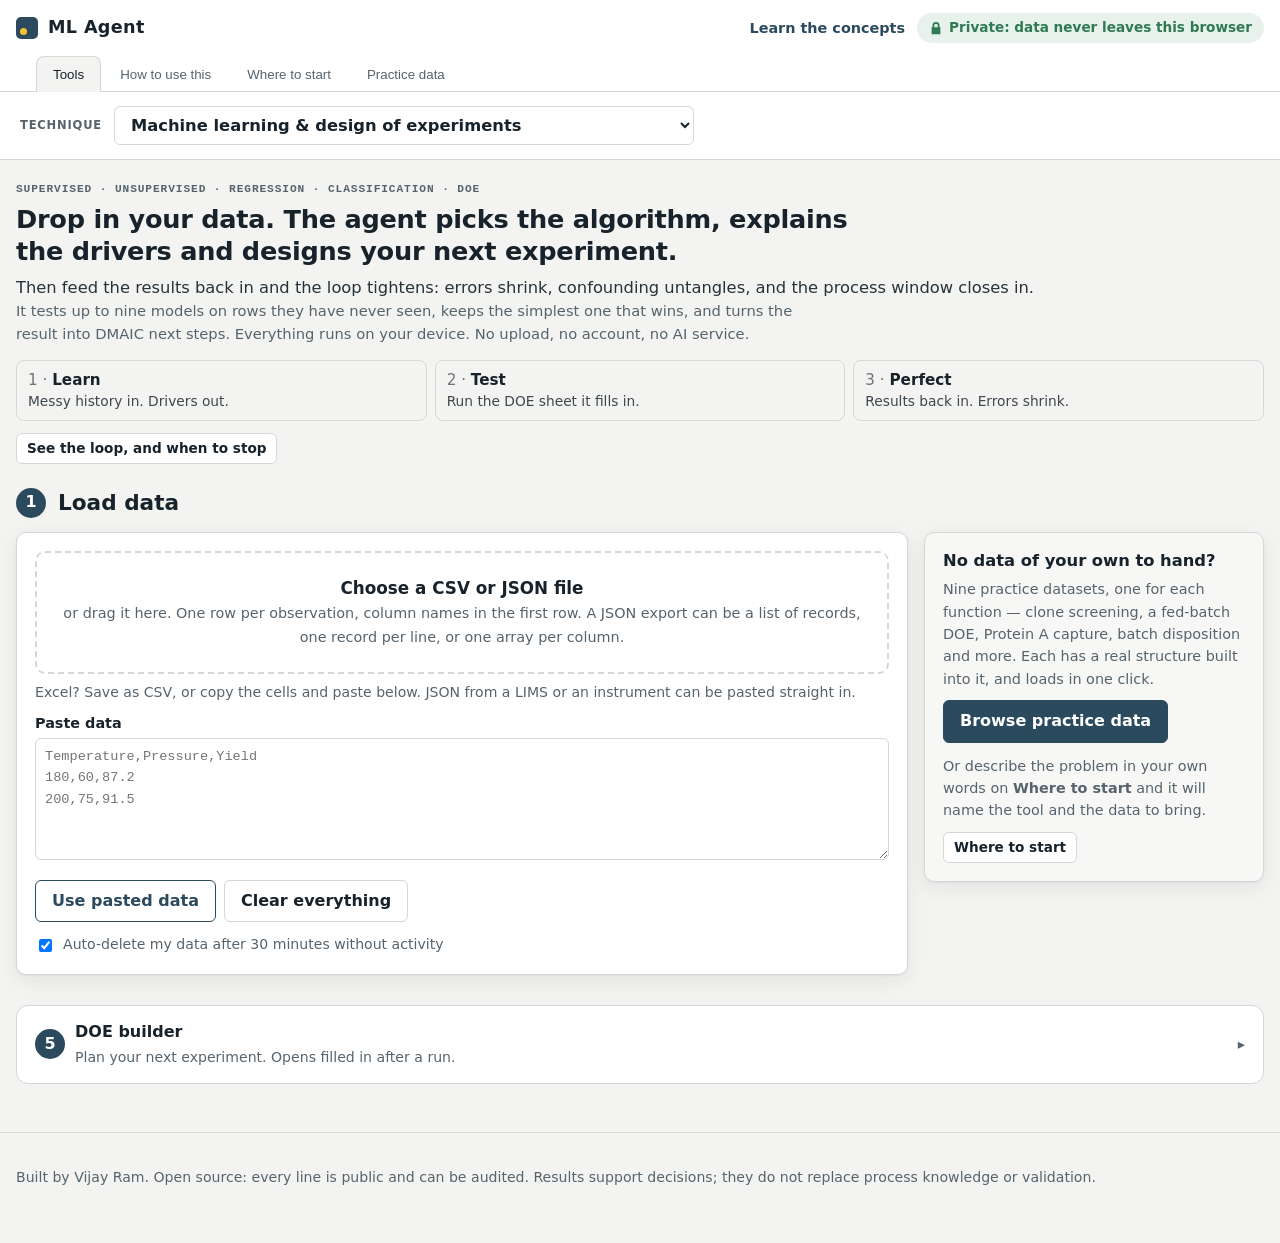
==== index.html @ 2dff5997 "A Six Sigma door in the technique list, and four failures that were silent Six Sigma mode was reacha" ====
<!doctype html>
<html lang="en">
<head>
<meta charset="utf-8">
<meta name="viewport" content="width=device-width,initial-scale=1,viewport-fit=cover">
<!-- Privacy lock. The browser enforces this policy: the page may load its own files, and
     nothing else. connect-src 'none' blocks fetch, XHR, WebSocket and beacons; img-src
     blocks image "pixels" to any server; form-action blocks form posts. worker-src 'self'
     lets the sequence optimizer run in a background thread from this site's own file, and
     a worker inherits this same policy. Your data has no way out of this tab. -->
<meta http-equiv="Content-Security-Policy" content="default-src 'none'; script-src 'self'; style-src 'self'; img-src data: blob:; font-src 'none'; connect-src 'none'; media-src 'none'; object-src 'none'; frame-src 'none'; worker-src 'self'; manifest-src 'none'; form-action 'none'; base-uri 'none'">
<meta name="referrer" content="no-referrer">
<meta name="description" content="A private, in-browser machine learning agent: drop in data and it picks the best algorithm, explains the drivers and designs your next experiment (DOE).">
<title>ML Agent</title>
<link rel="icon" href="data:image/svg+xml,%3Csvg xmlns='http://www.w3.org/2000/svg' viewBox='0 0 32 32'%3E%3Crect width='32' height='32' rx='6' fill='%232c4a5e'/%3E%3Ccircle cx='9' cy='22' r='3' fill='%23f2c230'/%3E%3Ccircle cx='16' cy='14' r='3' fill='%23fff'/%3E%3Ccircle cx='23' cy='9' r='3' fill='%23fff'/%3E%3C/svg%3E">
<link rel="stylesheet" href="style.css">
</head>
<body>
<a class="skip" href="#main">Skip to content</a>
<header class="top">
  <div class="wrap top-row">
    <a class="brand" href="./"><span class="logo" aria-hidden="true"></span>ML Agent</a>
    <nav class="top-nav">
      <a href="learn.html" target="_blank" rel="noopener noreferrer">Learn the concepts</a>
      <button class="btn danger small" id="delete-top" type="button" hidden>Delete my data</button>
    </nav>
    <a class="lock" href="#privacy" data-tab-link="privacy"><svg viewBox="0 0 16 16" aria-hidden="true"><path d="M4 7V5a4 4 0 1 1 8 0v2h1v8H3V7h1zm2 0h4V5a2 2 0 1 0-4 0v2z"/></svg>Private: data never leaves this browser</a>
  </div>
  <div class="wrap">
    <nav class="pages" role="tablist" aria-label="Sections">
      <button class="page-tab" id="page-btn-tools" type="button" role="tab" aria-selected="true" aria-controls="page-tools">Tools</button>
      <button class="page-tab" id="page-btn-how" type="button" role="tab" aria-selected="false" aria-controls="page-how">How to use this</button>
      <button class="page-tab" id="page-btn-apps" type="button" role="tab" aria-selected="false" aria-controls="page-apps">Where to start</button>
      <button class="page-tab" id="page-btn-data" type="button" role="tab" aria-selected="false" aria-controls="page-data">Practice data</button>
    </nav>
  </div>
</header>

<main id="main">

  <div class="page" id="page-tools">
  <div class="toolbar">
    <div class="wrap toolbar-row">
      <label for="tool">Technique</label>
      <select id="tool">
        <option value="analyze">Machine learning &amp; design of experiments</option>
        <option value="sigma" data-opens="analyze">&#9881; Process capability, control charts &amp; Taguchi (Six Sigma)</option>
        <option value="stability">Trends over time: shelf life (ICH Q1E) &amp; forecasting</option>
        <option value="golden">PCA &amp; multivariate SPC (golden batch)</option>
        <option value="equivalence">Equivalence &amp; non-inferiority testing (TOST)</option>
        <option value="variance">Variance components, Gage R&amp;R &amp; grouped-data charts</option>
        <option value="limits">Tolerance intervals, power &amp; sample size</option>
        <option value="plasmid">Plasmid &amp; vector selection sandbox</option>
        <option value="sequence">Genetic algorithms &amp; multi-objective optimization</option>
        <option value="privacy">Privacy &amp; data handling</option>
      </select>
      <p class="tool-desc" id="tool-desc" aria-live="polite"></p>
    </div>
  </div>


  <div class="tabpanel" id="tab-analyze" role="tabpanel" aria-labelledby="tab-btn-analyze">
  <section class="hero">
    <div class="wrap">
      <p class="eyebrow">Supervised · unsupervised · regression · classification · DOE</p>
      <h1>Drop in your data. The agent picks the algorithm, explains the drivers and designs your next experiment.</h1>
      <p class="sub-head-hero">Then feed the results back in and the loop tightens: errors shrink, confounding untangles, and the process window closes in.</p>
      <p class="lede">It tests up to nine models on rows they have never seen, keeps the simplest one that wins, and turns the result into DMAIC next steps. Everything runs on your device. No upload, no account, no AI service.</p>
      <ol class="pillars">
        <li><b>Learn</b><span>Messy history in. Drivers out.</span></li>
        <li><b>Test</b><span>Run the DOE sheet it fills in.</span></li>
        <li><b>Perfect</b><span>Results back in. Errors shrink.</span></li>
      </ol>
      <p class="hint hero-how"><button class="btn ghost small" id="hero-how" type="button">See the loop, and when to stop</button></p>
    </div>
  </section>

  <section class="wrap step" id="load">
    <div class="step-head"><span class="num">1</span><h2>Load data</h2></div>
    <div class="load-grid">
      <div class="card">
        <label class="drop" id="drop">
          <input type="file" id="file" accept=".csv,.tsv,.txt,.json,.ndjson,text/csv,text/plain,application/json">
          <b>Choose a CSV or JSON file</b>
          <span>or drag it here. One row per observation, column names in the first row. A JSON export can be a list of records, one record per line, or one array per column.</span>
        </label>
        <p class="hint">Excel? Save as CSV, or copy the cells and paste below. JSON from a LIMS or an instrument can be pasted straight in.</p>
        <label class="field-label" for="paste">Paste data</label>
        <textarea id="paste" rows="5" spellcheck="false" autocomplete="off" placeholder="Temperature,Pressure,Yield&#10;180,60,87.2&#10;200,75,91.5"></textarea>
        <div class="row-actions">
          <button class="btn" id="use-paste" type="button">Use pasted data</button>
          <button class="btn ghost" id="clear" type="button">Clear everything</button>
        </div>
        <label class="check auto-del"><input type="checkbox" id="auto-delete" checked> Auto-delete my data after 30 minutes without activity</label>
      </div>
      <aside class="card start-card" id="start-card">
        <h3>No data of your own to hand?</h3>
        <p>Nine practice datasets, one for each function &mdash; clone screening, a fed-batch DOE, Protein A capture, batch disposition and more. Each has a real structure built into it, and loads in one click.</p>
        <div class="row-actions"><button class="btn primary" id="go-practice" type="button">Browse practice data</button></div>
        <p class="hint">Or describe the problem in your own words on <b>Where to start</b> and it will name the tool and the data to bring.</p>
        <div class="row-actions"><button class="btn ghost small" id="go-start" type="button">Where to start</button></div>
      </aside>
    </div>
    <p class="error" id="load-error" role="alert" hidden></p>
    <p class="deleted" id="deleted-note" role="status" hidden></p>
  </section>

  <section class="wrap step" id="setup" hidden>
    <div class="step-head"><span class="num">2</span><h2>Check the data and choose the goal</h2></div>
    <div class="card">
      <p id="data-summary" class="summary"></p>
      <div id="data-preview"></div>
      <details class="merge" id="merge">
        <summary>Join a second file on a shared ID (for example a process log and a QC report)</summary>
        <div class="merge-body">
          <label class="drop small" id="drop2"><input type="file" id="file2" accept=".csv,.tsv,.txt,.json,.ndjson,text/csv,text/plain,application/json"><b>Choose the second file</b><span>Its rows are matched to this file on a key column such as BatchID or LotNumber. Repeated rows per key (replicate lanes) are averaged.</span></label>
          <div id="merge-config" hidden>
            <div class="controls">
              <label>Key in <span id="m-left-name">file 1</span> <select id="m-left"></select></label>
              <label>Key in <span id="m-right-name">file 2</span> <select id="m-right"></select></label>
              <label>Keep <select id="m-how"><option value="inner">Only IDs found in both files</option><option value="left">Every row of the first file</option></select></label>
            </div>
            <p class="hint" id="m-preview"></p>
            <div class="row-actions"><button class="btn primary" type="button" id="m-join">Join the files</button></div>
          </div>
          <p class="merge-done" id="m-result" hidden></p>
        </div>
      </details>
      <div class="controls">
        <label>What do you want to predict?
          <select id="target"></select>
        </label>
        <label>Problem type
          <select id="task">
            <option value="auto">Let the agent decide</option>
            <option value="regression">Regression (predict a number)</option>
            <option value="classification">Classification (predict a category)</option>
          </select>
        </label>
        <label>Which result is better?
          <select id="goal"></select>
        </label>
      </div>
      <p class="hint" id="target-hint"></p>
      <fieldset class="mode">
        <legend>Analysis mode</legend>
        <label class="mode-opt"><input type="radio" name="mode" value="ml" checked><span><b>Standard ML</b><small>Models, drivers, action plan and DOE</small></span></label>
        <label class="mode-opt"><input type="radio" name="mode" value="sigma"><span><b>⚙ Six Sigma &amp; process control</b><small>Adds capability, control chart, box plots and Taguchi</small></span></label>
      </fieldset>
      <div class="spc-panel" id="spc-panel" hidden>
        <p class="spc-intro" id="spc-intro">Does this result have specification limits? All optional: leave them blank and you still get the control chart, box plots and robustness analysis.</p>
        <div class="controls" id="spc-fields">
          <label>Lower spec limit (LSL) <input type="number" id="lsl" step="any" inputmode="decimal"></label>
          <label>Upper spec limit (USL) <input type="number" id="usl" step="any" inputmode="decimal"></label>
          <label>Target value <input type="number" id="spec-target" step="any" inputmode="decimal"></label>
          <label class="check"><input type="checkbox" id="time-ordered" checked> Rows are in time order</label>
          <label>Units inspected per row <select id="count-units"><option value="">&mdash; not counted data &mdash;</option></select></label>
        </div>
        <p class="hint" id="count-hint">If the result is a count &mdash; particles, rejects, deviations &mdash; it goes on a count chart rather than the measurement chart, because a count&rsquo;s spread is fixed by its own mean. Naming the column that says how many units were looked at turns it into a chart whose limits move with that number.</p>
        <p class="error" id="spc-error" role="alert" hidden></p>
      </div>
      <details class="multi" id="multi">
        <summary>Optimize several results together (desirability)</summary>
        <div class="multi-body">
          <p class="hint" id="multi-intro">Balance competing results, such as higher purity and titer with lower HMW. For each one, say what is acceptable. <b>Maximize:</b> at or below Low is unacceptable, at or above High is fully met. <b>Minimize:</b> at or below Low is fully met, at or above High is unacceptable. <b>Hit a target:</b> outside Low to High is unacceptable, exactly on target is best. Importance weights the trade-off.</p>
          <div class="table-scroll"><table class="multi-table" id="multi-table"></table></div>
          <label class="multi-add">Add another numeric result <select id="multi-add"></select></label>
        </div>
      </details>
      <div class="table-scroll">
        <table class="profile" id="profile"></table>
      </div>
      <details class="preview">
        <summary>Preview the first rows</summary>
        <div class="table-scroll"><table id="preview"></table></div>
      </details>
      <div class="row-actions">
        <button class="btn primary" id="run" type="button">Run the agent</button>
      </div>
    </div>
    <div class="card progress-card" id="progress" hidden aria-live="polite">
      <div class="progress-row"><progress id="progress-bar" max="100" value="0"></progress><span id="progress-text"></span></div>
      <ol class="agent-log" id="agent-log"></ol>
      <div class="nn-live" id="nn-live" hidden><h4>Neural network learning, live</h4><div id="nn-live-chart"></div></div>
    </div>
    <p class="error" id="run-error" role="alert" hidden></p>
  </section>

  <section class="wrap step" id="results" hidden>
    <div class="step-head"><span class="num">3</span><h2>Results</h2></div>
    <div class="tiles" id="tiles"></div>
    <div class="card plan" id="plan"></div>
    <div class="card sim" id="sim" hidden></div>
    <div class="card">
      <h3>What the agent found</h3>
      <ul class="insights" id="insights"></ul>
    </div>
    <div id="result-blocks"></div>
  </section>

  <section class="wrap step" id="campaign" hidden>
    <div class="step-head"><span class="num">6</span><h2>Iterate: run the design, feed the results back</h2></div>
    <div class="card">
      <p class="summary">The loop this tool is built for: passive data gives a baseline, the baseline suggests a design, the design is run, and the results come back here. Each round is stacked onto the last and the model refitted, so you can see whether it is actually getting better &mdash; and stop when it is good enough rather than when the budget runs out.</p>
      <div class="controls">
        <label>Target interval (&plusmn;, in the units of the result) <input type="number" step="any" id="cm-t-half" placeholder="e.g. 0.5"></label>
        <label>Target RMSE <input type="number" step="any" id="cm-t-rmse" placeholder="optional"></label>
        <label>Target R&sup2; <input type="number" step="any" id="cm-t-r2" placeholder="optional"></label>
      </div>
      <label class="drop small" id="cm-drop"><input type="file" id="cm-file" accept=".csv,.tsv,.txt,.json,.ndjson,.xlsx"><b>Add this round&rsquo;s results</b><span>The run sheet with the measured column filled in. Columns are matched by name, so their order does not matter and an extra column is kept rather than dropped.</span></label>
      <p class="error" id="cm-error" role="alert" hidden></p>
      <div id="cm-out"></div>
    </div>
  </section>

  <section class="wrap step" id="next" hidden>
    <div class="step-head"><span class="num">4</span><h2>Next steps</h2></div>
    <ol class="dmaic" id="next-steps"></ol>
    <div class="row-actions">
      <button class="btn primary" id="save-pdf" type="button">Save as PDF</button>
      <button class="btn" id="print" type="button">Print</button>
      <button class="btn" id="save-excel" type="button">Download Excel (.xlsx)</button>
      <button class="btn" id="save-audit" type="button">Download audit package (.zip)</button>
      <button class="btn ghost" id="download-report" type="button">Download as web page (.html)</button>
      <button class="btn danger" id="delete-bottom" type="button">Finish and delete my data</button>
    </div>
    <p class="hint">Deleting removes your data and every result from this page. Nothing was ever saved or sent anywhere. A report you download is your own file; delete it when you no longer need it.</p>
  </section>

  <section class="wrap step" id="doe">
    <details class="doe-wrap" id="doe-wrap">
      <summary><span class="num">5</span><span><b>DOE builder</b><span class="hint">Plan your next experiment. Opens filled in after a run.</span></span></summary>
    <div class="card">
      <p id="doe-intro" class="summary">Plan a designed experiment from scratch, or let the agent pre-fill it after a run. Set each factor's low and high level; words (like Supplier A / Supplier B) make a categorical factor.</p>
      <div class="table-scroll">
        <table class="factors" id="factors"></table>
      </div>
      <div class="row-actions"><button class="btn ghost" id="add-factor" type="button">Add factor</button></div>
      <div class="controls">
        <label>Design
          <select id="design-type"></select>
        </label>
        <label>Center points
          <input id="centers" type="number" min="0" max="10" value="3">
        </label>
        <label>Replicates
          <input id="reps" type="number" min="1" max="5" value="1">
        </label>
        <label>Response name
          <input id="response-name" type="text" value="Response">
        </label>
        <label id="total-wrap" hidden>Batch total (what the components add up to)
          <input id="mix-total" type="text" inputmode="decimal" value="100">
        </label>
        <label id="degree-wrap" hidden>Lattice fineness
          <select id="mix-degree">
            <option value="2">Coarse (2 steps per component)</option>
            <option value="3" selected>Medium (3 steps)</option>
            <option value="4">Fine (4 steps)</option>
          </select>
        </label>
        <label class="check"><input id="randomize" type="checkbox" checked> Randomize run order</label>
      </div>
      <p class="hint" id="design-purpose"></p>
      <div class="row-actions"><button class="btn primary" id="generate" type="button">Generate run sheet</button></div>
      <p class="error" id="doe-error" role="alert" hidden></p>
      <div id="design-out"></div>
      <div id="mix-analyse" hidden>
        <h4>Analyse a finished mixture experiment</h4>
        <p class="hint">A mixture cannot be analysed with the usual factorial arithmetic: because the components always add to the same total, there is no intercept to estimate and the ordinary model is singular. Paste the completed run sheet here and it will be fitted with a Scheff&eacute; blending model instead. <a class="learn-link" href="learn.html#mixture-designs" target="_blank" rel="noopener noreferrer">Learn how this works &#8599;</a></p>
        <label class="full" for="mix-data">Completed run sheet (components and the measured response)</label>
        <textarea id="mix-data" rows="5" spellcheck="false" placeholder="Buffer,Sugar,Surfactant,Water,Stability&#10;60,30,0,10,88.2"></textarea>
        <div class="row-actions">
          <button class="btn primary" id="mix-fit" type="button">Fit the blending model</button>
          <button class="btn ghost small" id="mix-example" type="button">Load a worked example</button>
        </div>
        <p class="error" id="mix-error" role="alert" hidden></p>
        <div id="mix-out"></div>
      </div>
    </div>
    </details>
  </section>
  </div>

  <div class="tabpanel" id="tab-stability" role="tabpanel" aria-labelledby="tab-btn-stability" hidden>
  <section class="hero">
    <div class="wrap">
      <p class="eyebrow">ICH Q1E &middot; stability &middot; shelf life</p>
      <h1>How long does it stay in specification?</h1>
      <p class="lede">Paste your stability study and it fits the trend, tests whether the batches may be pooled, and reads the shelf life off the point where the 95% confidence limit meets your specification &mdash; the way ICH Q1E asks for it. Everything runs on your device.</p>
    </div>
  </section>

  <section class="wrap step" id="stab">
    <div class="step-head"><h2>Stability data</h2></div>
    <div class="card">
      <p class="summary">One row per measurement: a batch, a time point in months, and the result. Paste it, drop a CSV on it, or try the example. <a class="learn-link" href="learn.html#shelf-life" target="_blank" rel="noopener noreferrer">Learn how this works &#8599;</a></p>
      <div class="row-actions">
        <label class="field">What are you working out
          <select id="stab-mode">
            <option value="shelf" selected>Shelf life from a stability study (ICH Q1E)</option>
            <option value="forecast">Forecast a trend forward, and backtest it</option>
            <option value="reliability">Equipment life: does preventive replacement help?</option>
            <option value="changepoint">Did the process change regime, and when?</option>
          </select>
        </label>
        <button class="btn ghost small" id="stab-sample" type="button">Load an example study</button>
        <button class="btn ghost small" id="stab-sample2" type="button">Example: batches that differ</button>
        <button class="btn ghost small" id="stab-sample3" type="button" hidden>Example: seals that wear out</button>
        <button class="btn ghost small" id="stab-sample4" type="button" hidden>Example: failures that look like wear-out but are not</button>
        <button class="btn ghost small" id="stab-sample5" type="button" hidden>Example: a line change part way through</button>
        <button class="btn ghost small" id="stab-sample6" type="button" hidden>Example: a series that only wanders</button>
        <button class="btn ghost small" id="stab-clear" type="button">Clear</button>
      </div>
      <label class="full" for="stab-data">Stability data (CSV or tab separated with a header row, or JSON)</label>
      <textarea id="stab-data" rows="6" spellcheck="false" placeholder="BatchID,Month,Purity_Pct&#10;B-001,0,99.4&#10;B-001,3,99.1&#10;B-001,6,98.7"></textarea>
      <input type="file" id="stab-file" accept=".csv,.tsv,.txt,.json,.ndjson" class="file-input">
      <p class="hint" id="stab-read" aria-live="polite"></p>
      <div class="controls" id="stab-fc" hidden>
        <label>Series column <select id="fc-series"></select></label>
        <label>Cycle length, if the series repeats (optional) <input id="fc-period" type="number" min="2" step="1" placeholder="e.g. 12 for monthly"></label>
        <label>How many periods ahead <input id="fc-horizon" type="number" min="1" step="1" value="3"></label>
        <button class="btn primary" id="fc-run" type="button">Backtest and forecast</button>
      </div>
      <div class="controls" id="stab-cp" hidden>
        <label>Series column, in time order <select id="cp-series"></select></label>
        <label>Shortest regime worth finding <input id="cp-min" type="number" min="3" step="1" placeholder="auto: a tenth of the record"></label>
        <button class="btn primary" id="cp-run" type="button">Find the changepoints</button>
      </div>
      <div class="controls" id="stab-rel" hidden>
        <label>Time in service, or time to failure <select id="rel-time"></select></label>
        <label>Still running at the end of the record? <select id="rel-cens"></select></label>
        <label>Which value means still running <select id="rel-cens-value"></select></label>
        <button class="btn primary" id="rel-run" type="button">Fit the life distribution</button>
      </div>
      <div class="controls" id="stab-map" hidden>
        <label>Time column (months)
          <select id="stab-time"></select>
        </label>
        <label>Batch column
          <select id="stab-batch"></select>
        </label>
        <label>Result column
          <select id="stab-y"></select>
        </label>
        <label>Storage condition (optional)
          <select id="stab-cond"></select>
        </label>
        <label>Only this condition
          <select id="stab-cond-value"></select>
        </label>
      </div>
      <div id="stab-settings" hidden>
      <div class="controls">
        <label>What the attribute does
          <select id="stab-dir">
            <option value="auto">Decide from the data</option>
            <option value="decreasing">Falls over time (watch the lower limit)</option>
            <option value="increasing">Rises over time (watch the upper limit)</option>
            <option value="both">Could go either way (watch both)</option>
          </select>
        </label>
        <label id="stab-lsl-wrap">Lower specification limit
          <input id="stab-lsl" type="number" step="any" placeholder="e.g. 95">
        </label>
        <label id="stab-usl-wrap">Upper specification limit
          <input id="stab-usl" type="number" step="any" placeholder="e.g. 5">
        </label>
        <label>Pooling test level
          <select id="stab-alpha">
            <option value="0.25" selected>0.25 (ICH Q1E)</option>
            <option value="0.10">0.10</option>
            <option value="0.05">0.05</option>
          </select>
        </label>
      </div>
      <div class="row-actions">
        <button class="btn primary" id="stab-run" type="button">Estimate the shelf life</button>
      </div>
      </div>
      <p class="error" id="stab-error" role="alert" hidden></p>
      <div id="stab-out"></div>
    </div>
  </section>
  </div>

  <div class="tabpanel" id="tab-golden" role="tabpanel" aria-labelledby="tab-btn-golden" hidden>
  <section class="hero">
    <div class="wrap">
      <p class="eyebrow">PCA &middot; Hotelling's T&sup2; &middot; Q residuals</p>
      <h1>Is this batch following the path the good ones took?</h1>
      <p class="lede">Thirty sensors means thirty charts, and a batch can sit inside every one of them and still be going wrong. This learns the path your good batches follow, watches a new one against it, and names the sensor to blame &mdash; in hours, rather than in the deviation report.</p>
    </div>
  </section>

  <section class="wrap step" id="golden">
    <div class="step-head"><h2>Batch time-series data</h2></div>
    <div class="card">
      <p class="summary">One row per reading: which batch, how far into the batch it was, and the sensor values at that moment. <a class="learn-link" href="learn.html#golden-batch" target="_blank" rel="noopener noreferrer">Learn how this works &#8599;</a></p>
      <div class="row-actions">
        <button class="btn ghost small" id="gb-sample" type="button">Load an example campaign</button>
        <button class="btn ghost small" id="gb-clear" type="button">Clear</button>
      </div>
      <details class="shape" id="gb-shape">
        <summary>What the data should look like</summary>
        <div class="shape-body">
          <p class="hint">A long table, not a wide one: each row is one timestamp from one batch. Most historians export this shape directly.</p>
          <div class="table-scroll"><table class="shape-table"><thead><tr><th>BatchID</th><th>Hours</th><th>Temp_C</th><th>DO_Pct</th><th>pH</th><th>Feed_mL_h</th></tr></thead>
            <tbody>
              <tr><td>B-2401</td><td>0</td><td>37.0</td><td>55.2</td><td>7.05</td><td>2.0</td></tr>
              <tr><td>B-2401</td><td>6</td><td>37.0</td><td>54.1</td><td>7.04</td><td>2.2</td></tr>
              <tr><td>B-2401</td><td>12</td><td>36.9</td><td>53.4</td><td>7.04</td><td>2.4</td></tr>
              <tr class="dim"><td colspan="6">&hellip; to the end of that batch, then the next BatchID</td></tr>
            </tbody></table></div>
          <p class="hint">Readings need not line up between batches: different intervals and different batch lengths are handled. Three batches is the bare minimum; ten or more makes the envelope mean something.</p>
        </div>
      </details>
      <label class="full" for="gb-data">Readings (CSV or tab separated with a header row, or JSON)</label>
      <textarea id="gb-data" rows="6" spellcheck="false" placeholder="BatchID,Hours,Temp_C,DO_Pct,pH&#10;B-2401,0,37.0,55.2,7.05&#10;B-2401,6,37.0,54.1,7.04"></textarea>
      <input type="file" id="gb-file" accept=".csv,.tsv,.txt,.json,.ndjson" class="file-input">
      <p class="hint" id="gb-read" aria-live="polite"></p>
      <div id="gb-settings" hidden>
        <div class="controls">
          <label>Batch column <select id="gb-batch"></select></label>
          <label>Time column <select id="gb-time"></select></label>
          <label>Align batches on
            <select id="gb-align">
              <option value="time" selected>Actual elapsed time</option>
              <option value="percent">Percent of batch length</option>
            </select>
          </label>
        </div>
        <fieldset class="avoid">
          <legend>Sensors to watch together</legend>
          <div id="gb-vars" class="chips"></div>
        </fieldset>
        <fieldset class="avoid">
          <legend>Reference batches &mdash; the runs you were happy with</legend>
          <div id="gb-refs" class="chips"></div>
          <p class="hint" id="gb-ref-note"></p>
        </fieldset>
        <details class="advanced">
          <summary>Advanced settings</summary>
          <div class="controls">
            <label>Alarm limit
              <select id="gb-limit">
                <option value="0.99" selected>99% of good readings inside</option>
                <option value="0.95">95% of good readings inside</option>
                <option value="0.999">99.9% of good readings inside</option>
              </select>
            </label>
            <label>Points in a row before alarming
              <input id="gb-minrun" type="number" min="1" max="10" value="3">
            </label>
            <label>Points on the time grid
              <input id="gb-grid" type="number" min="10" max="400" step="10" value="60">
            </label>
          </div>
          <p class="hint">Limits are calibrated on reference batches held out of the model that scored them, so "99%" means a batch the model had never seen before. Requiring three points in a row stops one twitchy reading raising an alarm.</p>
        </details>
        <div class="row-actions">
          <button class="btn primary" id="gb-run" type="button">Check the batches</button>
        </div>
      </div>
      <p class="error" id="gb-error" role="alert" hidden></p>
      <div id="gb-out"></div>
    </div>
  </section>
  </div>

  <div class="tabpanel" id="tab-equivalence" role="tabpanel" aria-labelledby="tab-btn-equivalence" hidden>
  <section class="hero">
    <div class="wrap">
      <p class="eyebrow">Method transfer &middot; equivalence &middot; TOST</p>
      <h1>Is the new lab the same as the old one?</h1>
      <p class="lede">An ordinary t-test cannot answer that: failing to find a difference is not proof of sameness, it is often just too little data. TOST asks the right question &mdash; is the difference small enough to ignore? &mdash; and gives a yes, a no, or an honest "not yet".</p>
    </div>
  </section>

  <section class="wrap step" id="equiv">
    <div class="step-head"><h2>Results from both methods</h2></div>
    <div class="card">
      <p class="summary">Two ways in: one file where a column says which method produced each result, or a separate file from each lab. Either way, add a sample identifier and the same samples can be matched up as pairs, which is far more sensitive. <a class="learn-link" href="learn.html#equivalence" target="_blank" rel="noopener noreferrer">Learn how this works &#8599;</a></p>
      <div class="row-actions">
        <button class="btn ghost small" id="eq-sample" type="button">Example: a transfer that passes</button>
        <button class="btn ghost small" id="eq-sample2" type="button">Example: a real bias</button>
        <button class="btn ghost small" id="eq-sample3" type="button">Example: too few results</button>
        <button class="btn ghost small" id="eq-sample4" type="button" hidden>Example: twelve attributes, all pass</button>
        <button class="btn ghost small" id="eq-sample5" type="button" hidden>Example: eleven pass, one fails</button>
        <button class="btn ghost small" id="eq-sample6" type="button" hidden>Example: sized per attribute, underpowered as a whole</button>
        <button class="btn ghost small" id="eq-clear" type="button">Clear</button>
      </div>
      <div class="controls">
        <label>What are you comparing?
          <select id="eq-what">
            <option value="one" selected>One attribute between two methods or sites (TOST)</option>
            <option value="multi">A whole transfer: every attribute at once, one verdict</option>
          </select>
        </label>
      </div>
      <div class="controls" id="eq-layout-wrap">
        <label>How is the data laid out?
          <select id="eq-layout">
            <option value="one" selected>One file &mdash; a column says which method</option>
            <option value="two">Two files &mdash; one per method</option>
          </select>
        </label>
      </div>
      <div id="eq-one">
        <label class="full" for="eq-data">Results (CSV or tab separated with a header row, or JSON)</label>
        <textarea id="eq-data" rows="6" spellcheck="false" placeholder="SampleID,Method_Lab,Result_Value&#10;S-01,Lab A,98.7&#10;S-01,Lab B,98.9"></textarea>
        <input type="file" id="eq-file" accept=".csv,.tsv,.txt,.json,.ndjson" class="file-input">
      </div>
      <div id="eq-two" class="two-up" hidden>
        <div class="side">
          <h4>Reference method <span class="chip">the one you trust</span></h4>
          <label class="full" for="eq-a-name">What to call it</label>
          <input id="eq-a-name" type="text" value="Reference method">
          <input type="file" id="eq-a-file" accept=".csv,.tsv,.txt,.json,.ndjson" class="file-input">
          <label class="full" for="eq-a-data">or paste its results</label>
          <textarea id="eq-a-data" rows="5" spellcheck="false" placeholder="SampleID,Result&#10;S-01,98.7"></textarea>
          <p class="hint" id="eq-a-read" aria-live="polite"></p>
          <div class="controls" id="eq-a-map" hidden>
            <label>Result column <select id="eq-a-value"></select></label>
            <label>Sample identifier <select id="eq-a-sample"></select></label>
          </div>
        </div>
        <div class="side">
          <h4>New method <span class="chip">the one being tested</span></h4>
          <label class="full" for="eq-b-name">What to call it</label>
          <input id="eq-b-name" type="text" value="New method">
          <input type="file" id="eq-b-file" accept=".csv,.tsv,.txt,.json,.ndjson" class="file-input">
          <label class="full" for="eq-b-data">or paste its results</label>
          <textarea id="eq-b-data" rows="5" spellcheck="false" placeholder="SampleID,Result&#10;S-01,98.9"></textarea>
          <p class="hint" id="eq-b-read" aria-live="polite"></p>
          <div class="controls" id="eq-b-map" hidden>
            <label>Result column <select id="eq-b-value"></select></label>
            <label>Sample identifier <select id="eq-b-sample"></select></label>
          </div>
        </div>
      </div>
      <p class="hint" id="eq-read" aria-live="polite"></p>
      <div id="eq-settings" hidden>
        <div class="controls" id="eq-map-one">
          <label>Method column
            <select id="eq-group"></select>
          </label>
          <label>Result column
            <select id="eq-value"></select>
          </label>
          <label>Sample identifier (optional)
            <select id="eq-sampleid"></select>
          </label>
        </div>
        <div class="controls" id="eq-map-multi" hidden>
          <label>Attribute column <select id="eq-attr"></select></label>
          <label>Margin column, per attribute <select id="eq-margincol"></select></label>
          <label>Target power for the whole claim
            <select id="eq-power">
              <option value="0.8" selected>80%</option>
              <option value="0.9">90%</option>
              <option value="0.95">95%</option>
            </select>
          </label>
        </div>
        <div class="controls" id="eq-methods">
          <label>Reference method
            <select id="eq-ref"></select>
          </label>
          <label>New method being tested
            <select id="eq-test"></select>
          </label>
        </div>
        <div class="controls">
          <label>Equivalence margin
            <input id="eq-margin" type="number" step="any" min="0" value="2">
          </label>
          <label>Margin is
            <select id="eq-margin-type">
              <option value="percent" selected>% of the reference mean</option>
              <option value="absolute">in measurement units</option>
            </select>
          </label>
        </div>
        <label class="check" id="eq-paired-wrap" hidden><input type="checkbox" id="eq-paired"> Match the same samples as pairs</label>
        <details class="advanced">
          <summary>Advanced settings</summary>
          <div class="controls">
            <label>Significance level (one sided)
              <select id="eq-alpha">
                <option value="0.05" selected>0.05 (a 90% interval)</option>
                <option value="0.025">0.025 (a 95% interval)</option>
                <option value="0.1">0.10 (an 80% interval)</option>
              </select>
            </label>
            <label>Spread of the two methods
              <select id="eq-var">
                <option value="welch" selected>May differ (Welch)</option>
                <option value="pooled">Assume the same (pooled)</option>
              </select>
            </label>
          </div>
          <p class="hint">TOST at 0.05 is the same statement as a 90% confidence interval sitting inside the margins. Welch is the safer default: it does not assume the two methods are equally precise.</p>
        </details>
        <div class="row-actions">
          <button class="btn primary" id="eq-run" type="button">Test for equivalence</button>
        </div>
      </div>
      <p class="error" id="eq-error" role="alert" hidden></p>
      <div id="eq-out"></div>
    </div>
  </section>
  </div>

  <div class="tabpanel" id="tab-variance" role="tabpanel" aria-labelledby="tab-btn-variance" hidden>
  <section class="hero">
    <div class="wrap">
      <p class="eyebrow">Variance components &middot; one-way ANOVA &middot; Gage R&amp;R</p>
      <h1>Is that spread the process, the supplier, or the assay measuring it?</h1>
      <p class="lede">A result moves and everyone has a theory. This splits the total spread into named sources and says what share each one owns &mdash; so you know whether to go after the vendor, the method, or nothing at all. The same arithmetic, pointed at your own instrument, tells you whether the assay can even see the differences you are chasing.</p>
    </div>
  </section>

  <section class="wrap step" id="variance">
    <div class="step-head"><h2>The measurements</h2></div>
    <div class="card">
      <p class="summary">One row per measurement. Which question you are asking decides the columns: where variation comes from needs a grouping column and a result, while a measurement-system study needs the sample, who or what measured it, and the result. <a class="learn-link" href="learn.html#variance-components" target="_blank" rel="noopener noreferrer">Learn how this works &#8599;</a></p>
      <div class="controls">
        <label>What are you asking?
          <select id="vc-mode">
            <option value="components" selected>Where is the variation coming from? (variance components)</option>
            <option value="grr">Can my measurement system see it? (Gage R&amp;R)</option>
            <option value="agree">Do people agree on a pass or fail call? (attribute agreement)</option>
            <option value="sites">Is it the same process at every site? (capability across sites)</option>
            <option value="subgroup">Is the process stable, sampling several per batch? (X-bar with R or S)</option>
            <option value="psd">Has the particle size distribution changed shape? (counts per size bin)</option>
          </select>
        </label>
      </div>
      <p class="tool-desc" id="vc-mode-desc" aria-live="polite"></p>
      <div class="row-actions" id="vc-examples"></div>
      <details class="shape" id="vc-shape">
        <summary>What the data should look like</summary>
        <div class="shape-body">
          <div id="vc-shape-body"></div>
        </div>
      </details>
      <label class="full" for="vc-data">Measurements (CSV or tab separated with a header row, or JSON)</label>
      <textarea id="vc-data" rows="6" spellcheck="false" placeholder="Lot,Result&#10;L-2401,96.2&#10;L-2401,96.6&#10;L-2402,94.1"></textarea>
      <input type="file" id="vc-file" accept=".csv,.tsv,.txt,.json,.ndjson" class="file-input">
      <p class="hint" id="vc-read" aria-live="polite"></p>
      <div id="vc-settings" hidden>
        <div class="controls" id="vc-map-components">
          <label>Grouping column <select id="vc-group"></select></label>
          <label>Result column <select id="vc-value"></select></label>
        </div>
        <div class="controls" id="vc-map-psd" hidden>
          <label>Size threshold column (micrometres) <select id="vc-psd-size"></select></label>
          <label>Count column <select id="vc-psd-count"></select></label>
          <label>Group column (optional) <select id="vc-psd-group"></select></label>
          <label>What the counts mean
            <select id="vc-psd-kind">
              <option value="cumulative" selected>At or above each size (cumulative, as USP &lt;788&gt; reports)</option>
              <option value="interval">Within each bin only (per-bin, summed for you)</option>
            </select>
          </label>
          <label>Tail fraction: from <select id="vc-psd-lo"></select></label>
          <label>&hellip; up to <select id="vc-psd-hi"></select></label>
        </div>
        <div class="controls" id="vc-map-grr" hidden>
          <label>Sample or part <select id="vc-part"></select></label>
          <label>Operator or instrument <select id="vc-operator"></select></label>
          <label>Result column <select id="vc-grr-value"></select></label>
        </div>
        <div class="controls" id="vc-map-agree" hidden>
          <label>Sample or vial <select id="vc-a-part"></select></label>
          <label>Appraiser or inspector <select id="vc-a-operator"></select></label>
          <label>The call they made <select id="vc-a-rating"></select></label>
          <label>Known value, if you have one <select id="vc-a-standard"></select></label>
        </div>
        <p class="hint" id="vc-agree-note" hidden>Without a known value this says whether people agree with each other; it cannot say whether they are right. With one it also gives each appraiser&rsquo;s miss rate and false alarm rate, which is what an inspection qualification actually turns on.</p>
        <div class="controls" id="vc-spec" hidden>
          <label>Lower spec limit (optional) <input id="vc-lsl" type="text" inputmode="decimal" placeholder="e.g. 95"></label>
          <label>Upper spec limit (optional) <input id="vc-usl" type="text" inputmode="decimal" placeholder="e.g. 105"></label>
          <label id="vc-margin-wrap" hidden>Equivalence margin between sites (optional) <input id="vc-margin" type="text" inputmode="decimal" placeholder="e.g. 0.5"></label>
        </div>
        <p class="hint" id="vc-spec-note" hidden>With both spec limits given, the verdict is judged against the tolerance &mdash; the question a QC lab actually has. Without them it is judged against the spread of the parts in this study, which flatters a study made of very different parts and punishes one made of similar ones.</p>
        <details class="advanced" id="vc-advanced">
          <summary>Advanced settings</summary>
          <div class="controls">
            <label>Pairwise comparison level
              <select id="vc-alpha">
                <option value="0.05" selected>95% confidence (&alpha; 0.05)</option>
                <option value="0.01">99% confidence (&alpha; 0.01)</option>
                <option value="0.1">90% confidence (&alpha; 0.10)</option>
              </select>
            </label>
          </div>
          <p class="hint">Tukey's method holds that confidence across every pair at once. Running separate t-tests on ten pairs gives you roughly a one-in-two chance of a false alarm somewhere, which is how arguments about a blameless lot start.</p>
        </details>
        <div class="row-actions">
          <button class="btn primary" id="vc-run" type="button">Split the variation</button>
        </div>
      </div>
      <p class="error" id="vc-error" role="alert" hidden></p>
      <div id="vc-out"></div>
    </div>
  </section>
  </div>

  <div class="tabpanel" id="tab-limits" role="tabpanel" aria-labelledby="tab-btn-limits" hidden>
  <section class="hero">
    <div class="wrap">
      <p class="eyebrow">Tolerance intervals &middot; power &middot; sample size</p>
      <h1>What limits can this data actually defend &mdash; and how much data would it take?</h1>
      <p class="lede">The mean plus three standard deviations is not a specification: on ten batches it covers far less than people think, because the standard deviation is itself a guess. A tolerance interval does the honest version, and the same arithmetic run backwards tells you how many batches or results a study needs before it is worth running.</p>
    </div>
  </section>

  <section class="wrap step" id="limits">
    <div class="step-head"><h2>The question</h2></div>
    <div class="card">
      <div class="controls">
        <label>What do you need?
          <select id="tl-mode">
            <option value="spec" selected>Set or defend a specification limit (tolerance interval)</option>
            <option value="size">Work out how many results a study needs (power)</option>
            <option value="ichq2">Validate a method (ICH Q2: linearity, LOD, LOQ, robustness)</option>
          </select>
        </label>
      </div>
      <p class="tool-desc" id="tl-mode-desc" aria-live="polite"></p>

      <!-- ---------- specification setting ---------- -->
      <div id="tl-spec">
        <p class="summary">One column of results, one row each: the batches, lots or runs you want the limits to cover. <a class="learn-link" href="learn.html#tolerance-intervals" target="_blank" rel="noopener noreferrer">Learn how this works &#8599;</a></p>
        <div class="row-actions">
          <button class="btn ghost small" id="tl-ex1" type="button">Example: limits the data supports</button>
          <button class="btn ghost small" id="tl-ex2" type="button">Example: limits too tight for the process</button>
          <button class="btn ghost small" id="tl-ex3" type="button">Example: too few batches to say</button>
          <button class="btn ghost small" id="tl-clear" type="button">Clear</button>
        </div>
        <details class="shape" id="tl-shape">
          <summary>What the data should look like</summary>
          <div class="shape-body">
            <p class="hint">A header row and one numeric column. Extra columns are fine &mdash; you pick which one to use.</p>
            <div class="table-scroll"><table class="shape-table"><thead><tr><th>BatchID</th><th>Purity_Pct</th></tr></thead>
              <tbody><tr><td>B-2401</td><td>98.1</td></tr><tr><td>B-2402</td><td>97.4</td></tr><tr><td>B-2403</td><td>98.9</td></tr>
              <tr class="dim"><td colspan="2">&hellip; one row per batch</td></tr></tbody></table></div>
            <p class="hint">These must be independent results on the scale the specification is written on: one number per batch, not every replicate of every assay. Replicates make the spread look smaller than batch-to-batch reality and would give you limits that no future batch can hold.</p>
          </div>
        </details>
        <label class="full" for="tl-data">Results (CSV or tab separated with a header row, or JSON)</label>
        <textarea id="tl-data" rows="6" spellcheck="false" placeholder="BatchID,Purity_Pct&#10;B-2401,98.1&#10;B-2402,97.4"></textarea>
        <input type="file" id="tl-file" accept=".csv,.tsv,.txt,.json,.ndjson" class="file-input">
        <p class="hint" id="tl-read" aria-live="polite"></p>
        <div id="tl-settings" hidden>
          <div class="controls">
            <label>Result column <select id="tl-value"></select></label>
            <label>Cover this much of future production
              <select id="tl-p">
                <option value="0.99" selected>99% of the population</option>
                <option value="0.95">95% of the population</option>
                <option value="0.9973">99.73% (the &plusmn;3 sigma idea, done properly)</option>
                <option value="0.90">90% of the population</option>
              </select>
            </label>
            <label>Confidence
              <select id="tl-conf">
                <option value="0.95" selected>95%</option>
                <option value="0.99">99%</option>
                <option value="0.90">90%</option>
              </select>
            </label>
            <label>Which limits
              <select id="tl-sided">
                <option value="2" selected>Both, an upper and a lower</option>
                <option value="lower">A lower limit only (a minimum, such as potency)</option>
                <option value="upper">An upper limit only (a maximum, such as an impurity)</option>
              </select>
            </label>
          </div>
          <div class="controls">
            <label>Current lower spec limit (optional) <input id="tl-lsl" type="text" inputmode="decimal" placeholder="e.g. 95"></label>
            <label>Current upper spec limit (optional) <input id="tl-usl" type="text" inputmode="decimal" placeholder="e.g. 101"></label>
          </div>
          <p class="hint">Give the limits you already have and it will say whether this data supports them, and if not, how many more results it would take &mdash; or that no amount would be enough, which is the answer that saves the most time.</p>
          <div class="row-actions">
            <button class="btn primary" id="tl-run" type="button">Work out the limits</button>
          </div>
        </div>
      </div>

      <!-- ---------- study sizing ---------- -->
      <div id="tl-size" hidden>
        <p class="summary">No data needed: this is the calculation you do before the study, from what you already know about the scatter. <a class="learn-link" href="learn.html#power-sample-size" target="_blank" rel="noopener noreferrer">Learn how this works &#8599;</a></p>
        <div class="controls">
          <label>What is the study for?
            <select id="tl-design">
              <option value="tost" selected>Showing two things are equivalent (method transfer, a change)</option>
              <option value="two">Detecting a difference between two groups</option>
              <option value="one">Comparing one group against a fixed target</option>
            </select>
          </label>
        </div>
        <p class="tool-desc" id="tl-design-desc" aria-live="polite"></p>
        <div class="controls">
          <label id="tl-sd-wrap">Standard deviation you expect <input id="tl-sd" type="text" inputmode="decimal" value="1.2"></label>
          <label id="tl-margin-wrap">Equivalence margin (&plusmn;) <input id="tl-margin" type="text" inputmode="decimal" value="2"></label>
          <label id="tl-diff-wrap">Difference you expect is really there <input id="tl-diff" type="text" inputmode="decimal" value="0.5"></label>
          <label>Target power
            <select id="tl-power">
              <option value="0.8" selected>80%</option>
              <option value="0.9">90%</option>
              <option value="0.95">95%</option>
            </select>
          </label>
          <label>Significance level
            <select id="tl-alpha">
              <option value="0.05" selected>0.05</option>
              <option value="0.01">0.01</option>
              <option value="0.1">0.10</option>
            </select>
          </label>
          <label id="tl-paired-wrap">Design
            <select id="tl-paired">
              <option value="0" selected>Separate samples in each group</option>
              <option value="1">The same samples measured both ways (paired)</option>
            </select>
          </label>
        </div>
        <p class="hint" id="tl-size-hint"></p>
        <div class="row-actions">
          <button class="btn primary" id="tl-size-run" type="button">Work out the sample size</button>
          <button class="btn ghost small" id="tl-size-clear" type="button">Reset</button>
        </div>
      </div>

      <p class="error" id="tl-error" role="alert" hidden></p>
      <div id="tl-ichq2" hidden>
        <p class="summary">Method validation to ICH Q2. Load the calibration standards as two numeric columns, or a robustness run sheet with one column per method parameter. <a class="learn-link" href="learn.html#correlation" target="_blank" rel="noopener noreferrer">Why r&sup2; is not linearity &#8599;</a></p>
        <div class="field-row">
          <label>What to work out
            <select id="q2-what">
              <option value="lin" selected>Linearity, LOD and LOQ, from calibration standards</option>
              <option value="rob">Robustness, from a run sheet of deliberate variations</option>
            </select>
          </label>
        </div>
        <div id="q2-lin-fields">
          <div class="field-row">
            <label>Concentration column <select id="q2-conc"></select></label>
            <label>Response column <select id="q2-resp"></select></label>
            <label>Sigma for the limits
              <select id="q2-sigma">
                <option value="residual" selected>Residual standard deviation of the regression</option>
                <option value="intercept">Standard error of the y-intercept</option>
              </select>
            </label>
          </div>
        </div>
        <div id="q2-rob-fields" hidden>
          <div class="field-row">
            <label>Response column <select id="q2-rob-resp"></select></label>
            <label>Effect you would call acceptable <input type="number" id="q2-acceptable" step="any" placeholder="e.g. 1.0"></label>
          </div>
          <p class="hint">Every other column is treated as a method parameter, and each must have exactly two deliberate settings. The acceptable effect is what turns "nothing found" into a result rather than a shrug.</p>
        </div>
        <div class="row-actions">
          <button class="btn ghost small" id="q2-ex1" type="button">Example: a curve that passes on r&sup2;</button>
          <button class="btn ghost small" id="q2-ex2" type="button">Example: a robustness study too small to tell</button>
        </div>
        <label class="paste">Paste the standards, or load a file
          <textarea id="q2-data" rows="6" spellcheck="false" placeholder="Concentration,PeakArea&#10;50,135.2&#10;75,197.6&#10;100,258.1"></textarea>
        </label>
        <input type="file" id="q2-file" accept=".csv,.tsv,.txt,.json,.ndjson" class="file-input">
        <div class="row-actions"><button class="btn primary" id="q2-run" type="button">Validate</button></div>
      </div>

      <div id="tl-out"></div>
    </div>
  </section>
  </div>

  <div class="tabpanel" id="tab-plasmid" role="tabpanel" aria-labelledby="tab-btn-plasmid" hidden>
  <section class="hero">
    <div class="wrap">
      <p class="eyebrow">Vector selection &middot; four files in, a run sheet out</p>
      <h1>Which plasmid should we build for the programme coming in?</h1>
      <p class="lede">Load what you have screened before, the parts you can actually order, and the protein attributes of the incoming molecule. Out comes a balanced run sheet: which vector to build, what it is predicted to give, and an interval that widens as the build moves away from your evidence. No sliders &mdash; these are the numbers for the sheet you are about to book. If the history cannot speak to a protein like this one, it says so instead of printing a confident figure.</p>
    </div>
  </section>


  <section class="wrap step" id="pg-step1">
    <div class="step-head"><h2>1 &middot; Historical runs</h2></div>
    <div class="card">
      <p class="summary">Every construct this site has already screened: the protein it was for, the parts it was built from, and the titer it gave. Excel, CSV or JSON. <b>Nothing is uploaded</b> &mdash; the workbook is unzipped and read inside this tab.</p>
      <div class="row-actions">
        <button class="btn ghost small" id="pg-demo" type="button">Load a worked example (all three files)</button>
        <button class="btn ghost small" id="pg-clear" type="button">Clear</button>
      </div>
      <details class="shape">
        <summary>What the file should look like</summary>
        <div class="shape-body">
          <div class="table-scroll"><table class="shape-table"><thead><tr><th>Construct_ID</th><th>Protein_Class</th><th>Protein_kDa</th><th>Promoter_Type</th><th>Selection_Marker</th><th>Plasmid_Size_kb</th><th>Titer_gL</th></tr></thead>
            <tbody><tr><td>C-001</td><td>mAb</td><td>148</td><td>CMV</td><td>GS</td><td>7.2</td><td>6.91</td></tr>
            <tr class="dim"><td colspan="7">&hellip; one row per construct already screened</td></tr></tbody></table></div>
          <p class="hint">The protein columns matter as much as the vector columns. A history of one molecule cannot say how a different molecule will behave, and this tool will say so rather than predict anyway. Twelve complete runs is the minimum.</p>
        </div>
      </details>
      <input type="file" id="pg-hist-file" accept=".csv,.tsv,.txt,.json,.ndjson,.xlsx" class="file-input">
      <details class="shape">
        <summary>&hellip;or paste the runs in</summary>
        <div class="shape-body">
          <label class="full" for="pg-hist-paste">Historical runs (CSV or tab separated with a header row, or JSON)</label>
          <textarea id="pg-hist-paste" rows="6" spellcheck="false" placeholder="Construct_ID,Protein_Class,Protein_kDa,Promoter_Type,Selection_Marker,Plasmid_Size_kb,Titer_gL"></textarea>
          <div class="row-actions"><button class="btn" id="pg-hist-use" type="button">Use these runs</button></div>
          <p class="hint">Copy straight out of a spreadsheet and it pastes as tab separated, which is read as readily as commas. There is no hand-entry form for this step &mdash; nobody types two hundred runs, and pretending otherwise would just be a form nobody uses.</p>
        </div>
      </details>
      <p class="hint" id="pg-hist-read" aria-live="polite"></p>
      <div id="pg-hist-sheet"></div>
      <div id="pg-hist-map" hidden>
        <div class="controls">
          <label>Outcome to predict <select id="pg-target"></select></label>
          <label>Second outcome (optional) <select id="pg-target2"></select></label>
          <label>Confidence
            <select id="pg-conf"><option value="0.9" selected>90%</option><option value="0.8">80%</option><option value="0.95">95%</option></select>
          </label>
        </div>
      </div>
      <p class="error" id="pg-hist-error" role="alert" hidden></p>
    </div>
  </section>

  <section class="wrap step" id="pg-step2">
    <div class="step-head"><h2>2 &middot; Factors and levels available</h2></div>
    <div class="card">
      <p class="summary">What you can actually build with. One row per factor, with the levels available in a single cell, or a Min and Max for something continuous. This is the catalogue the tool chooses from &mdash; it will not propose a promoter you cannot order.</p>
      <details class="shape">
        <summary>What the file should look like</summary>
        <div class="shape-body">
          <div class="table-scroll"><table class="shape-table"><thead><tr><th>Factor</th><th>Levels</th><th>Min</th><th>Max</th><th>Step</th></tr></thead>
            <tbody><tr><td>Promoter_Type</td><td>CMV; EF1a; SV40; CAG</td><td></td><td></td><td></td></tr>
            <tr><td>Selection_Marker</td><td>GS; DHFR; Puromycin</td><td></td><td></td><td></td></tr>
            <tr><td>Plasmid_Size_kb</td><td></td><td>6</td><td>11</td><td>2.5</td></tr></tbody></table></div>
          <p class="hint">Levels may be separated by semicolons, commas or pipes, or given one per row. A factor with only one level is held fixed and said so. Factor names must match the column names in step 1, and any that do not are listed rather than ignored.</p>
        </div>
      </details>
      <input type="file" id="pg-fac-file" accept=".csv,.tsv,.txt,.json,.ndjson,.xlsx" class="file-input">
      <details class="shape" id="pg-fac-entry">
        <summary>&hellip;or type the catalogue in</summary>
        <div class="shape-body">
          <label class="full" for="pg-fac-paste">Factors and levels (CSV or tab separated with a header row, or JSON)</label>
          <textarea id="pg-fac-paste" rows="4" spellcheck="false" placeholder="Factor,Levels,Min,Max,Step"></textarea>
          <div class="row-actions"><button class="btn" id="pg-fac-use" type="button">Use this catalogue</button></div>
          <h4>Or build it a factor at a time</h4>
          <p class="hint">A catalogue is usually three or four lines, which is faster to type than to find in a file. Give levels for something you choose between, or a range for something continuous.</p>
          <div id="pg-fac-build"></div>
          <div class="row-actions">
            <button class="btn ghost small" id="pg-fac-add" type="button">Add a factor</button>
            <button class="btn ghost small" id="pg-fac-fromhist" type="button">Suggest from the history</button>
          </div>
        </div>
      </details>
      <p class="hint" id="pg-fac-read" aria-live="polite"></p>
      <div id="pg-fac-sheet"></div>
      <div id="pg-fac-out"></div>
      <p class="error" id="pg-fac-error" role="alert" hidden></p>
    </div>
  </section>

  <section class="wrap step" id="pg-step3">
    <div class="step-head"><h2>3 &middot; The future programme</h2></div>
    <div class="card">
      <p class="summary">The incoming molecule, described by its protein attributes. One row per programme, so a whole quarter's intake can be planned at once. Do not put vector choices in here &mdash; those are what the tool is for.</p>
      <details class="shape">
        <summary>What the file should look like</summary>
        <div class="shape-body">
          <div class="table-scroll"><table class="shape-table"><thead><tr><th>Program_ID</th><th>Protein_Class</th><th>Protein_kDa</th></tr></thead>
            <tbody><tr><td>PRG-24-001</td><td>bispecific</td><td>101</td></tr>
            <tr><td>PRG-24-002</td><td>enzyme</td><td>60</td></tr>
            <tr class="dim"><td colspan="3">&hellip; one row per incoming programme</td></tr></tbody></table></div>
          <p class="hint">The attribute columns should be ones that appear in step 1, or the history has nothing to say about them. Any column matching a step 2 factor is dropped with a note, because choosing those is the tool's job.</p>
        </div>
      </details>
      <input type="file" id="pg-prog-file" accept=".csv,.tsv,.txt,.json,.ndjson,.xlsx" class="file-input">
      <details class="shape" id="pg-prog-entry">
        <summary>&hellip;or type the programmes in</summary>
        <div class="shape-body">
          <label class="full" for="pg-prog-paste">Future programmes (CSV or tab separated with a header row, or JSON)</label>
          <textarea id="pg-prog-paste" rows="4" spellcheck="false" placeholder="Program_ID,Protein_Class,Protein_kDa"></textarea>
          <div class="row-actions"><button class="btn" id="pg-prog-use" type="button">Use these programmes</button></div>
          <h4>Or add one programme at a time</h4>
          <p class="hint" id="pg-prog-build-note">Load the historical runs in step 1 first &mdash; the form then asks for exactly the protein attributes your history records, with the values it has actually seen.</p>
          <div id="pg-prog-build"></div>
          <div id="pg-prog-list"></div>
        </div>
      </details>
      <p class="hint" id="pg-prog-read" aria-live="polite"></p>
      <div id="pg-prog-sheet"></div>
      <div id="pg-prog-out"></div>
      <div class="controls">
        <label>Strains per programme on the sheet
          <select id="pg-runs"><option>8</option><option>12</option><option>16</option><option>24</option><option selected>48</option><option>96</option></select>
        </label>
        <label>What the sheet is for
          <select id="pg-purpose">
            <option value="select" selected>Pick the best vector &mdash; repeat the leaders</option>
            <option value="screen">Map what drives titer &mdash; spread across the catalogue</option>
          </select>
        </label>
      </div>
      <div class="row-actions"><button class="btn primary" id="pg-run" type="button" disabled>Build the run sheet</button></div>
      <p class="error" id="pg-prog-error" role="alert" hidden></p>
    </div>
  </section>

  <section class="wrap step" id="pg-step4" hidden>
    <div class="step-head"><h2>4 &middot; Plasmid selection and predicted outcome</h2></div>
    <div class="card">
      <p class="summary">A run sheet per programme: which plasmid to build, what it is predicted to give, and how much of that is evidence rather than the shape of the fit. No sliders &mdash; these are the numbers for the sheet you are about to book.</p>
      <div id="pg-out"></div>
    </div>
  </section>

  <details class="legacy-tool">
    <summary><b>Explore one setting at a time</b><span class="hint">the original sliders &mdash; kept because the interval machinery under them is the same, but not needed for the flow above</span></summary>
  <section class="wrap step" id="plasmid">
    <div class="step-head"><h2>Historical runs</h2></div>
    <div class="card">
      <p class="summary">One row per construct already screened. Needs the genetic features and at least one measured outcome. <a class="learn-link" href="learn.html#extrapolation" target="_blank" rel="noopener noreferrer">Learn how the interval works &#8599;</a></p>
      <div class="row-actions">
        <button class="btn ghost small" id="pl-sample" type="button">Load an example corpus</button>
        <button class="btn ghost small" id="pl-clear" type="button">Clear</button>
      </div>
      <details class="shape">
        <summary>What the data should look like</summary>
        <div class="shape-body">
          <div class="table-scroll"><table class="shape-table"><thead><tr><th>Construct_ID</th><th>Promoter_Type</th><th>Enhancer_Present</th><th>CAI_Score</th><th>Plasmid_Size_kb</th><th>Selection_Marker</th><th>Expression_Mode</th><th>Seed_Density_10e5</th><th>Titer_gL</th><th>Productivity_qp</th></tr></thead>
            <tbody><tr><td>C-001</td><td>CMV</td><td>Yes</td><td>0.84</td><td>7.2</td><td>GS</td><td>Stable</td><td>4.0</td><td>6.9</td><td>24.1</td></tr>
            <tr class="dim"><td colspan="10">&hellip; one row per construct screened</td></tr></tbody></table></div>
          <p class="hint">Column names need not match exactly &mdash; you map them below. Twelve complete runs is the minimum: most of them train the model and a slice is held back to calibrate the interval, and that held-back slice is what makes the interval mean anything.</p>
        </div>
      </details>
      <label class="full" for="pl-data">Historical runs (CSV or tab separated with a header row, or JSON)</label>
      <textarea id="pl-data" rows="6" spellcheck="false" placeholder="Construct_ID,Promoter_Type,Enhancer_Present,CAI_Score,Plasmid_Size_kb,Selection_Marker,Expression_Mode,Seed_Density_10e5,Titer_gL,Productivity_qp"></textarea>
      <input type="file" id="pl-file" accept=".csv,.tsv,.txt,.json,.ndjson" class="file-input">
      <p class="hint" id="pl-read" aria-live="polite"></p>
      <div id="pl-map" hidden>
        <div class="controls">
          <label>Titer column <select id="pl-titer"></select></label>
          <label>Productivity column <select id="pl-qp"></select></label>
          <label>Confidence
            <select id="pl-conf">
              <option value="0.9" selected>90%</option>
              <option value="0.8">80%</option>
              <option value="0.95">95%</option>
            </select>
          </label>
        </div>
        <fieldset class="avoid">
          <legend>Features to predict from</legend>
          <div id="pl-feats" class="chips"></div>
        </fieldset>
        <div class="row-actions"><button class="btn primary" id="pl-train" type="button">Fit and calibrate</button></div>
      </div>
      <p class="error" id="pl-error" role="alert" hidden></p>
      <div id="pl-fit"></div>
    </div>
  </section>

  <section class="wrap step" id="pl-desk-wrap" hidden>
    <div class="step-head"><h2>Simulation desk</h2></div>
    <div class="card">
      <p class="summary">Move a slider and the prediction follows. The amber badge means you have left the range of the historical runs, and the band widens to match.</p>
      <div class="desk">
        <div class="desk-inputs" id="pl-inputs"></div>
        <div class="desk-out" id="pl-out"></div>
      </div>
      <div class="row-actions">
        <button class="btn primary" id="pl-doe" type="button">Design 4 runs to settle this</button>
        <button class="btn" id="pl-csv" type="button">Download the prediction (.csv)</button>
      </div>
      <div id="pl-doe-out"></div>
    </div>
  </section>

  <section class="wrap step" id="pl-sheet-wrap" hidden>
    <div class="step-head"><h2>Forecast a proposed run sheet</h2></div>
    <div class="card">
      <p class="summary">The desk above answers one setting. A screening programme is a sheet of them. Paste the runs you are about to book &mdash; or take the ones designed above &mdash; and every row is predicted with its own interval and its own standing against the historical runs.</p>
      <div class="row-actions">
        <button class="btn ghost small" id="pl-sheet-fill" type="button">Use the runs designed above</button>
        <button class="btn ghost small" id="pl-sheet-example" type="button">Load an example sheet</button>
        <button class="btn ghost small" id="pl-sheet-clear" type="button">Clear</button>
      </div>
      <details class="shape">
        <summary>What the run sheet should look like</summary>
        <div class="shape-body">
          <div class="table-scroll"><table class="shape-table"><thead><tr><th>RunOrder</th><th>Promoter_Type</th><th>CAI_Score</th><th>Plasmid_Size_kb</th></tr></thead>
            <tbody><tr><td>1</td><td>CMV</td><td>0.88</td><td>6.4</td></tr>
            <tr><td>2</td><td>EF1a</td><td>0.72</td><td>11.0</td></tr>
            <tr class="dim"><td colspan="4">&hellip; one row per run you intend to execute</td></tr></tbody></table></div>
          <p class="hint">Only the columns you are varying are needed. <code>RunOrder</code> and <code>StdOrder</code> are recognised and carried through. Any feature the sheet does not carry is held at the desk setting, and the tool lists which ones those were &mdash; a sheet that silently omits the factor you care about otherwise looks identical to one that has it.</p>
        </div>
      </details>
      <label class="full" for="pl-sheet">Proposed runs (CSV or tab separated with a header row, or JSON)</label>
      <textarea id="pl-sheet" rows="6" spellcheck="false" placeholder="RunOrder,Promoter_Type,CAI_Score,Plasmid_Size_kb"></textarea>
      <input type="file" id="pl-sheet-file" accept=".csv,.tsv,.txt,.json,.ndjson" class="file-input">
      <div class="controls">
        <label>What the intervals should claim
          <select id="pl-sheet-mode">
            <option value="marginal" selected>Each run on its own</option>
            <option value="simultaneous">Every run at once (across the whole sheet)</option>
          </select>
        </label>
      </div>
      <p class="hint">A 90% interval covers 90% of runs <i>on average</i>. That is not the same as every row of a twelve-run sheet landing inside its band &mdash; even if the runs were independent that would be 0.9<sup>12</sup>, about 28%. Measured on this tool: per-run coverage 0.908 against the 0.900 claimed, but only <b>0.344</b> of twelve-run sheets had every row inside. Switching to <i>every run at once</i> spends the error budget across the sheet and brought that to <b>0.978</b>. Pick the second if you are going to read the whole sheet as one forecast.</p>
      <div class="row-actions"><button class="btn primary" id="pl-sheet-go" type="button">Forecast every run</button></div>
      <p class="error" id="pl-sheet-error" role="alert" hidden></p>
      <div id="pl-sheet-out"></div>
    </div>
  </section>
  </details>
  </div>

  <div class="tabpanel" id="tab-sequence" role="tabpanel" aria-labelledby="tab-btn-sequence" hidden>
  <section class="wrap step" id="seq">
    <div class="step-head"><h2>Sequence optimizer</h2></div>
    <div class="card">
      <p class="summary">Codon optimization by genetic algorithm. Paste a coding DNA sequence and it evolves synonymous codons &mdash; same protein, different spelling &mdash; to raise the <b>Codon Adaptation Index</b> for your host, hold <b>GC content</b> inside its window, keep the <b>5' end unfolded</b>, and remove <b>restriction sites</b>. It runs in a background thread, so the page stays responsive. <a class="learn-link" href="learn.html#codon-optimization" target="_blank" rel="noopener noreferrer">Learn how this works &#8599;</a></p>
      <div class="row-actions">
        <button class="btn ghost small" id="seq-sample" type="button">Load an example gene</button>
        <button class="btn ghost small" id="seq-clear" type="button">Clear</button>
      </div>
      <label class="full" for="seq-dna">Coding DNA sequence (FASTA or plain letters; must start at the first codon)</label>
      <textarea id="seq-dna" rows="5" spellcheck="false" placeholder="ATGGGCAGCAGCCATCATCATCATCATCACAGC..."></textarea>
      <p class="hint" id="seq-read" aria-live="polite"></p>
      <div id="seq-settings" hidden>
      <div class="controls">
        <label>Expression host
          <select id="seq-host"></select>
        </label>
        <label>GC window low
          <input id="seq-gc-low" type="number" min="20" max="70" step="1" value="45"><span class="unit">%</span>
        </label>
        <label>GC window high
          <input id="seq-gc-high" type="number" min="30" max="80" step="1" value="55"><span class="unit">%</span>
        </label>
        <label>Longest single-base run
          <input id="seq-maxrun" type="number" min="0" max="12" step="1" value="6">
        </label>
      </div>
      <fieldset class="avoid">
        <legend>Keep the start unstructured</legend>
        <label class="check"><input id="seq-nohairpin" type="checkbox"> No hairpins near the start</label>
        <div class="controls">
          <label>Within the first
            <input id="seq-hp-within" type="number" min="6" max="90" step="1" value="20"><span class="unit">bases</span>
          </label>
          <label>Stem of at least
            <input id="seq-hp-stem" type="number" min="3" max="8" step="1" value="4"><span class="unit">bp</span>
          </label>
        </div>
        <p class="hint">A hairpin is a short run of bases pairing with a run just downstream, closing over a loop. Across the first few codons these hold up ribosome loading, so one there can cost more expression than a poor codon choice further in. Ticking this makes it a <b>hard requirement</b> rather than something traded off: a sequence that still has one never wins, whatever its CAI. Stems are counted in Watson&ndash;Crick pairs over a loop of 3 to 8 bases &mdash; a short run pairing across a 30-base gap is not a hairpin. There is little room to work with here (the start codon is fixed and only a few codons follow), so if it cannot be cleared the report says so rather than quietly dropping the requirement.</p>
      </fieldset>
      <fieldset class="avoid">
        <legend>Remove these sites (both strands)</legend>
        <div id="seq-enzymes" class="chips"></div>
        <label class="full" for="seq-extra">Other sequences to avoid (comma separated, for example GGTCTC, AAGCTT)</label>
        <input id="seq-extra" type="text" spellcheck="false" placeholder="GGTCTC, AAGCTT">
      </fieldset>
      <details class="advanced">
        <summary>Advanced settings</summary>
        <div class="controls">
          <label>Importance: CAI
            <select id="seq-w-cai" class="wsel"></select>
          </label>
          <label>Importance: GC window
            <select id="seq-w-gc" class="wsel"></select>
          </label>
          <label>Importance: 5' folding
            <select id="seq-w-fold" class="wsel"></select>
          </label>
          <label>Population
            <input id="seq-pop" type="number" min="20" max="300" step="10" value="80">
          </label>
          <label>Generations
            <input id="seq-gens" type="number" min="20" max="2000" step="10" value="300">
          </label>
        </div>
        <p class="hint">A bigger population searches more spellings per generation; more generations keep going for longer. The defaults finish in a few seconds on a typical gene.</p>
      </details>
      <div class="row-actions">
        <button class="btn primary" id="seq-run" type="button">Optimize the sequence</button>
        <button class="btn" id="seq-stop" type="button" hidden>Stop and keep the best so far</button>
      </div>
      </div>
      <p class="error" id="seq-error" role="alert" hidden></p>
      <div id="seq-progress" hidden>
        <div class="prog-row"><progress id="seq-bar" max="100" value="0"></progress><span id="seq-status"></span></div>
        <div class="cols2">
          <div><h4>Best and average score</h4><div id="seq-chart-fit"></div></div>
          <div><h4>Population diversity</h4><div id="seq-chart-div"></div></div>
        </div>
      </div>
      <div id="seq-out"></div>
    </div>
  </section>
  </div>

  <div class="tabpanel" id="tab-privacy" role="tabpanel" aria-labelledby="tab-btn-privacy" hidden>
  <section class="wrap step privacy" id="privacy">
    <div class="step-head"><span class="num lock-num" aria-hidden="true"><svg viewBox="0 0 16 16"><path d="M4 7V5a4 4 0 1 1 8 0v2h1v8H3V7h1zm2 0h4V5a2 2 0 1 0-4 0v2z"/></svg></span><h2>How your data stays private</h2></div>
    <div class="privacy-grid">
      <div class="card">
        <ul class="guarantees">
          <li><b>Nothing is uploaded.</b> Your file is read by your own browser. All math (models, DOE, charts) runs in JavaScript on your device.</li>
          <li><b>The browser is told to block every outgoing connection.</b> This page carries a security policy with <code>connect-src 'none'</code>, so even a bug or a bad add-on in this code could not send your data anywhere.</li>
          <li><b>Nothing is stored, and you can delete on demand.</b> No cookies, no local storage, no database. Press <i>Finish and delete my data</i> when you are done. Data is also wiped automatically after 30 idle minutes, when you leave the page, or when you close or refresh the tab.</li>
          <li><b>No AI service sees it.</b> The agent is built from classic statistics and machine learning plus written rules. No LLM, no API key, no prompts sent anywhere.</li>
          <li><b>No trackers.</b> No analytics, ads, web fonts or third-party scripts.</li>
          <li><b>Works offline.</b> Once the page has loaded you can switch off Wi-Fi and it still works.</li>
        </ul>
        <p class="hint">Fine print: like any website, the host (GitHub Pages) sees that the page was opened. It never sees your data. Browser extensions you install can read any page, so use a clean browser profile for sensitive data.</p>
      </div>
      <div class="card">
        <h3>Check it yourself</h3>
        <ol class="verify">
          <li>Open developer tools (F12) → Network tab, then run the agent. Only this page's own files appear.</li>
          <li>Or press the button: the page tries to contact an outside server and the browser blocks it.</li>
        </ol>
        <button class="btn" id="self-test" type="button">Run privacy self-test</button>
        <div id="self-test-out" class="self-test" aria-live="polite"></div>
      </div>
    </div>
  </section>
  </div>
  </div><!-- /page-tools -->

  <div class="page" id="page-how" hidden>
    <section class="wrap page-intro">
      <h2>How to use this</h2>
      <p class="lede">One pass answers a question. Four passes change a process. The loop below is the whole method; the panel under it reads your current run and says which turn you are on and whether you can stop.</p>
    </section>

    <section class="wrap">
      <div class="cycle-wrap">
        <svg class="cycle" viewBox="0 0 360 360" role="img" aria-label="A four-phase closed loop: discover, disentangle, refine, converge, returning to discover.">
          <defs>
            <marker id="cyc-arrow" viewBox="0 0 10 10" refX="8" refY="5" markerWidth="5" markerHeight="5" orient="auto-start-reverse">
              <path class="cyc-arrow" d="M 0 1 L 9 5 L 0 9 z"/>
            </marker>
          </defs>
          <path class="cyc-arc" d="M 212.5 85.9 A 110 110 0 0 1 274.1 147.5" marker-end="url(#cyc-arrow)"/>
          <path class="cyc-arc" d="M 274.1 212.5 A 110 110 0 0 1 212.5 274.1" marker-end="url(#cyc-arrow)"/>
          <path class="cyc-arc" d="M 147.5 274.1 A 110 110 0 0 1 85.9 212.5" marker-end="url(#cyc-arrow)"/>
          <path class="cyc-arc" d="M 85.9 147.5 A 110 110 0 0 1 147.5 85.9" marker-end="url(#cyc-arrow)"/>
          <g class="cyc-node" data-phase="1"><circle cx="180" cy="70" r="36"/><text x="180" y="78">1</text></g>
          <g class="cyc-node" data-phase="2"><circle cx="290" cy="180" r="36"/><text x="290" y="188">2</text></g>
          <g class="cyc-node" data-phase="3"><circle cx="180" cy="290" r="36"/><text x="180" y="298">3</text></g>
          <g class="cyc-node" data-phase="4"><circle cx="70" cy="180" r="36"/><text x="70" y="188">4</text></g>
          <text class="cyc-label" x="180" y="22">Discover</text>
          <text class="cyc-label" x="290" y="238">Disentangle</text>
          <text class="cyc-label" x="180" y="346">Refine</text>
          <text class="cyc-label" x="70" y="238">Converge</text>
          <text class="cyc-mid" x="180" y="176">closed</text>
          <text class="cyc-mid" x="180" y="194">loop</text>
        </svg>
        <ol class="loop-steps" id="loop-steps"></ol>
      </div>
    </section>

    <section class="wrap">
      <h3 class="sub-head">When to stop &mdash; read from your current run</h3>
      <div id="exit-gates"></div>
    </section>

    <section class="wrap">
      <h3 class="sub-head">What each tool actually does</h3>
      <p class="hint">Every tool in one table first &mdash; what it is, where it is used, what data it needs and what it hands back &mdash; then the methods inside each one: whether it is statistics or machine learning, what its chart is for, and how it is judged. The two carry different burdens of proof: a named test has assumptions you can check and an exact answer, while a fitted model has neither and is judged on rows it has never seen.</p>
      <div id="methods-table"></div>
    </section>

    <section class="wrap">
      <h3 class="sub-head">When the data is not bell-shaped</h3>
      <div id="nonnormal"></div>
    </section>
  </div><!-- /page-how -->

  <div class="page" id="page-apps" hidden>
    <section class="wrap page-intro">
      <h2>Where to start</h2>
      <p class="lede">Describe the problem in your own words, or pick your group and see every method that applies to it &mdash; with the jobs it covers, what each method does for you, and one click through to it. The tool itself is on the <b>Tools</b> tab and something to try it on is under <b>Practice data</b>, so this page can stay about choosing.</p>
    </section>

  <section class="wrap ask" id="ask">
    <div class="card ask-card">
      <label class="ask-label" for="ask-text">Describe what you are trying to find out, in your own words</label>
      <div class="ask-row">
        <input type="text" id="ask-text" autocomplete="off" spellcheck="false"
          placeholder="e.g. my purity results jump around between lots and I cant tell if its the assay">
        <button class="btn primary" id="ask-go" type="button">Point me at the right tool</button>
      </div>
      <p class="hint ask-note">What you type stays on this page: it is matched against a word list in the source, never sent anywhere, and never stored. Clearing your data clears it too.</p>
      <div class="ask-examples" id="ask-examples"></div>
      <div id="ask-out" aria-live="polite"></div>
      <details class="advanced" id="ask-how">
        <summary>How this works, and what it cannot do</summary>
        <div id="ask-how-body"></div>
      </details>
    </div>
  </section>


  <section class="wrap" id="tool-apps"></section>

  </div><!-- /page-apps -->

  <div class="page" id="page-data" hidden>
    <section class="wrap page-intro">
      <h2>Practice data</h2>
      <p class="lede">Nine synthetic biologics datasets grouped by the function that would use them &mdash; generated in your browser from fixed seeds, so no company or batch data is involved. Each has a real structure built into it, so there is something to find. Clicking one loads it and takes you to the tool.</p>
    </section>
    <section class="wrap step" id="apps-data">
      <div class="card">
        <div class="samples" id="samples"></div>
      </div>
    </section>
  </div><!-- /page-data -->

</main>

<footer class="foot">
  <div class="wrap">
    <p>Built by Vijay Ram. Open source: every line is public and can be audited. Results support decisions; they do not replace process knowledge or validation.</p>
  </div>
</footer>

<div class="tip" id="tip" role="tooltip" hidden></div>
<script src="engine.js"></script>
<script src="doe.js"></script>
<script src="spc.js"></script>
<script src="merge.js"></script>
<script src="audit.js"></script>
<script src="xlsx.js"></script>
<script src="program.js"></script>
<script src="campaign.js"></script>
<script src="departments.js"></script>
<script src="uncertainty.js"></script>
<script src="agent.js"></script>
<script src="samples.js"></script>
<script src="applications.js"></script>
<script src="stability.js"></script>
<script src="forecast.js"></script>
<script src="reliability.js"></script>
<script src="changepoint.js"></script>
<script src="codon.js"></script>
<script src="fold.js"></script>
<script src="ga.js"></script>
<script src="charts.js"></script>
<script src="explain.js"></script>
<script src="methods.js"></script>
<script src="pdf.js"></script>
<script src="app.js"></script>
<script src="golden.js"></script>
<script src="tost.js"></script>
<script src="stab.js"></script>
<script src="golden-ui.js"></script>
<script src="tost-ui.js"></script>
<script src="particles.js"></script>
<script src="variance.js"></script>
<script src="variance-ui.js"></script>
<script src="tolerance.js"></script>
<script src="comparability.js"></script>
<script src="ichq2.js"></script>
<script src="tolerance-ui.js"></script>
<script src="advisor.js"></script>
<script src="advisor-eval.js"></script>
<script src="advisor-ui.js"></script>
<script src="plasmid.js"></script>
<script src="plasmid-ui.js"></script>
<script src="program-ui.js"></script>
<script src="campaign-ui.js"></script>
<script src="seq.js"></script>
</body>
</html>
---- style.css ----
/* ML Agent. System fonts only (no web-font requests), so nothing loads from other servers. */
:root {
  color-scheme: light;
  --bg: #f3f4f1; --surface: #ffffff; --surface-2: #f7f8f6; --ink: #17222b; --muted: #56636c; --line: #d3d8d6; --grid: #e6e9e7;
  --steel: #2c4a5e; --steel-soft: #9fb4c3; --accent: #f2c230; --accent-ink: #2b2100;
  --good: #2f7a52; --warn: #9a5a00; --bad: #b3261e; --good-bg: #e6f2eb; --warn-bg: #fbf1de; --bad-bg: #fbe9e7; --info-bg: #e9eff4;
  --s1: #2a78d6; --s2: #eb6834; --s3: #1baf7a; --s4: #eda100; --s5: #e87ba4; --s6: #6250d6;
  --shadow: 0 1px 2px rgba(23,34,43,.06), 0 6px 20px rgba(23,34,43,.07);
  --body: system-ui, -apple-system, "Segoe UI", Roboto, "Helvetica Neue", Arial, sans-serif;
  --mono: ui-monospace, "SFMono-Regular", Menlo, Consolas, monospace;
}
@media (prefers-color-scheme: dark) {
  :root:not([data-theme="light"]) {
    color-scheme: dark;
    --bg: #11181d; --surface: #182228; --surface-2: #1d2930; --ink: #e6ebe9; --muted: #9aa8b0; --line: #2c3a42; --grid: #24313a;
    --steel: #8db7d1; --steel-soft: #4a6273; --accent: #f2c230; --accent-ink: #2b2100;
    --good: #6cc597; --warn: #e3b061; --bad: #f08a80; --good-bg: #17302a; --warn-bg: #33291a; --bad-bg: #3a1f1d; --info-bg: #1b2a35;
    --s1: #3987e5; --s2: #d95926; --s3: #199e70; --s4: #c98500; --s5: #d55181; --s6: #9085e9;
    --shadow: 0 1px 2px rgba(0,0,0,.3), 0 8px 24px rgba(0,0,0,.3);
  }
}
:root[data-theme="dark"] {
  color-scheme: dark;
  --bg: #11181d; --surface: #182228; --surface-2: #1d2930; --ink: #e6ebe9; --muted: #9aa8b0; --line: #2c3a42; --grid: #24313a;
  --steel: #8db7d1; --steel-soft: #4a6273; --accent: #f2c230; --accent-ink: #2b2100;
  --good: #6cc597; --warn: #e3b061; --bad: #f08a80; --good-bg: #17302a; --warn-bg: #33291a; --bad-bg: #3a1f1d; --info-bg: #1b2a35;
  --s1: #3987e5; --s2: #d95926; --s3: #199e70; --s4: #c98500; --s5: #d55181; --s6: #9085e9;
}

* { box-sizing: border-box; }
html { scroll-behavior: smooth; }
body { margin: 0; background: var(--bg); color: var(--ink); font: 16px/1.55 var(--body); -webkit-text-size-adjust: 100%; }
a { color: var(--steel); }
code { font-family: var(--mono); font-size: .9em; background: var(--surface-2); padding: 0 .3em; border-radius: 4px; }
h1, h2, h3 { line-height: 1.2; margin: 0; }
h3 { font-size: 1.05rem; margin-bottom: .5rem; }
[hidden] { display: none !important; }
/* Wider on a large screen. Capped reading width is right for prose - the lede and the
   explanatory paragraphs carry their own max-width - but tables, run sheets and card grids
   were being squeezed into a 1120px ribbon with 400px of margin either side of them. */
.wrap { max-width: 1280px; margin: 0 auto; padding: 0 16px; }
.skip { position: absolute; left: -999px; top: 0; background: var(--accent); color: var(--accent-ink); padding: 8px 12px; z-index: 10; }
.skip:focus { left: 8px; }

.top { background: var(--surface); border-bottom: 1px solid var(--line); position: sticky; top: 0; z-index: 5; }
.top-row { display: flex; align-items: center; justify-content: space-between; gap: 12px; min-height: 56px; flex-wrap: wrap; }
/* Two pages: the tool, and everything that helps you choose one. The tool page used to
   carry the front door, the department benches, the applications panel and nine datasets
   above the thing people came for, which pushed it below three screens of material they
   had already read once. These tabs are the fix. */
.pages { display: flex; gap: 2px; margin: 0 0 -1px; padding: 0 20px; }
.page-tab { font: 600 .9rem/1 inherit; color: var(--muted); background: none; border: 1px solid transparent; border-bottom: none;
  border-radius: 8px 8px 0 0; padding: 10px 16px; cursor: pointer; }
.page-tab:hover { color: var(--ink); }
.page-tab[aria-selected="true"] { color: var(--ink); background: var(--bg); border-color: var(--line); }
.page-intro { padding-top: 22px; }
.page-intro h2 { margin: 0 0 6px; font-size: 1.35rem; }
.page-intro .lede { margin: 0; max-width: 72ch; }
.brand { display: flex; align-items: center; gap: 10px; font-weight: 800; font-size: 1.1rem; color: var(--ink); text-decoration: none; letter-spacing: .02em; }
.logo { width: 22px; height: 22px; border-radius: 5px; background: var(--steel); position: relative; }
.logo::after { content: ""; position: absolute; left: 4px; bottom: 4px; width: 7px; height: 7px; border-radius: 50%; background: var(--accent); }
.lock { display: inline-flex; align-items: center; gap: 6px; font-size: .85rem; font-weight: 600; color: var(--good); background: var(--good-bg); border-radius: 999px; padding: 4px 12px; text-decoration: none; }
.top-nav { display: flex; align-items: center; gap: 14px; margin-left: auto; font-size: .9rem; font-weight: 600; }
.top-nav a { text-decoration: none; }
.btn.small { padding: 4px 10px; font-size: .85rem; }
.btn.danger { border-color: var(--bad); color: var(--bad); }
.btn.danger:hover { background: var(--bad-bg); }
.auto-del { display: flex; gap: 8px; align-items: center; font-size: .88rem; margin-top: 12px; color: var(--muted); }
.deleted { background: var(--good-bg); color: var(--good); border-radius: 8px; padding: 10px 14px; font-weight: 600; }
.plan { border-top: 4px solid var(--accent); }
.sim { border-top: 4px solid var(--steel); }
.sim h3 { font-size: 1.2rem; }
.sim-layout { display: grid; grid-template-columns: minmax(220px, 300px) 1fr; gap: 18px; align-items: start; }
.sim-readout { position: sticky; top: 70px; background: var(--surface-2); border: 1px solid var(--line); border-radius: 10px; padding: 16px; text-align: center; }
.sim-readout .lbl { font-size: .82rem; font-weight: 700; color: var(--muted); text-transform: uppercase; letter-spacing: .04em; }
.sim-big { font-size: clamp(2.2rem, 5vw, 3rem); font-weight: 800; line-height: 1.1; margin: 6px 0; font-variant-numeric: tabular-nums; }
.sim-delta { font-weight: 700; font-size: .92rem; color: var(--muted); }
.sim-delta.up { color: var(--good); } .sim-delta.down { color: var(--bad); }
.sim-readout .proba { margin-top: 10px; }
.sim-knobs { display: grid; grid-template-columns: repeat(auto-fit, minmax(240px, 1fr)); gap: 12px 18px; }
.knob { border: 1px solid var(--line); border-radius: 8px; padding: 10px 12px 6px; background: var(--surface); }
.knob-head { display: flex; justify-content: space-between; align-items: baseline; gap: 8px; font-weight: 700; font-size: .92rem; }
.knob-head output { font-family: var(--mono); color: var(--steel); font-weight: 600; }
.knob input[type=range] { width: 100%; height: 28px; accent-color: var(--steel); margin: 4px 0 0; }
.knob select { margin-top: 6px; }
.knob-scale { display: flex; justify-content: space-between; font-size: .72rem; color: var(--muted); }
.knob-svg { margin-top: 4px; }
.chart .usual { fill: var(--info-bg); }
.seg { display: flex; flex-wrap: wrap; gap: 4px; margin-top: 6px; }
.seg button { font: inherit; font-size: .85rem; padding: 6px 10px; min-height: 34px; border-radius: 6px; border: 1px solid var(--line); background: var(--surface-2); color: var(--ink); cursor: pointer; }
.seg button[aria-pressed="true"] { background: var(--steel); border-color: var(--steel); color: var(--surface); }
.sim-warn { background: var(--warn-bg); color: var(--warn); border-radius: 8px; padding: 8px 12px; font-weight: 600; font-size: .9rem; }
.pins td, .pins th { white-space: nowrap; }
/* Phones and narrow tablets: the live readout docks to the bottom of the screen while you move knobs. */
@media (max-width: 760px) {
  .sim-layout { grid-template-columns: 1fr; }
  .sim-readout { order: 2; position: sticky; top: auto; bottom: 8px; z-index: 3; padding: 8px 12px; display: grid; grid-template-columns: auto 1fr; gap: 0 12px; align-items: center; text-align: left; box-shadow: var(--shadow); }
  .sim-readout .lbl { grid-column: 1 / -1; font-size: .72rem; }
  .sim-big { font-size: 1.9rem; margin: 0; }
  .sim-delta { font-size: .8rem; }
  #sim-extra { grid-column: 1 / -1; }
  #sim-extra .proba { display: none; }
  #sim-extra .hint { margin: 2px 0 0; font-size: .75rem; }
}
.plan-controls { display: flex; flex-wrap: wrap; gap: 10px 18px; align-items: end; padding: 10px 12px; margin: -4px 0 14px; background: var(--info-bg); border-radius: 8px; }
.plan-controls label { display: grid; gap: 3px; font-weight: 700; font-size: .85rem; }
.plan-controls select { width: auto; min-width: 11em; font-weight: 500; }
.plan-controls .hint { margin: 0; flex: 1 1 220px; }
.proba .tgt span:first-child { font-weight: 700; }
.proba .tgt span:first-child::after { content: " ◀"; color: var(--accent); }
.plan h3 { font-size: 1.2rem; }
.plan-list { list-style: none; margin: 10px 0; padding: 0; display: grid; gap: 10px; }
.plan-list li { display: grid; grid-template-columns: 6.5em 1fr; gap: 12px; align-items: start; padding: 10px 12px; background: var(--surface-2); border-radius: 8px; }
.verb { font: 700 .75rem/1.9 var(--mono); text-transform: uppercase; letter-spacing: .06em; text-align: center; border-radius: 6px; background: var(--steel); color: var(--surface); }
.verb.Decrease { background: var(--s2); }
.verb.Target, .verb.Combine { background: var(--accent); color: var(--accent-ink); }
.verb.Choose, .verb.Segment, .verb.Hold { background: var(--good); color: var(--surface); }
.verb.Check { background: var(--warn); color: var(--surface); }
.plan-list .impact { display: block; color: var(--muted); font-size: .88rem; margin-top: 2px; }
.conf { display: inline-block; font: 600 .75rem/1.6 var(--mono); padding: 0 8px; border-radius: 999px; margin-left: 6px; vertical-align: middle; }
.conf.high { background: var(--good-bg); color: var(--good); }
.conf.medium { background: var(--warn-bg); color: var(--warn); }
.conf.low { background: var(--bad-bg); color: var(--bad); }
.howto { margin-top: 10px; background: var(--info-bg); border-radius: 8px; padding: 8px 12px; font-size: .9rem; }
.howto summary { cursor: pointer; font-weight: 600; color: var(--steel); }
.howto p { margin: 6px 0; }
.howto .analogy { font-style: italic; }
.learn-link { font-weight: 600; font-size: .88rem; }
.trees-row { display: grid; grid-template-columns: repeat(auto-fit, minmax(260px, 1fr)); gap: 12px; }
.trees-row h4 { margin: 4px 0; font-size: .9rem; }
@media (max-width: 560px) { .plan-list li { grid-template-columns: 1fr; } .verb { justify-self: start; padding: 0 8px; } }
.lock svg, .lock-num svg { width: 14px; height: 14px; fill: currentColor; }

/* The hero is the tool's title, not a landing page. It used to put a 2.3rem headline and a
   full lede above step 1, so on a 900px screen the thing people came for started below the
   fold - with a one-line description of the same tool already sitting in the strip above it.
   Compacted rather than deleted: the words are good, they were just set at poster size. */
.hero { padding: 22px 0 2px; }
.eyebrow { font: 600 .7rem/1.4 var(--mono); text-transform: uppercase; letter-spacing: .08em; color: var(--muted); margin: 0 0 6px; }
.hero h1 { font-size: clamp(1.25rem, 2.1vw, 1.6rem); max-width: 34em; letter-spacing: -.01em; margin: 0 0 8px; line-height: 1.25; }
.hero .lede { font-size: .92rem; margin: 0; }
.lede { max-width: 54em; color: var(--muted); font-size: 1.05rem; }

.step { padding: 22px 16px 8px; }
.step-head { display: flex; align-items: center; gap: 12px; margin-bottom: 14px; }
.step-head h2 { font-size: 1.35rem; }
.num { width: 30px; height: 30px; flex: none; border-radius: 50%; background: var(--steel); color: var(--surface); display: grid; place-items: center; font-weight: 700; }
.card { background: var(--surface); border: 1px solid var(--line); border-radius: 10px; padding: 18px; box-shadow: var(--shadow); margin-bottom: 16px; min-width: 0; }
.privacy-grid { display: grid; grid-template-columns: 1.2fr 1fr; gap: 16px; align-items: start; }
/* One column: the practice datasets used to sit in the right-hand cell and now live on the
   "where to start" page, which left a two-column grid holding one card and half the row
   empty. Capped rather than stretched, because a drop zone spanning 1180px reads as a
   mistake. */
/* The practice datasets used to sit in the right-hand cell. Moving them to their own tab
   left 360px of nothing beside the drop zone - and left somebody with no data and no
   visible way to reach the datasets, which is the worse half of that. The cell now carries
   the route back. */
.load-grid { display: grid; grid-template-columns: minmax(0, 1fr); gap: 16px; align-items: start; }
@media (min-width: 900px) { .load-grid { grid-template-columns: minmax(0, 1fr) minmax(280px, 340px); } }
.start-card { background: var(--surface-2); }
.start-card h3 { margin: 0 0 8px; font-size: 1.02rem; }
.start-card p { margin: 0 0 10px; font-size: .9rem; color: var(--muted); }
.start-card .hint { margin-top: 12px; }
.start-card .row-actions { margin: 0; }
.load-grid .card, .privacy-grid .card { margin-bottom: 0; }

/* The data as it actually arrived. A column profile answers "what did it make of my
   columns"; this answers "did my file load correctly", which is the question somebody
   actually has at the moment they press the button. A row shifted by a stray comma or a
   header read as data is obvious here and invisible in a summary. */
.preview { margin: 4px 0 14px; border: 1px solid var(--line); border-radius: 10px; overflow: hidden; background: var(--surface); }
.preview-head { margin: 0; padding: 9px 14px; font-size: .86rem; color: var(--muted); background: var(--surface-2); border-bottom: 1px solid var(--line); }
.preview-head b { color: var(--ink); }
.preview .table-scroll { max-height: 340px; overflow: auto; }
.preview-table { width: 100%; border-collapse: collapse; font-size: .85rem; }
/* text-transform is reset deliberately: the table's own header style upper-cases, and a
   column called Day3_VCD_e6 shown as DAY3_VCD_E6 is not the column the file contains. This
   panel exists to show the data as it arrived, so it may not restyle the names. */
.preview-table thead th { position: sticky; top: 0; z-index: 1; background: var(--surface-2); text-align: left;
  padding: 8px 12px; border-bottom: 1px solid var(--line); white-space: nowrap; font-weight: 600;
  text-transform: none; letter-spacing: normal; font-size: .85rem; }
.preview-table td { padding: 7px 12px; border-bottom: 1px solid var(--grid); white-space: nowrap; }
.preview-table tbody tr:last-child td { border-bottom: none; }
.preview-table .cell-empty { color: var(--muted); }
.preview-foot { margin: 0; display: flex; flex-wrap: wrap; gap: 6px 18px; padding: 9px 14px; font-size: .8rem;
  color: var(--muted); background: var(--surface-2); border-top: 1px solid var(--line); }
.preview-foot span { white-space: nowrap; }
@media (max-width: 760px) { .load-grid, .privacy-grid { grid-template-columns: 1fr; } }

.drop { display: block; border: 2px dashed var(--line); border-radius: 10px; padding: 22px 16px; text-align: center; cursor: pointer; transition: border-color .15s, background .15s; }
.drop:hover, .drop.over { border-color: var(--steel); background: var(--surface-2); }
.drop input { position: absolute; width: 1px; height: 1px; opacity: 0; }
.drop:focus-within { outline: 2px solid var(--steel); outline-offset: 2px; }
.drop b { display: block; font-size: 1.05rem; }
.drop span { color: var(--muted); font-size: .9rem; }
.hint { color: var(--muted); font-size: .88rem; margin: .5rem 0; }
.field-label { display: block; font-weight: 600; font-size: .9rem; margin-top: 8px; }
textarea, input[type=text], input[type=number], select {
  font: inherit; color: var(--ink); background: var(--surface); border: 1px solid var(--line); border-radius: 6px; padding: 7px 9px; width: 100%;
}
textarea { font-family: var(--mono); font-size: .85rem; resize: vertical; margin-top: 4px; }
textarea:focus, input:focus, select:focus, .btn:focus-visible { outline: 2px solid var(--steel); outline-offset: 1px; }
.row-actions { display: flex; flex-wrap: wrap; gap: 8px; margin-top: 12px; }
.btn { font: inherit; font-weight: 600; border-radius: 6px; border: 1px solid var(--steel); background: var(--surface); color: var(--steel); padding: 8px 16px; cursor: pointer; }
.btn:hover { background: var(--surface-2); }
.btn.primary { background: var(--steel); color: var(--surface); }
.btn.primary:hover { filter: brightness(1.1); }
.btn.ghost { border-color: var(--line); color: var(--ink); }
.btn:disabled { opacity: .55; cursor: progress; }
.samples { display: grid; gap: 14px; }

/* Practice datasets grouped by function, so somebody sees the ones their own group would
   recognise rather than a tour of unrelated industries. */
/* Two or three across on a wide screen. One per row stretched a short dataset title over
   a thousand pixels of empty card, which reads as unfinished rather than spacious. */
/* One grid, not one per function. Seven of the nine functions have a single dataset, so
   headings gave each of them a row with two thirds of it empty; nine cards across three
   columns fill exactly three rows instead. The function moves onto the card. */
.samples { grid-template-columns: repeat(auto-fit, minmax(300px, 1fr)); align-items: stretch; gap: 12px; }
.sample { display: flex; flex-direction: column; gap: 4px; }
.sample .s-fn { font-size: .7rem; font-weight: 600; letter-spacing: .06em; text-transform: uppercase; color: var(--muted); }
.sample.mine .s-fn { color: var(--steel); }
.sample.mine { border-color: var(--steel-soft); }
.sample b { font-size: .98rem; line-height: 1.3; }
.sample .s-blurb { flex: 1; font-size: .86rem; color: var(--muted); }
/* The analysis type reads as a footnote on the card rather than as its headline. */
.sample .k { margin-top: 4px; font-size: .68rem; }
.sample { text-align: left; font: inherit; color: var(--ink); background: var(--surface-2); border: 1px solid var(--line); border-radius: 8px; padding: 10px 12px; cursor: pointer; }
.sample:hover { border-color: var(--steel); }
.sample b { display: block; }
.sample .k { font: 600 .72rem/1.4 var(--mono); text-transform: uppercase; letter-spacing: .06em; color: var(--steel); }
.sample span:last-child { font-size: .88rem; color: var(--muted); }
.error { background: var(--bad-bg); color: var(--bad); border-radius: 8px; padding: 10px 14px; font-weight: 600; }

.summary { margin-top: 0; }
.merge { margin: 4px 0 12px; border: 1px solid var(--line); border-radius: 8px; padding: 8px 12px; background: var(--surface-2); }
.merge summary { cursor: pointer; font-weight: 600; }
.merge-body { margin-top: 10px; }
.drop.small { padding: 12px; }
.merge-done { background: var(--good-bg); color: var(--ink); border-radius: 8px; padding: 8px 12px; margin: 8px 0 0; }
.role { display: inline-block; font-size: .78rem; padding: 0 8px; border-radius: 999px; background: var(--surface-2); color: var(--muted); white-space: nowrap; }
.role-result { background: var(--warn-bg); color: var(--warn); font-weight: 600; }
.role-measurement { background: var(--info-bg); color: var(--steel); }
.role-id, .role-meta, .role-time { background: var(--surface-2); color: var(--muted); }
.role-why { display: block; color: var(--muted); font-size: .74rem; }
.mode { border: 0; padding: 0; margin: 14px 0 4px; display: grid; grid-template-columns: repeat(auto-fit, minmax(240px, 1fr)); gap: 10px; }
.mode legend { font-weight: 600; font-size: .9rem; margin-bottom: 6px; padding: 0; }
.mode-opt { display: flex; gap: 10px; align-items: flex-start; border: 1px solid var(--line); border-radius: 8px; padding: 10px 12px; cursor: pointer; background: var(--surface-2); }
.mode-opt:has(input:checked) { border-color: var(--steel); box-shadow: inset 0 0 0 1px var(--steel); background: var(--surface); }
.mode-opt input { margin-top: 4px; accent-color: var(--steel); }
.mode-opt b { display: block; }
.mode-opt small { color: var(--muted); font-size: .85rem; }
.spc-panel { border-left: 4px solid var(--steel); background: var(--info-bg); border-radius: 8px; padding: 10px 14px; margin: 10px 0; }
.spc-intro { margin: 0 0 4px; font-size: .92rem; }
.multi { margin: 10px 0; border: 1px solid var(--line); border-radius: 8px; padding: 8px 12px; background: var(--surface-2); }
.multi summary { cursor: pointer; font-weight: 600; }
.multi-table input[type=number] { width: 7em; }
.multi-table select { width: auto; }
.multi-add { display: flex; gap: 8px; align-items: center; font-size: .88rem; margin-top: 8px; }
.multi-add select { width: auto; }
.spc-table td:first-child { color: var(--muted); }
.verdict { display: inline-block; font: 700 .78rem/1.7 var(--mono); padding: 0 10px; border-radius: 999px; text-transform: uppercase; letter-spacing: .04em; }
.verdict.excellent, .verdict.capable { background: var(--good-bg); color: var(--good); }
.verdict.marginal { background: var(--warn-bg); color: var(--warn); }
.verdict.not { background: var(--bad-bg); color: var(--bad); }
.controls { display: grid; grid-template-columns: repeat(auto-fit, minmax(190px, 1fr)); gap: 12px; margin: 12px 0; align-items: end; }
.controls label { font-weight: 600; font-size: .9rem; display: grid; gap: 4px; }
.controls label.check { display: flex; align-items: center; gap: 8px; font-weight: 500; padding-bottom: 8px; }
.check input { width: auto; }
.table-scroll { overflow-x: auto; -webkit-overflow-scrolling: touch; }
table { border-collapse: collapse; width: 100%; font-size: .9rem; }
th, td { text-align: left; padding: 6px 10px; border-bottom: 1px solid var(--grid); vertical-align: top; }
th { font-weight: 600; color: var(--muted); font-size: .8rem; text-transform: uppercase; letter-spacing: .04em; white-space: nowrap; }
td.num-cell, th.num-cell { text-align: right; font-variant-numeric: tabular-nums; white-space: nowrap; }
tr.dim td { color: var(--muted); }
tr.best td { background: var(--warn-bg); }
.chip { display: inline-block; font: 600 .72rem/1.6 var(--mono); padding: 0 8px; border-radius: 999px; background: var(--info-bg); color: var(--steel); white-space: nowrap; }
.chip.off { background: var(--surface-2); color: var(--muted); }
.chip.target { background: var(--accent); color: var(--accent-ink); }
.preview summary { cursor: pointer; font-weight: 600; margin-top: 12px; }
.preview td { white-space: nowrap; }

.progress-row { display: flex; align-items: center; gap: 12px; }
progress { flex: 1; height: 10px; accent-color: var(--steel); }
#progress-text { font-size: .9rem; color: var(--muted); min-width: 12em; }
.agent-log { margin: 12px 0 0; padding-left: 1.3em; font-size: .92rem; }
.agent-log li { margin: 4px 0; }
.agent-log li.log-result { font-weight: 600; }
.nn-live { margin-top: 12px; border-top: 1px solid var(--line); padding-top: 8px; }
.nn-live h4 { margin: 0 0 4px; font-size: .9rem; }
.chart .nn-edge { stroke: var(--line); stroke-width: .7; }
.chart .nn-node { fill: var(--steel-soft); stroke: var(--surface); stroke-width: 1.5; }
.chart .nn-node.in { fill: var(--steel); } .chart .nn-node.out { fill: var(--accent); }
.chart .nn-edge.pos { stroke: var(--s1); } .chart .nn-edge.neg { stroke: var(--s2); }
.block-grid.nn-grid .card, .nn-grid > div { min-width: 0; }
.agent-log li.log-done { color: var(--good); font-weight: 600; }

.tiles { display: grid; grid-template-columns: repeat(auto-fit, minmax(200px, 1fr)); gap: 12px; margin-bottom: 16px; }
.tile { background: var(--surface); border: 1px solid var(--line); border-radius: 10px; padding: 14px 16px; box-shadow: var(--shadow); }
.tile .lbl { font-size: .78rem; text-transform: uppercase; letter-spacing: .05em; color: var(--muted); font-weight: 600; }
.tile .val { font-size: 1.5rem; font-weight: 750; line-height: 1.2; margin: 4px 0 2px; overflow-wrap: anywhere; }
.tile .sub { font-size: .85rem; color: var(--muted); }
.tile.hero-tile { border-top: 4px solid var(--accent); }
.risk-badge { display: inline-block; margin-top: 8px; font-size: .74rem; font-weight: 700; line-height: 1.3; color: var(--warn); background: var(--warn-bg); border: 1px solid var(--warn); border-radius: 999px; padding: 2px 9px; cursor: help; }
.risk-badge:focus-visible { outline: 2px solid var(--steel); outline-offset: 2px; }
.insights { list-style: none; margin: 0; padding: 0; display: grid; gap: 8px; }
.insights li { padding: 8px 12px 8px 36px; border-radius: 8px; position: relative; background: var(--info-bg); }
.insights li::before { position: absolute; left: 12px; top: 8px; font-weight: 800; width: 16px; text-align: center; }
.insights li.good { background: var(--good-bg); }
.insights li.good::before { content: "✓"; color: var(--good); }
.insights li.warn { background: var(--warn-bg); }
.insights li.warn::before { content: "!"; color: var(--warn); }
.insights li.info::before { content: "i"; color: var(--steel); font-family: Georgia, serif; font-style: italic; }
.block-grid { display: grid; grid-template-columns: 1fr 1fr; gap: 16px; }
.block-grid .card { margin-bottom: 0; }
.block-grid + .card, .block-grid + .block-grid { margin-top: 16px; }
.me-grid { display: grid; grid-template-columns: repeat(auto-fit, minmax(200px, 1fr)); gap: 12px; }
@media (max-width: 860px) { .block-grid { grid-template-columns: 1fr; } }
.card .sub-head { color: var(--muted); font-size: .9rem; margin: -2px 0 10px; }
.models details { margin-top: 8px; }
.models summary { cursor: pointer; font-weight: 600; font-size: .92rem; }
.models dl { margin: 8px 0 0; font-size: .9rem; }
.models dt { font-weight: 600; margin-top: 8px; }
.models dd { margin: 2px 0 0; color: var(--muted); }

.chart { width: 100%; height: auto; display: block; overflow: visible; }
.chart text { fill: var(--muted); font: 12px var(--body); }
.chart .lbl-strong { fill: var(--ink); font-weight: 600; }
.chart .axis { stroke: var(--line); }
.chart .gridline { stroke: var(--grid); }
.chart .bar { fill: var(--steel-soft); }
.chart .bar.hi { fill: var(--steel); }
.chart .bar.accent { fill: var(--accent); }
.chart .ref { stroke: var(--bad); stroke-dasharray: 4 3; stroke-width: 1.5; }
/* Whiskers on a bar chart: the spread behind a bar, so an order nobody can support does
   not read as one. Stroke only, so it stays legible over the bar beneath it. */
.chart .errbar { stroke: var(--ink); stroke-width: 1.4; fill: none; opacity: .7; }
.chart .errbar.miss { stroke: var(--bad); opacity: 1; }
.chart .diag { stroke: var(--muted); stroke-dasharray: 4 4; }
.chart .dot { fill: var(--steel); fill-opacity: .75; stroke: var(--surface); stroke-width: 1.5; }
.chart .line { fill: none; stroke: var(--steel); stroke-width: 2; }
.chart .line.s2 { stroke: var(--s2); }
/* A third series line and point. seq.js has asked for s3 since it was written and never
   got it - the diversity curve has been drawing in the default steel, the same colour as
   the series it was meant to be distinguished from. */
.chart .line.s3 { stroke: var(--s3); }
.chart .pt.s3 { fill: var(--s3); }
/* A bar for a figure that is bad news rather than merely large: the false-alarm rate of a
   method being argued against. Matches .tleaf.bad and .cm-box.bad. */
.chart .bar.bad { fill: var(--bad); fill-opacity: .6; }
.chart .pt { fill: var(--steel); stroke: var(--surface); stroke-width: 2; }
.chart .pt.s2 { fill: var(--s2); }
.chart .c1 { fill: var(--s1); } .chart .c2 { fill: var(--s2); } .chart .c3 { fill: var(--s3); }
.chart .c4 { fill: var(--s4); } .chart .c5 { fill: var(--s5); } .chart .c6 { fill: var(--s6); }
.chart .cm { fill: var(--steel); }
.chart .cm-text { fill: var(--ink); font-weight: 600; }
.chart .cm-text.inv { fill: var(--surface); }
.chart .hit { fill: transparent; }
.chart .bar.out { fill: var(--bad); fill-opacity: .55; }
.chart .target-line { stroke: var(--good); stroke-width: 2; stroke-dasharray: 2 3; }
.chart .cl-line { stroke: var(--muted); stroke-width: 1.2; }
.chart .line.thin { stroke-width: 1.2; stroke: var(--steel-soft); }
/* The alternative candidate shape on a size-distribution plot: same colour as its own
   series so the pairing is obvious, dashed because it is the shape that was NOT chosen. */
.chart .line.alt-shape { stroke-dasharray: 4 3; stroke-width: 1.4; }
/* A changepoint: the band is where the position could be, the line is the best estimate.
   The band is drawn first and kept faint, because its job is to stop the line reading as
   a precise date. */
.chart .cp-band { fill: var(--s2); opacity: 0.13; }
.chart .cp-line { stroke: var(--s2); stroke-width: 1.8; stroke-dasharray: 5 3; }
.chart .cp-label { fill: var(--s2); font-size: 11px; font-weight: 600; }
.chart .pt.small { stroke-width: 1; }
.chart .pt.flag { fill: var(--bad); stroke: var(--surface); stroke-width: 1.5; }
.chart .whisker { stroke: var(--muted); stroke-width: 1.5; }
.chart .box { fill: var(--info-bg); stroke: var(--steel); stroke-width: 1.5; }
.chart .median { stroke: var(--ink); stroke-width: 2.5; }
.chart .hollow-pt { fill: none; stroke: var(--bad); stroke-width: 1.3; }
.chart.tree { width: 100%; margin: 0 auto; }
.tree-tabs { display: flex; flex-wrap: wrap; gap: 6px; margin: 6px 0 10px; }
.tree-tabs .btn { padding: 5px 12px; font-size: .88rem; }
.tree-tabs .btn .pass, .tree-tabs .btn .fail { font-weight: 700; }
.tree-tabs .btn.primary .pass, .tree-tabs .btn.primary .fail { color: var(--accent); }
.chart .tedge { fill: none; stroke: var(--line); stroke-width: 2; }
.chart .tedge.on { stroke: var(--accent); stroke-width: 4; }
.chart .tedge-lbl { font-size: 11px; fill: var(--muted); }
.chart .tnode { fill: var(--surface-2); stroke: var(--steel-soft); stroke-width: 1.5; }
.chart .tleaf { fill: var(--info-bg); stroke: var(--steel-soft); stroke-width: 1.5; }
.chart .tleaf.good { fill: var(--good-bg); stroke: var(--good); }
.chart .tleaf.bad { fill: var(--bad-bg); stroke: var(--bad); }
.chart .tleaf.cut { fill: var(--surface); stroke-dasharray: 4 3; }
.chart .tnode.on, .chart .tleaf.on { stroke: var(--accent); stroke-width: 3.5; }
.chart .tq { fill: var(--ink); font-size: 12px; font-weight: 600; }
.chart .tsub { fill: var(--muted); font-size: 11px; }
.chart [data-tip] { cursor: default; }
.legend { display: flex; flex-wrap: wrap; gap: 6px 14px; font-size: .85rem; margin: 6px 0 0; padding: 0; list-style: none; color: var(--ink); }
.legend li { display: flex; align-items: center; gap: 6px; }
.legend svg { width: 12px; height: 12px; }
.tip { position: fixed; z-index: 20; pointer-events: none; background: var(--ink); color: var(--bg); font-size: .82rem; line-height: 1.35; padding: 6px 9px; border-radius: 6px; max-width: 280px; box-shadow: var(--shadow); white-space: pre-line; }

.whatif { display: grid; grid-template-columns: 1.3fr 1fr; gap: 16px; align-items: start; }
@media (max-width: 760px) { .whatif { grid-template-columns: 1fr; } }
.whatif-inputs { display: grid; gap: 10px; }
.whatif-inputs label { display: grid; gap: 2px; font-size: .9rem; font-weight: 600; }
.whatif-inputs .val { font-family: var(--mono); font-weight: 500; color: var(--steel); }
.whatif-inputs input[type=range] { width: 100%; accent-color: var(--steel); }
.whatif-out { background: var(--surface-2); border-radius: 10px; padding: 16px; text-align: center; }
.whatif-out .big { font-size: 2rem; font-weight: 750; }
.proba { display: grid; gap: 6px; text-align: left; margin-top: 8px; }
.proba div { display: grid; grid-template-columns: 7em 1fr 3.5em; gap: 8px; align-items: center; font-size: .9rem; }
.proba progress { height: 8px; }

.dmaic { list-style: none; padding: 0; margin: 0; display: grid; gap: 10px; }
.dmaic li { background: var(--surface); border: 1px solid var(--line); border-left: 4px solid var(--steel); border-radius: 8px; padding: 12px 16px; box-shadow: var(--shadow); }
.dmaic li.p-Improve { border-left-color: var(--accent); }
.dmaic li.p-Control { border-left-color: var(--good); }
.dmaic .phase { font: 600 .72rem/1.4 var(--mono); text-transform: uppercase; letter-spacing: .08em; color: var(--muted); }
.dmaic b { display: block; margin: 2px 0; }
.dmaic p { margin: 0; color: var(--muted); }

.factors input { min-width: 7em; }
.factors td:last-child { width: 1%; }
.icon-btn { font: inherit; background: none; border: 1px solid var(--line); color: var(--muted); border-radius: 6px; padding: 4px 9px; cursor: pointer; }
.icon-btn:hover { color: var(--bad); border-color: var(--bad); }
.design-summary { margin: 16px 0 8px; padding: 12px 14px; background: var(--surface-2); border-radius: 8px; }
.design-summary p { margin: 4px 0; }
.runsheet td.blank { min-width: 7em; border-bottom: 1px solid var(--muted); }

.privacy .card { border-top: 4px solid var(--good); }
.lock-num { background: var(--good); }
.guarantees { margin: 0; padding-left: 1.2em; display: grid; gap: 8px; }
.verify { padding-left: 1.2em; }
.self-test { margin-top: 12px; font-size: .92rem; }
.self-test .pass { color: var(--good); font-weight: 600; }
.self-test .fail { color: var(--bad); font-weight: 600; }
.self-test ul { margin: 6px 0; padding-left: 1.2em; }

.foot { border-top: 1px solid var(--line); margin-top: 40px; padding: 20px 0 40px; color: var(--muted); font-size: .88rem; }

/* Results extras */
.pd-cap { text-align: center; font-weight: 600; font-size: .85rem; margin: 0; }
.peek-sub { margin-top: 18px; }

/* Learn page */
.learn-layout { display: grid; grid-template-columns: 250px 1fr; gap: 28px; padding-top: 24px; align-items: start; }
.learn-nav { position: sticky; top: 72px; max-height: calc(100vh - 90px); overflow: auto; padding-bottom: 12px; }
.learn-nav h4 { margin: 14px 0 4px; font-size: .78rem; text-transform: uppercase; letter-spacing: .06em; color: var(--muted); }
.learn-nav ol { list-style: none; margin: 0; padding: 0; }
.learn-nav a { display: flex; gap: 8px; align-items: baseline; padding: 5px 8px; border-radius: 6px; color: var(--ink); text-decoration: none; font-size: .93rem; }
.learn-nav a:hover { background: var(--surface); }
.learn-nav a.on { background: var(--steel); color: var(--surface); }
.learn-nav a .done { color: var(--good); font-weight: 700; margin-left: auto; }
.learn-nav a.on .done { color: var(--accent); }
.learn-select { display: none; }
.score { font-size: .88rem; color: var(--muted); margin-top: 14px; }
@media (max-width: 860px) {
  .learn-layout { grid-template-columns: 1fr; }
  .learn-nav { position: static; max-height: none; }
  #lesson-list { display: none; }
  .learn-select { display: grid; gap: 4px; font-weight: 600; font-size: .9rem; }
}
.lesson { min-width: 0; outline: none; }
.lesson h1 { font-size: clamp(1.5rem, 3vw, 2rem); margin-bottom: 12px; }
.lesson h3 { margin-top: 14px; }
.analogy-box { display: flex; gap: 14px; background: var(--warn-bg); border-left: 4px solid var(--accent); border-radius: 8px; padding: 12px 16px; margin: 12px 0 16px; font-size: 1.02rem; }
.analogy-box b { white-space: nowrap; }
.demo { margin: 16px 0; }
.demo-controls { display: flex; flex-wrap: wrap; gap: 10px 18px; align-items: center; margin-bottom: 10px; }
.demo-controls label { display: flex; align-items: center; gap: 8px; font-weight: 600; font-size: .9rem; }
.demo-controls input[type=range] { width: 160px; accent-color: var(--steel); }
.demo-controls output { font-family: var(--mono); color: var(--steel); min-width: 3em; }
.demo-read { background: var(--surface-2); border-radius: 8px; padding: 10px 14px; margin-top: 10px; font-size: .95rem; }
.demo-read b { color: var(--ink); }
.demo-grid { display: grid; grid-template-columns: 1fr 1fr; gap: 14px; }
.demo-grid > div { min-width: 0; }
.demo-grid h4, .demo h4 { margin: 4px 0 6px; font-size: .92rem; }
@media (max-width: 700px) { .demo-grid { grid-template-columns: 1fr; } }
.cols2 { display: grid; grid-template-columns: 1fr 1fr; gap: 16px; }
@media (max-width: 700px) { .cols2 { grid-template-columns: 1fr; } }
.cols2 .card { margin: 0; }
.lesson ol.steps { padding-left: 1.3em; }
.lesson ol.steps li { margin: 4px 0; }
.quiz { border-top: 4px solid var(--steel); }
.quiz .opts { display: grid; gap: 8px; margin-top: 8px; }
.quiz .opt { text-align: left; font: inherit; padding: 10px 12px; border-radius: 8px; border: 1px solid var(--line); background: var(--surface-2); color: var(--ink); cursor: pointer; }
.quiz .opt:hover { border-color: var(--steel); }
.quiz .opt.right { border-color: var(--good); background: var(--good-bg); }
.quiz .opt.wrong { border-color: var(--bad); background: var(--bad-bg); }
.quiz .why { margin-top: 10px; font-weight: 500; }
.lesson-nav { display: flex; justify-content: space-between; gap: 10px; margin: 20px 0; }
.chart .region-c1 { fill: var(--s1); }
.chart .region-c2 { fill: var(--s2); }
.chart .region-c3 { fill: var(--s3); }
.chart .curve { fill: none; stroke: var(--steel); stroke-width: 2.5; }
.chart .curve.alt { stroke: var(--s2); stroke-dasharray: 6 4; }
.chart .curve.good { stroke: var(--good); }
.chart .curve.d1 { stroke: var(--s1); } .chart .curve.d3 { stroke: var(--s3); stroke-width: 3.5; }
.chart .resid { stroke: var(--bad); stroke-dasharray: 3 3; stroke-width: 1.2; }
.chart .hollow { fill: var(--surface); stroke: var(--steel); stroke-width: 1.5; }
.chart .nbr { stroke: var(--accent); stroke-width: 2; }
.chart .query { fill: var(--accent); stroke: var(--ink); stroke-width: 2; }
.chart .center-mark { stroke: var(--ink); stroke-width: 1.5; }
.chart .cell-train { fill: var(--steel-soft); }
.chart .cell-test { fill: var(--accent); }
.chart .face-hi { fill: var(--s2); fill-opacity: .18; stroke: var(--s2); stroke-width: 2; }
.chart .face-lo { fill: var(--s1); fill-opacity: .14; stroke: var(--s1); stroke-width: 2; }
.chart .edge { stroke: var(--muted); stroke-width: 1.5; fill: none; }
.chart .corner { fill: var(--surface); stroke: var(--ink); stroke-width: 1.5; }
.chart .corner.hi { fill: var(--s2); }
.chart .corner.lo { fill: var(--s1); }
.chart .corner.mid { fill: var(--accent); }
.chart .corner.star { fill: var(--s3); }
.chart .arrow { stroke: var(--bad); stroke-width: 3; }
.chart .arrow-key { fill: var(--bad); }
.lesson .pass { color: var(--good); } .lesson .fail { color: var(--bad); }
.chart .arrow.second { stroke: var(--s6); stroke-width: 2; }
.chart .proj { stroke: var(--line); stroke-width: 1; }
.chart .heat1 { fill: var(--s1); fill-opacity: .25; } .chart .heat2 { fill: var(--s1); fill-opacity: .55; } .chart .heat3 { fill: var(--s1); fill-opacity: .95; }
.chart .big-num { font-size: 22px; font-weight: 750; fill: var(--ink); }
.chart .cm-box { fill: var(--surface-2); stroke: var(--line); }
.chart .cm-box.ok { fill: var(--good-bg); stroke: var(--good); }
.chart .cm-box.bad { fill: var(--bad-bg); stroke: var(--bad); }
.pm { font-family: var(--mono); font-size: .8rem; }
.pm td { padding: 2px 6px; text-align: center; }
.pm .p { color: var(--s2); font-weight: 700; } .pm .m { color: var(--s1); }

@media print {
  /* Paper is always light, whatever the screen theme. */
  :root, :root:not([data-theme="light"]), :root[data-theme="dark"] {
    color-scheme: light;
  --bg: #f3f4f1; --surface: #ffffff; --surface-2: #f7f8f6; --ink: #17222b; --muted: #56636c; --line: #d3d8d6; --grid: #e6e9e7;
  --steel: #2c4a5e; --steel-soft: #9fb4c3; --accent: #f2c230; --accent-ink: #2b2100;
  --good: #2f7a52; --warn: #9a5a00; --bad: #b3261e; --good-bg: #e6f2eb; --warn-bg: #fbf1de; --bad-bg: #fbe9e7; --info-bg: #e9eff4;
  --s1: #2a78d6; --s2: #eb6834; --s3: #1baf7a; --s4: #eda100; --s5: #e87ba4; --s6: #6250d6;
  --shadow: 0 1px 2px rgba(23,34,43,.06), 0 6px 20px rgba(23,34,43,.07);
  }
  .hero { display: none !important; }
  .plan-controls, .top, #load, #setup, .row-actions, .privacy, .foot, #doe .controls, #doe .row-actions, #doe .table-scroll:has(#factors), #design-purpose, #doe-error, .tip, .learn-link, .card:has(.whatif), #next > .hint { display: none !important; }
  .howto summary { list-style: none; }
  .sim input[type=range], .sim .seg, .sim select, .sim-actions { display: none !important; }
  .sim-readout { position: static; }
  h2, h3 { break-after: avoid; }
  svg.chart { break-inside: avoid; }
  body { background: #fff; }
  .card, .tile, .dmaic li { box-shadow: none; break-inside: avoid; }
}
@media (prefers-reduced-motion: reduce) { html { scroll-behavior: auto; } * { transition: none !important; } }

/* Multi-result desirability */
.dbar { display: inline-block; width: 60px; height: 8px; vertical-align: middle; }
.dbar .track { fill: var(--line); } .dbar .fill { fill: var(--s3); }
.tiles.mini { grid-template-columns: repeat(auto-fit, minmax(160px, 1fr)); margin-bottom: 12px; }
.sim-multi { margin-top: 10px; border-top: 1px solid var(--line, #ccc); padding-top: 8px; font-size: .9rem; }
.dval { white-space: nowrap; }
.sim-multi > div:not(.lbl) { display: grid; grid-template-columns: 1fr auto auto; gap: 8px; align-items: center; margin: 3px 0; }

/* Sequence optimizer */
.chart .c4 { fill: var(--s4); }
.chart .pt.sel { stroke: var(--ink); stroke-width: 2.5; }
label.full { display: block; margin-top: 10px; font-size: .85rem; font-weight: 600; color: var(--muted); }
#seq-dna { width: 100%; }
#seq-extra { width: 100%; margin-top: 4px; }
.unit { color: var(--muted); font-size: .8rem; margin-left: 3px; }
.avoid { border: 1px solid var(--line); border-radius: 10px; padding: 10px 12px 14px; margin: 14px 0 4px; }
.avoid legend { font-size: .85rem; font-weight: 600; color: var(--muted); padding: 0 6px; }
.chips { display: flex; flex-wrap: wrap; gap: 6px 14px; }
.chip-check { display: flex; align-items: center; gap: 5px; font-size: .85rem; white-space: nowrap; }
.chip-check code { font-size: .72rem; color: var(--muted); }
.prog-row { display: flex; align-items: center; gap: 12px; flex-wrap: wrap; margin: 10px 0 14px; }
.prog-row progress { flex: 1 1 200px; }
.prog-row span { font-size: .85rem; color: var(--muted); }
.seq-text { font: .78rem/1.5 var(--mono); background: var(--surface-2); border: 1px solid var(--line); border-radius: 10px; padding: 12px; overflow-x: auto; white-space: pre; margin-top: 10px; max-height: 320px; overflow-y: auto; }
.seq-result h4 { margin: 18px 0 6px; }
.chart .cell-good { fill: var(--s3); } .chart .cell-mid { fill: var(--s4); } .chart .cell-bad { fill: var(--s2); }
.chart .cell-changed { fill: var(--s1); }
table.mini { font-size: .82rem; } table.mini td, table.mini th { padding: 3px 8px; }

/* Top-level tabs */
.tabs { display: flex; gap: 4px; flex-wrap: wrap; max-width: 1180px; margin: 0 auto; padding: 10px 20px 0; }
.tabs .tab { font: 600 .9rem/1 var(--sans); color: var(--muted); background: none; border: 0; border-bottom: 3px solid transparent; padding: 10px 14px; cursor: pointer; border-radius: 8px 8px 0 0; }
.tabs .tab:hover { color: var(--ink); background: var(--surface-2); }
.tabs .tab.on { color: var(--steel); border-bottom-color: var(--steel); background: var(--surface); }
.tabs .tab:focus-visible { outline: 2px solid var(--steel); outline-offset: -2px; }

/* Shelf life */
.chart .c5 { fill: var(--s5); } .chart .c6 { fill: var(--s6); }
.stab-chart .line { fill: none; stroke-width: 2.5; }
.stab-chart .line.c1 { stroke: var(--s1); } .stab-chart .line.c2 { stroke: var(--s2); } .stab-chart .line.c3 { stroke: var(--s3); }
.stab-chart .line.c4 { stroke: var(--s4); } .stab-chart .line.c5 { stroke: var(--s5); } .stab-chart .line.c6 { stroke: var(--s6); }
.stab-chart .climit { fill: none; stroke-width: 1.6; stroke-dasharray: 5 4; }
.stab-chart .climit.c1 { stroke: var(--s1); } .stab-chart .climit.c2 { stroke: var(--s2); } .stab-chart .climit.c3 { stroke: var(--s3); }
.stab-chart .climit.c4 { stroke: var(--s4); } .stab-chart .climit.c5 { stroke: var(--s5); } .stab-chart .climit.c6 { stroke: var(--s6); }
.stab-chart .faint { opacity: .4; }
.stab-chart .oos { fill: var(--bad); opacity: .07; }
.stab-chart .data-end { stroke: var(--muted); stroke-width: 1.2; stroke-dasharray: 2 4; }
.file-input { display: block; margin-top: 8px; font-size: .85rem; }
#stab-data { width: 100%; }
.stab-result h4 { margin: 18px 0 6px; }

/* Tool selector */
.toolbar { border-bottom: 1px solid var(--line); background: var(--surface); position: sticky; top: 0; z-index: 30; }
.toolbar-row { display: grid; grid-template-columns: auto 1fr; align-items: center; gap: 4px 12px; padding: 14px 20px; }
.toolbar-row label { grid-column: 1; font-size: .72rem; font-weight: 600; letter-spacing: .07em; text-transform: uppercase; color: var(--muted); }
/* The select is given room on a wide screen and the full width on a narrow one. A fixed
   300px minimum sat beside the label and pushed the strip 17px past a 390px viewport, which
   is the one thing the layout is not allowed to do. */
.toolbar-row select { grid-column: 2; justify-self: start; width: 100%; max-width: 100%; font-size: 1.02rem; font-weight: 600; padding: 8px 12px; }
@media (min-width: 620px) { .toolbar-row select { width: auto; min-width: 320px; } }
@media (max-width: 619px) {
  .toolbar-row { grid-template-columns: 1fr; }
  .toolbar-row label, .toolbar-row select { grid-column: 1; }
}
/* The description sits under the selector rather than beside it: on one line it competed
   with the technique name for the same glance and neither won. */
/* Kept for screen readers - it is the aria-live announcement when the technique changes -
   but not drawn: every tool page opens with a heading and a lede that say the same thing at
   more length, and two descriptions of one tool stacked on top of each other is the kind of
   duplication that makes a page feel padded. */
.tool-desc { position: absolute; width: 1px; height: 1px; margin: -1px; padding: 0; overflow: hidden; clip: rect(0 0 0 0); white-space: nowrap; border: 0; }
details.advanced { margin: 12px 0 4px; }
details.advanced > summary { cursor: pointer; font-size: .88rem; font-weight: 600; color: var(--steel); padding: 6px 0; }
@media print { .toolbar { display: none; } }

/* Panels that open only when they are worth reading */
.samples-card > summary, .doe-wrap > summary { cursor: pointer; list-style: none; display: flex; align-items: center; gap: 10px; }
.samples-card > summary::-webkit-details-marker, .doe-wrap > summary::-webkit-details-marker { display: none; }
.samples-card > summary::after, .doe-wrap > summary::after { content: '▸'; margin-left: auto; color: var(--muted); font-size: .9rem; }
.samples-card[open] > summary::after, .doe-wrap[open] > summary::after { content: '▾'; }
.samples-card > summary { flex-direction: column; align-items: flex-start; gap: 2px; position: relative; padding-right: 20px; }
.samples-card > summary b { font-size: 1.02rem; }
.samples-card > summary .hint { margin: 0; }
.samples-card > summary::after { position: absolute; right: 0; top: 2px; margin: 0; }
.samples-card[open] > summary { margin-bottom: 12px; }
.doe-wrap > summary { background: var(--surface); border: 1px solid var(--line); border-radius: 12px; padding: 14px 18px; margin-bottom: 0; }
.doe-wrap > summary > span:last-of-type { display: flex; flex-direction: column; gap: 2px; }
.doe-wrap > summary .hint { margin: 0; }
.doe-wrap[open] > summary { border-radius: 12px 12px 0 0; border-bottom: 0; margin-bottom: 0; }
.doe-wrap[open] > .card { border-top-left-radius: 0; border-top-right-radius: 0; }
.doe-wrap > summary:focus-visible, .samples-card > summary:focus-visible { outline: 2px solid var(--steel); outline-offset: 2px; }

/* Equivalence (TOST) */
.tost-chart .band { fill: var(--good); opacity: .12; }
.tost-chart .zero { stroke: var(--muted); stroke-width: 1.2; stroke-dasharray: 3 3; }
.tost-chart .ci { stroke-width: 4; stroke-linecap: round; }
.tost-chart .ci-cap { stroke-width: 3; }
.tost-chart .ci.ok, .tost-chart .ci-cap.ok { stroke: var(--good); }
.tost-chart .ci.bad, .tost-chart .ci-cap.bad { stroke: var(--bad); }
.tost-chart .ci.warn, .tost-chart .ci-cap.warn { stroke: var(--warn); }
.tost-chart .ci-dot.ok { fill: var(--good); } .tost-chart .ci-dot.bad { fill: var(--bad); } .tost-chart .ci-dot.warn { fill: var(--warn); }
.strip-chart .mean-mark { stroke-width: 2.5; }
.strip-chart .mean-mark.c1 { stroke: var(--s1); } .strip-chart .mean-mark.c2 { stroke: var(--s2); }
.strip-chart .mean-mark.c3 { stroke: var(--s3); } .strip-chart .mean-mark.c4 { stroke: var(--s4); }
.chart .pt.c1 { fill: var(--s1); } .chart .pt.c2 { fill: var(--s2); }
.chart .pt.c3 { fill: var(--s3); } .chart .pt.c4 { fill: var(--s4); }

/* Variance components: the total spread cut into named sources, as one bar */
.share-chart .share { stroke: var(--surface); stroke-width: 1.5; }
.share-chart .share.c1 { fill: var(--s1); } .share-chart .share.c2 { fill: var(--s2); }
.share-chart .share.c3 { fill: var(--s3); } .share-chart .share.c4 { fill: var(--s4); }
.share-chart .on-bar { fill: #fff; }
.vc-result h4 { margin: 18px 0 6px; }
.tl-result h4 { margin: 18px 0 6px; }
.share-note { display: block; font-size: 11px; color: var(--muted); }
.mix-result { margin-top: 14px; }
.chart .simplex { fill: none; stroke: var(--line); stroke-width: 1.5; }

/* The protein drawn as a chain of residues, with the codons underneath */
.chart .band-naive { fill: var(--bad); fill-opacity: .12; stroke: var(--bad); stroke-opacity: .5; stroke-dasharray: 4 3; }
.chart .band-conformal { fill: var(--s1); fill-opacity: .16; stroke: var(--s1); stroke-opacity: .6; }
/* Vector selection sandbox */
.desk { display: grid; grid-template-columns: minmax(300px, 1fr) minmax(300px, 1fr); gap: 18px; align-items: start; }
@media (max-width: 860px) { .desk { grid-template-columns: 1fr; } }
.desk-row { display: grid; grid-template-columns: 1fr; gap: 3px; margin-bottom: 12px; }
.desk-name { font-weight: 600; font-size: 14px; }
.desk-row output { font-variant-numeric: tabular-nums; font-weight: 600; }
.desk-range { font-size: 12px; color: var(--muted); }
.desk-free { font-size: 13px; padding: 5px 8px; }
.pred { margin: 10px 0 14px; }
.pred-head { display: flex; align-items: baseline; gap: 10px; flex-wrap: wrap; }
.pred-val { font-size: 26px; font-weight: 700; font-variant-numeric: tabular-nums; }
.pred-ci { color: var(--muted); font-variant-numeric: tabular-nums; }
.pred-bar { display: block; width: 100%; height: 12px; margin: 4px 0 2px; }
.pred-bar .pb-seen { fill: var(--line); }
.pred-bar .pb-ci { fill: var(--s1); fill-opacity: .3; }
.pred-bar .pb-ci.marginal { fill: var(--warn); } .pred-bar .pb-ci.not { fill: var(--bad); }
.pred-bar .pb-point { fill: var(--ink); }
.compare-table th .chip { margin-left: 6px; }
.compare-table .share-cell { position: relative; white-space: nowrap; }
.share-bar { display: block; width: 100%; height: 5px; margin-top: 3px; }
.share-bar rect { fill: var(--s1); }
.compare-table tbody tr.agreed .share-bar rect { fill: var(--s4); }
.compare-table tbody tr.agreed td:first-child { font-weight: 600; }
.hairpin-pair { display: grid; grid-template-columns: 1fr 1fr; gap: 14px; align-items: start; }
@media (max-width: 760px) { .hairpin-pair { grid-template-columns: 1fr; } }
/* The folded start, drawn as a sequence viewer draws it */
.structure-chart .st-backbone { stroke: var(--ink); stroke-width: 2; stroke-opacity: .55; }
.structure-chart .st-rung { stroke: var(--muted); stroke-width: 1.5; stroke-dasharray: 2 2; }
.structure-chart .st-rung.bonds-3 { stroke: var(--s1); stroke-width: 2.4; stroke-dasharray: none; }
.structure-chart .st-rung.bonds-2 { stroke: var(--s3); stroke-width: 2; stroke-dasharray: none; }
.structure-chart .st-rung.st-flag { stroke: var(--s4); stroke-width: 3; }
.structure-chart .st-base { fill: var(--surface); stroke: var(--line); stroke-width: 1.6; }
.structure-chart .st-base.b-G { fill: #e8effa; stroke: #3a6ea8; }
.structure-chart .st-base.b-C { fill: #e7f5f2; stroke: #2a9d8f; }
.structure-chart .st-base.b-A { fill: #fdeeea; stroke: #c9452f; }
.structure-chart .st-base.b-T, .structure-chart .st-base.b-U { fill: #fcf3e0; stroke: #c98500; }
.structure-chart .st-base.st-free { stroke-dasharray: 2 2; }
.structure-chart .st-base.st-flagged { stroke: var(--s4); stroke-width: 2.8; stroke-dasharray: none; }
.structure-chart .st-letter { font-weight: 700; font-size: 10.5px; fill: var(--ink); }
.structure-chart .st-tick { stroke: var(--muted); stroke-width: 1.2; }
.structure-chart .st-num { font-size: 10px; fill: var(--muted); }
.structure-chart .st-end { font-weight: 700; fill: var(--muted); font-size: 12px; }
.flagged-note { color: var(--s4); }
.hairpin-chart .hp-base { fill: var(--surface); stroke: var(--s1); stroke-width: 2; }
.hairpin-chart .hp-base.hp-loop { stroke: var(--s4); }
.hairpin-chart .hp-base.hp-tail { stroke: var(--line); }
.hairpin-chart .hp-base.hp-open { stroke: var(--good); }
.hairpin-chart .hp-letter { font-weight: 700; font-size: 12px; fill: var(--ink); }
.hairpin-chart .hp-backbone { stroke: var(--muted); stroke-width: 2; }
.hairpin-chart .hp-rung { stroke: var(--muted); stroke-dasharray: 3 3; }
.hairpin-chart .hp-rung.bonds-3 { stroke: var(--s1); stroke-width: 3; stroke-dasharray: none; }
.hairpin-chart .hp-rung.bonds-2 { stroke: var(--s3); stroke-width: 2; stroke-dasharray: none; }
.hairpin-chart .hp-end { font-weight: 700; fill: var(--muted); font-size: 12px; }
.protein-chart .aa { stroke: var(--surface); stroke-width: 1; }
.protein-chart .aa-letter { font-weight: 700; font-size: 12px; fill: #fff; }
.protein-chart .codon { font-family: ui-monospace, SFMono-Regular, Menlo, monospace; font-size: 9.5px; fill: var(--muted); }
.protein-chart .codon-changed { fill: var(--ink); font-weight: 600; }
.protein-chart .codon-mark { fill: var(--s4); }
.aa-nonpolar { fill: #6b7a8f; } .aa-polar { fill: #2a9d8f; }
.aa-acidic { fill: #c9452f; } .aa-basic { fill: #3a6ea8; } .aa-stop { fill: #444; }
.aa-changedkey { background: var(--s4); }
.aa-legend { display: flex; flex-wrap: wrap; gap: 6px 16px; margin: 8px 0 4px; font-size: 13px; color: var(--muted); }
.aa-key { display: inline-flex; align-items: center; gap: 6px; }
.aa-swatch { width: 11px; height: 11px; border-radius: 3px; display: inline-block; }
.aa-swatch.aa-nonpolar { background: #6b7a8f; } .aa-swatch.aa-polar { background: #2a9d8f; }
.aa-swatch.aa-acidic { background: #c9452f; } .aa-swatch.aa-basic { background: #3a6ea8; }
.aa-swatch.aa-stop { background: #444; }

/* The front door: describe the problem, get pointed at a tool */
.ask { margin-top: 18px; }
.ask-card { padding: 18px 20px 16px; }
.ask-label { display: block; font-weight: 600; margin-bottom: 8px; }
.ask-row { display: flex; gap: 10px; flex-wrap: wrap; }
.ask-row input { flex: 1 1 340px; font-size: 16px; padding: 11px 13px; }
.ask-note { margin: 10px 0 0; }
.ask-examples { margin-top: 10px; display: flex; gap: 6px; flex-wrap: wrap; align-items: center; }
.ask-unsure { margin: 14px 0 10px; padding: 11px 13px; border-left: 3px solid var(--warn); background: var(--surface-2); border-radius: 0 8px 8px 0; }
.recs { display: grid; gap: 12px; margin-top: 14px; }
.rec { border: 1px solid var(--line); border-radius: 12px; padding: 14px 16px; background: var(--surface-2); }
.rec-top { border-color: var(--good); }
.rec-head { display: flex; align-items: center; gap: 10px; flex-wrap: wrap; }
.rec-head h4 { margin: 0; }
.rec-what { margin: 4px 0 10px; color: var(--muted); font-size: 14px; }
.rec-steps { display: grid; grid-template-columns: 86px 1fr; gap: 4px 12px; margin: 0 0 10px; }
.rec-steps dt { font-weight: 600; color: var(--muted); font-size: 13px; }
.rec-steps dd { margin: 0; }
.rec-why { font-size: 13px; color: var(--muted); margin: 0 0 10px; }
.rec-why code { background: var(--surface); padding: 1px 5px; border-radius: 4px; font-size: 12px; }
.rec-none { margin-top: 14px; }
@media (max-width: 620px) { .rec-steps { grid-template-columns: 1fr; } .rec-steps dt { margin-top: 6px; } }
#mix-data, #mix-analyse textarea { width: 100%; }
#mix-analyse { margin-top: 18px; border-top: 1px solid var(--line); padding-top: 14px; }
#tl-data { width: 100%; }
.tol-chart .ci { stroke-width: 7; stroke-linecap: butt; }
.tol-chart .ci.ok { stroke: var(--good); } .tol-chart .ci.bad { stroke: var(--bad); } .tol-chart .ci.warn { stroke: var(--warn); }
.tol-chart .ci-cap { stroke-width: 2.5; }
.tol-chart .ci-cap.ok { stroke: var(--good); } .tol-chart .ci-cap.bad { stroke: var(--bad); } .tol-chart .ci-cap.warn { stroke: var(--warn); }
.tol-chart .ci-dot.ok { fill: var(--good); } .tol-chart .ci-dot.bad { fill: var(--bad); } .tol-chart .ci-dot.warn { fill: var(--warn); }
.tol-chart .ci-dot { stroke: var(--surface); stroke-width: 1.5; }
.tol-chart .naive-mark { stroke: var(--muted); stroke-width: 1.5; stroke-dasharray: 3 3; }
tr.hi-row > td { background: var(--surface-2); font-weight: 600; }
.chart .line.s2, .chart text.s2 { stroke: var(--s2); }
.chart text.s2 { fill: var(--s2); stroke: none; }
#vc-data { width: 100%; }
#eq-data { width: 100%; }
.eq-result h4 { margin: 18px 0 6px; }
.chart .ci-line { stroke-width: 3.5; stroke-linecap: round; }
.chart .ci-line.good { stroke: var(--good); } .chart .ci-line.bad { stroke: var(--bad); } .chart .ci-line.warn { stroke: var(--warn); }
.demo-read b.ok { color: var(--good); } .demo-read b.bad { color: var(--bad); } .demo-read b.warn { color: var(--warn); }

/* Two files, one per method */
.two-up { display: grid; grid-template-columns: 1fr 1fr; gap: 16px; margin-top: 10px; }
@media (max-width: 760px) { .two-up { grid-template-columns: 1fr; } }
.two-up .side { border: 1px solid var(--line); border-radius: 12px; padding: 12px 14px 14px; background: var(--surface-2); }
.two-up .side h4 { margin: 0 0 8px; display: flex; align-items: center; gap: 8px; flex-wrap: wrap; }
.two-up .side textarea, .two-up .side input[type=text] { width: 100%; }
.two-up .side .controls { margin-top: 8px; }

/* "Where this is used" panel */
#tool-apps { padding-top: 14px; }
.applications { border: 1px solid var(--line); border-radius: 12px; background: var(--surface); }
.applications > summary { cursor: pointer; list-style: none; display: flex; align-items: baseline; gap: 4px 10px; flex-wrap: wrap; padding: 11px 38px 11px 16px; position: relative; }
.applications > summary::-webkit-details-marker { display: none; }
.applications > summary::after { content: '\25b8'; position: absolute; right: 16px; top: 11px; color: var(--muted); }
.applications[open] > summary::after { content: '\25be'; }
.applications > summary .hint { margin: 0; font-size: .8rem; }
.apps-body { padding: 0 16px 14px; }
.apps-scope { font-size: .82rem; color: var(--muted); margin: 0 0 12px; }
.apps-grid { display: grid; grid-template-columns: repeat(auto-fit, minmax(200px, 1fr)); gap: 10px; }
.use { background: var(--surface-2); border-radius: 10px; padding: 10px 12px; }
.use h4 { margin: 0 0 3px; font-size: .82rem; letter-spacing: .01em; color: var(--steel); }
.use p { margin: 0; font-size: .83rem; line-height: 1.5; color: var(--ink); }
.apps-note { font-size: .82rem; line-height: 1.55; color: var(--muted); margin: 12px 0 0; padding-left: 10px; border-left: 2px solid var(--line); }
.apps-note b { color: var(--ink); }
@media print { .applications { display: none; } }
.apps-pick { display: flex; gap: 14px; flex-wrap: wrap; margin: 0 0 12px; }
.apps-pick label { font-size: .8rem; font-weight: 600; color: var(--muted); display: flex; align-items: center; gap: 6px; }
.apps-pick select { width: auto; min-width: 150px; font-size: .85rem; padding: 5px 8px; }
.apps-mine { display: grid; grid-template-columns: repeat(auto-fit, minmax(260px, 1fr)); gap: 10px; margin-bottom: 12px; }
.mine { background: var(--info-bg); border-left: 3px solid var(--steel); border-radius: 0 10px 10px 0; padding: 10px 12px; }
.mine h4 { margin: 0 0 3px; font-size: .82rem; color: var(--steel); }
.mine p { margin: 0; font-size: .85rem; line-height: 1.5; color: var(--ink); }
@media (max-width: 520px) {
  .apps-pick { display: grid; grid-template-columns: 1fr; gap: 8px; }
  .apps-pick label { display: grid; gap: 3px; }
  .apps-pick select { width: 100%; min-width: 0; }
}
.ops-head { margin: 14px 0 8px; font-size: .9rem; display: flex; align-items: baseline; gap: 10px; flex-wrap: wrap; }
.ops-head .hint { margin: 0; font-weight: 400; }
ol.ops { list-style: none; margin: 0 0 4px; padding: 0; display: grid; gap: 6px; counter-reset: op; }
ol.ops li { counter-increment: op; display: grid; grid-template-columns: 26px 1fr; gap: 2px 10px; align-content: start; background: var(--surface-2); border-radius: 10px; padding: 9px 12px; }
ol.ops li::before { content: counter(op); grid-column: 1; grid-row: 1 / span 2; font: 700 .78rem/22px var(--mono); color: var(--steel); background: var(--surface); border-radius: 6px; text-align: center; height: 22px; }
ol.ops li b { grid-column: 2; grid-row: 1; font-size: .85rem; color: var(--ink); }
ol.ops li span { grid-column: 2; grid-row: 2; font-size: .83rem; line-height: 1.5; color: var(--muted); }
@media (min-width: 1000px) { ol.ops { grid-template-columns: 1fr 1fr; } }

/* Golden batch */
.shape > summary { cursor: pointer; font-size: .88rem; font-weight: 600; color: var(--steel); padding: 8px 0; }
.shape-body { padding-bottom: 6px; }
.shape-table { font-size: .8rem; font-family: var(--mono); }
.shape-table td, .shape-table th { padding: 4px 10px; }
#gb-data { width: 100%; }
.gb-chart .line { fill: none; stroke-width: 2.2; }
.gb-chart .line.c1 { stroke: var(--s1); } .gb-chart .line.c4 { stroke: var(--s4); }
.gb-chart .over { fill: var(--bad); opacity: .07; }
.gb-chart .envelope { fill: var(--s3); opacity: .16; stroke: none; }
.gb-chart .golden { fill: none; stroke: var(--s3); stroke-width: 2; stroke-dasharray: 5 4; }
.gb-chart .watched { fill: none; stroke: var(--s2); stroke-width: 2.4; }
.gb-result h4 { margin: 18px 0 6px; }
.gb-row .dot { display: inline-block; width: 9px; height: 9px; border-radius: 50%; margin-right: 7px; vertical-align: baseline; }
.dot.good { background: var(--good); } .dot.warn { background: var(--warn); } .dot.bad { background: var(--bad); }

/* "In plain English" block: the first thing anyone reads */
.plain { background: var(--info-bg); border-left: 4px solid var(--steel); border-radius: 0 10px 10px 0; padding: 12px 16px; margin: 14px 0; }
.plain h4 { margin: 0 0 4px; font-size: .78rem; text-transform: uppercase; letter-spacing: .06em; color: var(--steel); }
.plain p { margin: 0; font-size: .97rem; line-height: 1.6; color: var(--ink); }
.plain.capable { background: var(--good-bg); border-left-color: var(--good); } .plain.capable h4 { color: var(--good); }
.plain.marginal { background: var(--warn-bg); border-left-color: var(--warn); } .plain.marginal h4 { color: var(--warn); }
.plain.not { background: var(--bad-bg); border-left-color: var(--bad); } .plain.not h4 { color: var(--bad); }
.plain .hint { margin-top: 6px; }
.chart .bar-ok { fill: var(--s3); } .chart .bar-bad { fill: var(--bad); }
.demo-read b.warn { color: var(--warn); }


/* Department workbench: job cards that route to a tool. The "will not" row is styled to
   be read, not skimmed past - it is the row that keeps the rest of the page honest. */
.dept-jobs { display: grid; gap: 12px; grid-template-columns: repeat(auto-fit, minmax(280px, 1fr)); margin: 12px 0; }
.dept-job { border: 1px solid var(--line); border-radius: 10px; padding: 12px 14px; background: var(--surface-2); }
.dept-job.here { border-color: var(--accent); }
.dept-job h4 { margin: 0 0 8px; font-size: .97rem; }
.dept-job dl { margin: 0 0 10px; }
.dept-job dt { font-size: .74rem; letter-spacing: .04em; text-transform: uppercase; color: var(--muted); margin-top: 7px; }
.dept-job dd { margin: 2px 0 0; font-size: .88rem; }
.dept-job dt.wont, .dept-job dd.wont { color: var(--bad); }
.dept-job dd.wont { opacity: .95; }
.dept-honest { margin: 10px 0; }

/* The original slider desk, kept but folded away: the four-step flow above is the path,
   and the levers were the thing that made it the wrong shape for planning a programme. */
.legacy-tool { max-width: 1060px; margin: 8px auto 0; padding: 0 20px; }
.legacy-tool > summary { cursor: pointer; padding: 10px 0; color: var(--muted); font-size: .92rem; }
.legacy-tool > summary b { color: var(--ink); margin-right: 8px; }
.legacy-tool > summary .hint { display: block; margin-top: 2px; }
.legacy-tool[open] > summary { border-bottom: 1px solid var(--line); margin-bottom: 8px; }

/* ---------- Department playbook ---------- */
.playbook { margin: 14px 0 0; border: 1px solid var(--line); border-radius: 10px; background: var(--card-2, var(--card)); }
.playbook > summary { padding: 11px 14px; cursor: pointer; display: flex; flex-wrap: wrap; gap: 4px 10px; align-items: baseline; }
.playbook > summary .hint { margin: 0; }
.pb-body { padding: 0 14px 14px; }
.pb-headline { font-size: 1.02rem; line-height: 1.5; margin: 0 0 12px; }
.pb-first { border-left: 3px solid var(--accent); padding: 2px 0 2px 12px; margin: 0 0 14px; }
.pb-first h4, .pb-head { margin: 0 0 6px; font-size: 0.93rem; letter-spacing: 0.01em; }
.pb-head { margin-top: 16px; }
.pb-steps { list-style: none; margin: 0; padding: 0; display: grid; gap: 10px; }
.pb-step { border: 1px solid var(--line); border-radius: 8px; padding: 10px 12px; }
.pb-step p { margin: 6px 0 0; }
.pb-step-head { display: flex; flex-wrap: wrap; gap: 4px 8px; align-items: baseline; }
.pb-num { display: inline-grid; place-items: center; min-width: 1.45rem; height: 1.45rem; border-radius: 50%;
  background: var(--accent); color: var(--accent-ink, #fff); font-size: 0.8rem; font-weight: 600; }
.pb-tool { font-size: 0.78rem; opacity: 0.75; border: 1px solid var(--line); border-radius: 999px; padding: 1px 8px; }
.pb-measured, .pb-limit { font-size: 0.9rem; line-height: 1.45; }
.pb-measured { color: var(--ok-ink, inherit); }
.pb-limit { opacity: 0.85; }
.pb-gaps { margin: 0; padding-left: 1.1rem; display: grid; gap: 5px; }
.pb-gaps li { line-height: 1.45; }
@media (max-width: 620px) { .pb-body { padding: 0 10px 12px; } .pb-step { padding: 9px 10px; } }

/* ---------- Every method, for your group ---------- */
.method-list { list-style: none; margin: 0 0 4px; padding: 0; display: grid; gap: 8px; }
.method { border: 1px solid var(--line); border-radius: 8px; padding: 9px 12px; }
.method.here { border-color: var(--accent); }
.method p { margin: 5px 0 0; font-size: 0.92rem; line-height: 1.45; }
.method-head { display: flex; flex-wrap: wrap; gap: 4px 8px; align-items: baseline; }
@media (max-width: 620px) { .method { padding: 8px 10px; } }

/* ---------- The closed loop, and the stopping gates ---------- */
.sub-head-hero { font-size: 1.02rem; line-height: 1.5; margin: 6px 0 0; opacity: 0.92; }
.pillars { list-style: none; margin: 14px 0 0; padding: 0; display: grid; gap: 8px;
  grid-template-columns: repeat(auto-fit, minmax(170px, 1fr)); counter-reset: pill; }
.pillars li { border: 1px solid var(--line); border-radius: 8px; padding: 8px 11px; counter-increment: pill; }
.pillars li b { display: block; font-size: 0.95rem; }
.pillars li b::before { content: counter(pill) " · "; opacity: 0.6; font-weight: 500; }
.pillars li span { display: block; font-size: 0.86rem; opacity: 0.82; line-height: 1.4; }
.hero-how { margin: 12px 0 0; }

.cycle-wrap { display: grid; gap: 16px; grid-template-columns: minmax(230px, 320px) 1fr; align-items: start; }
.cycle { width: 100%; height: auto; }
.cyc-arc { fill: none; stroke: var(--line); stroke-width: 3; }
.cyc-arrow { fill: var(--line); }
.cyc-node circle { fill: var(--card); stroke: var(--line); stroke-width: 2; }
.cyc-node text { fill: currentColor; font-size: 20px; font-weight: 600; text-anchor: middle; opacity: 0.55; }
.cyc-node.on circle { fill: var(--accent); stroke: var(--accent); }
.cyc-node.on text { fill: var(--accent-ink, #fff); opacity: 1; }
.cyc-label { fill: currentColor; font-size: 15px; font-weight: 600; text-anchor: middle; }
.cyc-mid { fill: currentColor; font-size: 12px; text-anchor: middle; opacity: 0.5; letter-spacing: 0.04em; }

.loop-steps { list-style: none; margin: 0; padding: 0; display: grid; gap: 9px; }
.loop-step { border: 1px solid var(--line); border-radius: 8px; padding: 9px 12px; }
.loop-step.on { border-color: var(--accent); }
.loop-step p { margin: 5px 0 0; font-size: 0.9rem; line-height: 1.45; }
.loop-head { display: flex; flex-wrap: wrap; gap: 4px 8px; align-items: baseline; }
.loop-num { display: inline-grid; place-items: center; min-width: 1.4rem; height: 1.4rem; border-radius: 50%;
  background: var(--line); font-size: 0.78rem; font-weight: 600; }
.loop-step.on .loop-num { background: var(--accent); color: var(--accent-ink, #fff); }
.loop-here { font-size: 0.74rem; text-transform: uppercase; letter-spacing: 0.06em; color: var(--accent); }

.gates { display: grid; gap: 10px; grid-template-columns: repeat(auto-fit, minmax(230px, 1fr)); }
.gate { border: 1px solid var(--line); border-radius: 8px; padding: 10px 12px; border-left-width: 3px; }
.gate.capable { border-left-color: var(--ok, #2e7d32); }
.gate.not { border-left-color: var(--bad, #c62828); }
.gate.marginal { border-left-color: var(--warn, #ef6c00); }
.gate-head { display: flex; flex-wrap: wrap; gap: 4px 8px; align-items: baseline; justify-content: space-between; }
.gate-val { font-size: 1.12rem; font-weight: 600; margin: 4px 0 0; }
.gate p { margin: 5px 0 0; font-size: 0.87rem; line-height: 1.45; opacity: 0.88; }
@media (max-width: 760px) { .cycle-wrap { grid-template-columns: 1fr; } .cycle { max-width: 300px; margin: 0 auto; } }

/* ---------- Methods reference, and the non-normal answer ---------- */
.method-cards { display: grid; gap: 10px; grid-template-columns: repeat(auto-fit, minmax(320px, 1fr)); }
.mcard { border: 1px solid var(--line); border-radius: 8px; padding: 10px 12px; }
.mcard-head { display: flex; flex-wrap: wrap; gap: 5px 8px; align-items: center; }
.mcard-head b { font-size: 0.97rem; }
.mcard dl { margin: 7px 0 0; display: grid; grid-template-columns: auto 1fr; gap: 3px 10px; }
.mcard dt { font-size: 0.74rem; text-transform: uppercase; letter-spacing: 0.05em; opacity: 0.6; padding-top: 2px; }
.mcard dd { margin: 0; font-size: 0.89rem; line-height: 1.45; }
.mcard dt.shape, .mcard dd.shape { border-top: 1px solid var(--line); padding-top: 6px; margin-top: 3px; }
.mcard dd.shape { opacity: 0.95; }
.kind-tag { font-size: 0.72rem; text-transform: uppercase; letter-spacing: 0.06em; border: 1px solid var(--line);
  border-radius: 999px; padding: 1px 8px; cursor: help; }
.kind-tag.k-ml { border-color: var(--accent); color: var(--accent); }
.qa { margin: 12px 0 0; display: grid; gap: 9px; }
.qa dt { font-weight: 600; font-size: 0.95rem; }
.qa dd { margin: 3px 0 0; font-size: 0.91rem; line-height: 1.5; opacity: 0.92; }
@media (max-width: 620px) { .mcard dl { grid-template-columns: 1fr; gap: 1px; } .mcard dt { margin-top: 5px; } }

/* The scannable tool table. Wide on a desktop, stacked on a phone: each cell carries its
   own column name in data-label, so when the columns collapse the labels come with them
   instead of leaving five anonymous paragraphs. */
.sr-only { position: absolute; width: 1px; height: 1px; overflow: hidden; clip: rect(0 0 0 0); white-space: nowrap; }
.sub-sub-head { margin: 22px 0 2px; font-size: 1.02rem; }
.tool-table-wrap { overflow-x: auto; border: 1px solid var(--line); border-radius: 8px; }
.tool-table { width: 100%; border-collapse: collapse; font-size: 0.86rem; }
.tool-table th, .tool-table td { text-align: left; vertical-align: top; padding: 8px 10px; border-bottom: 1px solid var(--line); line-height: 1.45; }
.tool-table thead th { font-size: 0.74rem; text-transform: uppercase; letter-spacing: 0.05em; opacity: 0.65; white-space: nowrap; }
.tool-table tbody tr:last-child th, .tool-table tbody tr:last-child td { border-bottom: 0; }
.tool-table tbody th { white-space: normal; min-width: 150px; }
.tool-table td { min-width: 190px; }
@media (max-width: 860px) {
  .tool-table-wrap { border: 0; }
  .tool-table, .tool-table tbody, .tool-table tr, .tool-table th, .tool-table td { display: block; width: auto; }
  .tool-table thead { display: none; }
  .tool-table tbody tr { border: 1px solid var(--line); border-radius: 8px; padding: 8px 10px; margin-bottom: 10px; }
  .tool-table th, .tool-table td { border-bottom: 0; padding: 4px 0; min-width: 0; }
  .tool-table td::before { content: attr(data-label); display: block; font-size: 0.72rem; text-transform: uppercase;
    letter-spacing: 0.05em; opacity: 0.6; margin-bottom: 1px; }
}

/* ---------- Page-by-page navigation, and the links out ---------- */
.lesson-top { display: flex; align-items: center; justify-content: space-between; gap: 10px; margin: 0 0 6px; }
.lesson-count { font-size: 0.8rem; text-transform: uppercase; letter-spacing: 0.06em; opacity: 0.65; text-align: center; }
.lesson-bar { display: block; width: 100%; height: 3px; margin: 0 0 14px; }
.lesson-bar .bar-bg { fill: var(--line); }
.lesson-bar .bar-on { fill: var(--accent); }

/* The one block on the page that needs the internet, and it has to look like it. */
.card.watch { border-style: dashed; }
.watch-note { margin: 0 0 8px; font-size: 0.84rem; line-height: 1.5; opacity: 0.8; }
.watch-note + .watch-list + .watch-note, .watch-list + .watch-note { margin: 8px 0 0; }
.watch-none { margin: 0; font-size: 0.88rem; line-height: 1.5; }
.watch-list { margin: 0; padding-left: 18px; display: grid; gap: 6px; }
.watch-list li { font-size: 0.92rem; line-height: 1.45; }
.watch-ch { font-size: 0.78rem; opacity: 0.65; white-space: nowrap; }
.watch-list a::after { content: " \2197"; opacity: 0.6; }
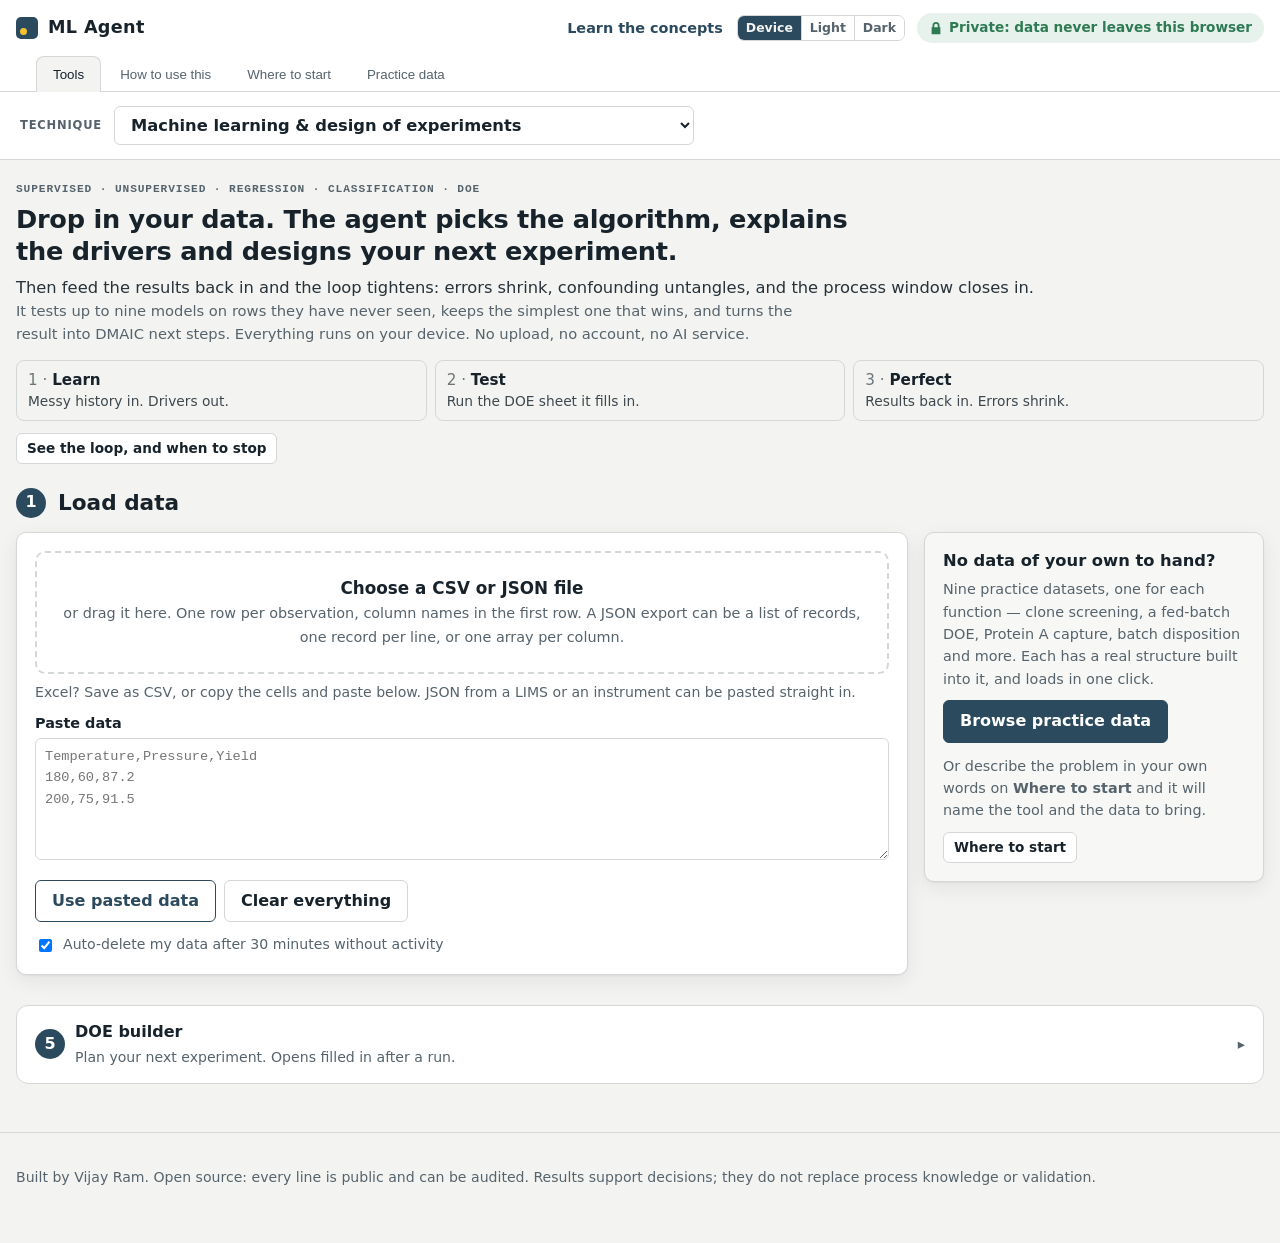
==== commit d7f9c2c7: "Light, dark, or follow the device All three modes already existed in the stylesheet - a prefers-colo" ====
--- a/index.html
+++ b/index.html
@@ -1385,5 +1385,6 @@
 <script src="program-ui.js"></script>
 <script src="campaign-ui.js"></script>
 <script src="seq.js"></script>
+<script src="theme.js"></script>
 </body>
 </html>
--- a/style.css
+++ b/style.css
@@ -26,6 +26,19 @@
   --good: #6cc597; --warn: #e3b061; --bad: #f08a80; --good-bg: #17302a; --warn-bg: #33291a; --bad-bg: #3a1f1d; --info-bg: #1b2a35;
   --s1: #3987e5; --s2: #d95926; --s3: #199e70; --s4: #c98500; --s5: #d55181; --s6: #9085e9;
 }
+
+/* The theme picker. Small, in the header, and the pressed state is the current mode - which
+   is read off the html element rather than remembered, so the brief light override the print
+   path applies cannot leave the control showing the wrong thing. */
+.theme-pick { display: inline-flex; border: 1px solid var(--line); border-radius: 7px; overflow: hidden; }
+.theme-btn {
+  font: inherit; font-size: .78rem; line-height: 1; padding: .34rem .5rem; cursor: pointer;
+  background: var(--surface); color: var(--muted); border: 0; border-left: 1px solid var(--line);
+}
+.theme-btn:first-child { border-left: 0; }
+.theme-btn:hover { color: var(--ink); background: var(--surface-2); }
+.theme-btn.on { background: var(--steel); color: var(--bg); font-weight: 600; }
+.theme-btn:focus-visible { outline: 2px solid var(--accent); outline-offset: -2px; }
 
 * { box-sizing: border-box; }
 html { scroll-behavior: smooth; }
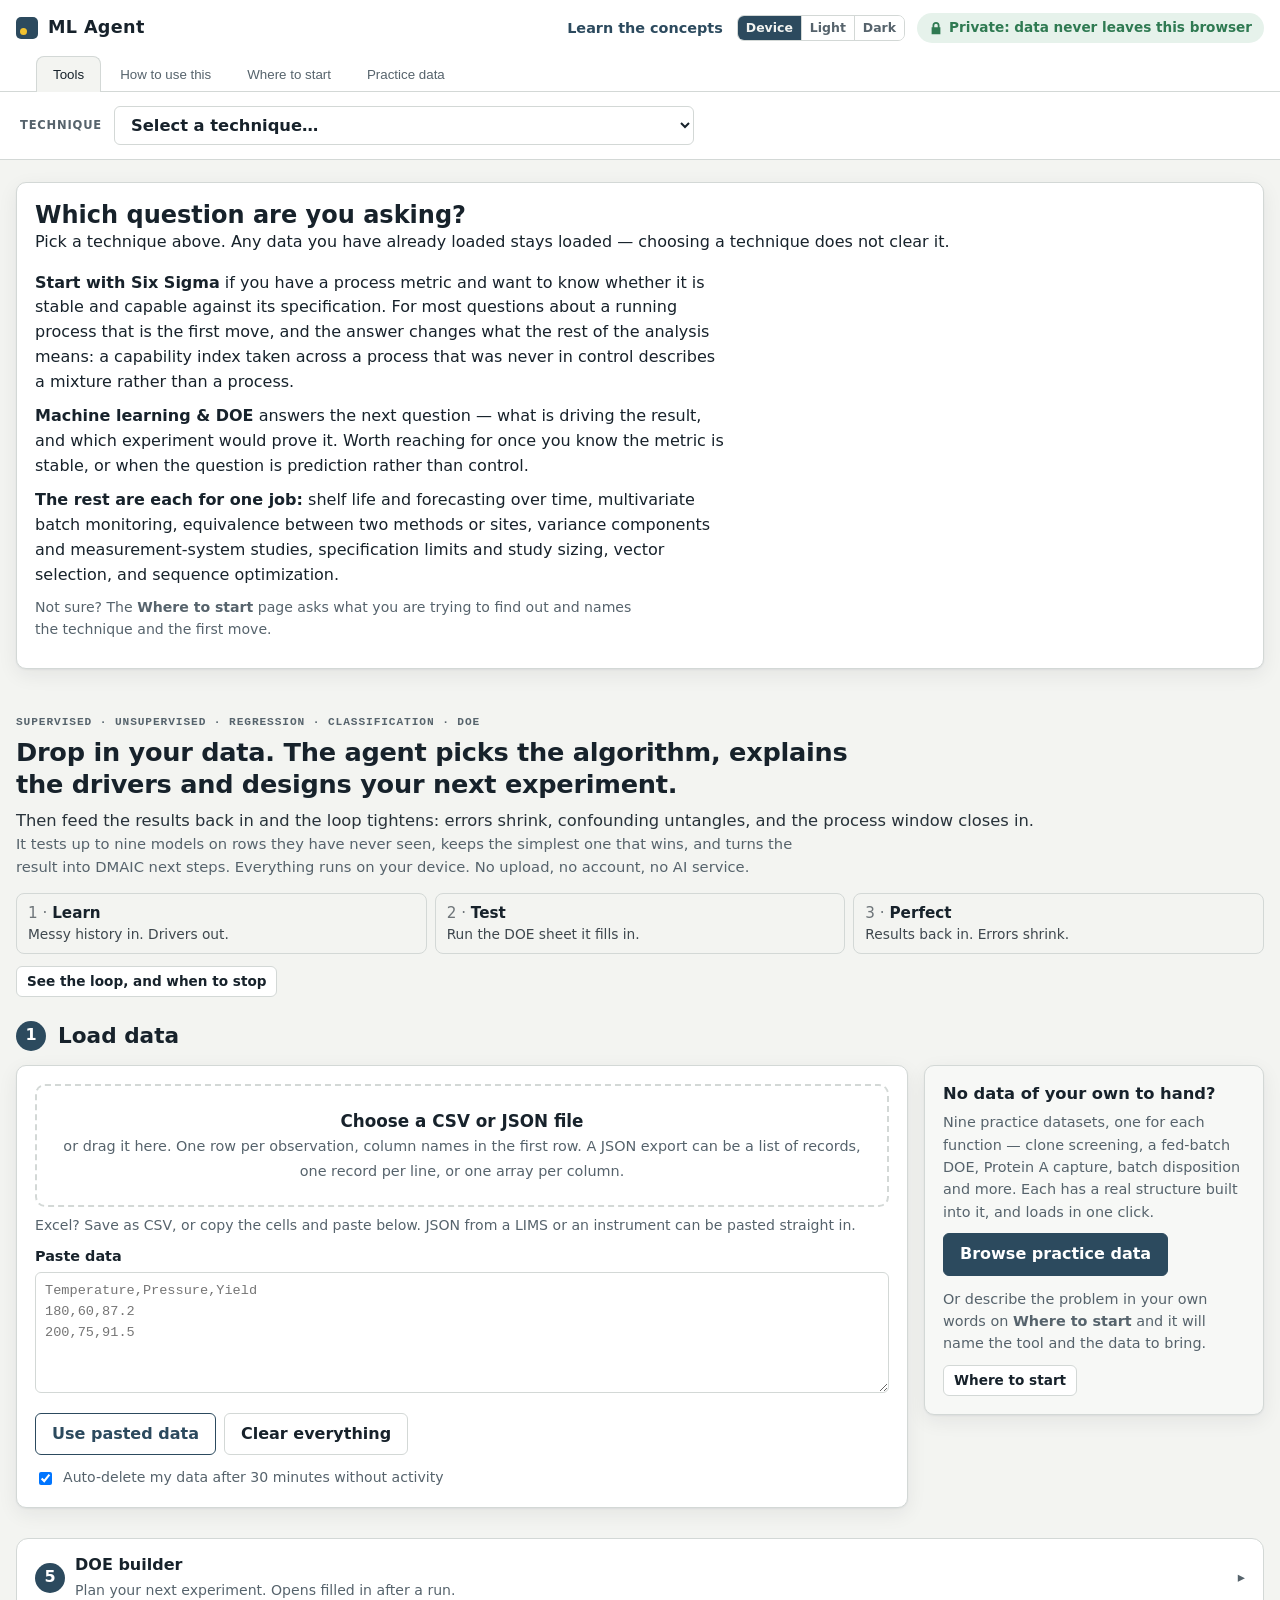
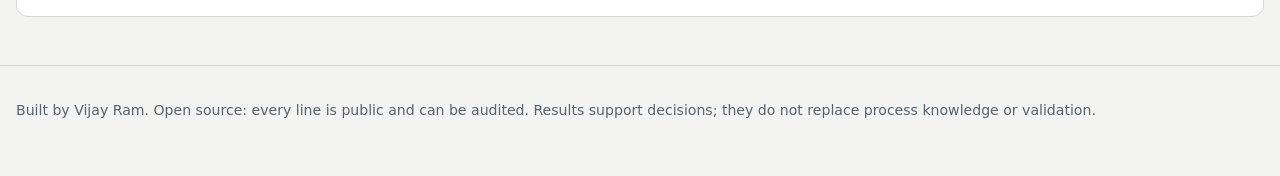
==== commit 1f247dc8: "Six Sigma first, and no technique chosen until somebody chooses The technique list opened on "Machin" ====
--- a/index.html
+++ b/index.html
@@ -43,8 +43,9 @@
     <div class="wrap toolbar-row">
       <label for="tool">Technique</label>
       <select id="tool">
+        <option value="" selected>Select a technique&hellip;</option>
+        <option value="sigma" data-opens="analyze">&#9881; Process capability, control charts &amp; Taguchi (Six Sigma)</option>
         <option value="analyze">Machine learning &amp; design of experiments</option>
-        <option value="sigma" data-opens="analyze">&#9881; Process capability, control charts &amp; Taguchi (Six Sigma)</option>
         <option value="stability">Trends over time: shelf life (ICH Q1E) &amp; forecasting</option>
         <option value="golden">PCA &amp; multivariate SPC (golden batch)</option>
         <option value="equivalence">Equivalence &amp; non-inferiority testing (TOST)</option>
@@ -57,6 +58,21 @@
       <p class="tool-desc" id="tool-desc" aria-live="polite"></p>
     </div>
   </div>
+
+  <!-- Shown until a technique is picked. A bench on screen is a recommendation, and the page
+       should not recommend one before it knows the question. -->
+  <section class="wrap step" id="tool-unchosen">
+    <div class="card">
+      <h2>Which question are you asking?</h2>
+      <p class="summary">Pick a technique above. Any data you have already loaded stays loaded &mdash; choosing a technique does not clear it.</p>
+      <div class="unchosen-grid">
+        <p><b>Start with Six Sigma</b> if you have a process metric and want to know whether it is stable and capable against its specification. For most questions about a running process that is the first move, and the answer changes what the rest of the analysis means: a capability index taken across a process that was never in control describes a mixture rather than a process.</p>
+        <p><b>Machine learning &amp; DOE</b> answers the next question &mdash; what is driving the result, and which experiment would prove it. Worth reaching for once you know the metric is stable, or when the question is prediction rather than control.</p>
+        <p><b>The rest are each for one job:</b> shelf life and forecasting over time, multivariate batch monitoring, equivalence between two methods or sites, variance components and measurement-system studies, specification limits and study sizing, vector selection, and sequence optimization.</p>
+        <p class="hint">Not sure? The <b>Where to start</b> page asks what you are trying to find out and names the technique and the first move.</p>
+      </div>
+    </div>
+  </section>
 
 
   <div class="tabpanel" id="tab-analyze" role="tabpanel" aria-labelledby="tab-btn-analyze">
--- a/style.css
+++ b/style.css
@@ -30,6 +30,9 @@
 /* The theme picker. Small, in the header, and the pressed state is the current mode - which
    is read off the html element rather than remembered, so the brief light override the print
    path applies cannot leave the control showing the wrong thing. */
+/* The pick-a-technique prompt: readable column, not a wall. */
+.unchosen-grid p { max-width: 68ch; margin: .6rem 0; }
+
 .theme-pick { display: inline-flex; border: 1px solid var(--line); border-radius: 7px; overflow: hidden; }
 .theme-btn {
   font: inherit; font-size: .78rem; line-height: 1; padding: .34rem .5rem; cursor: pointer;
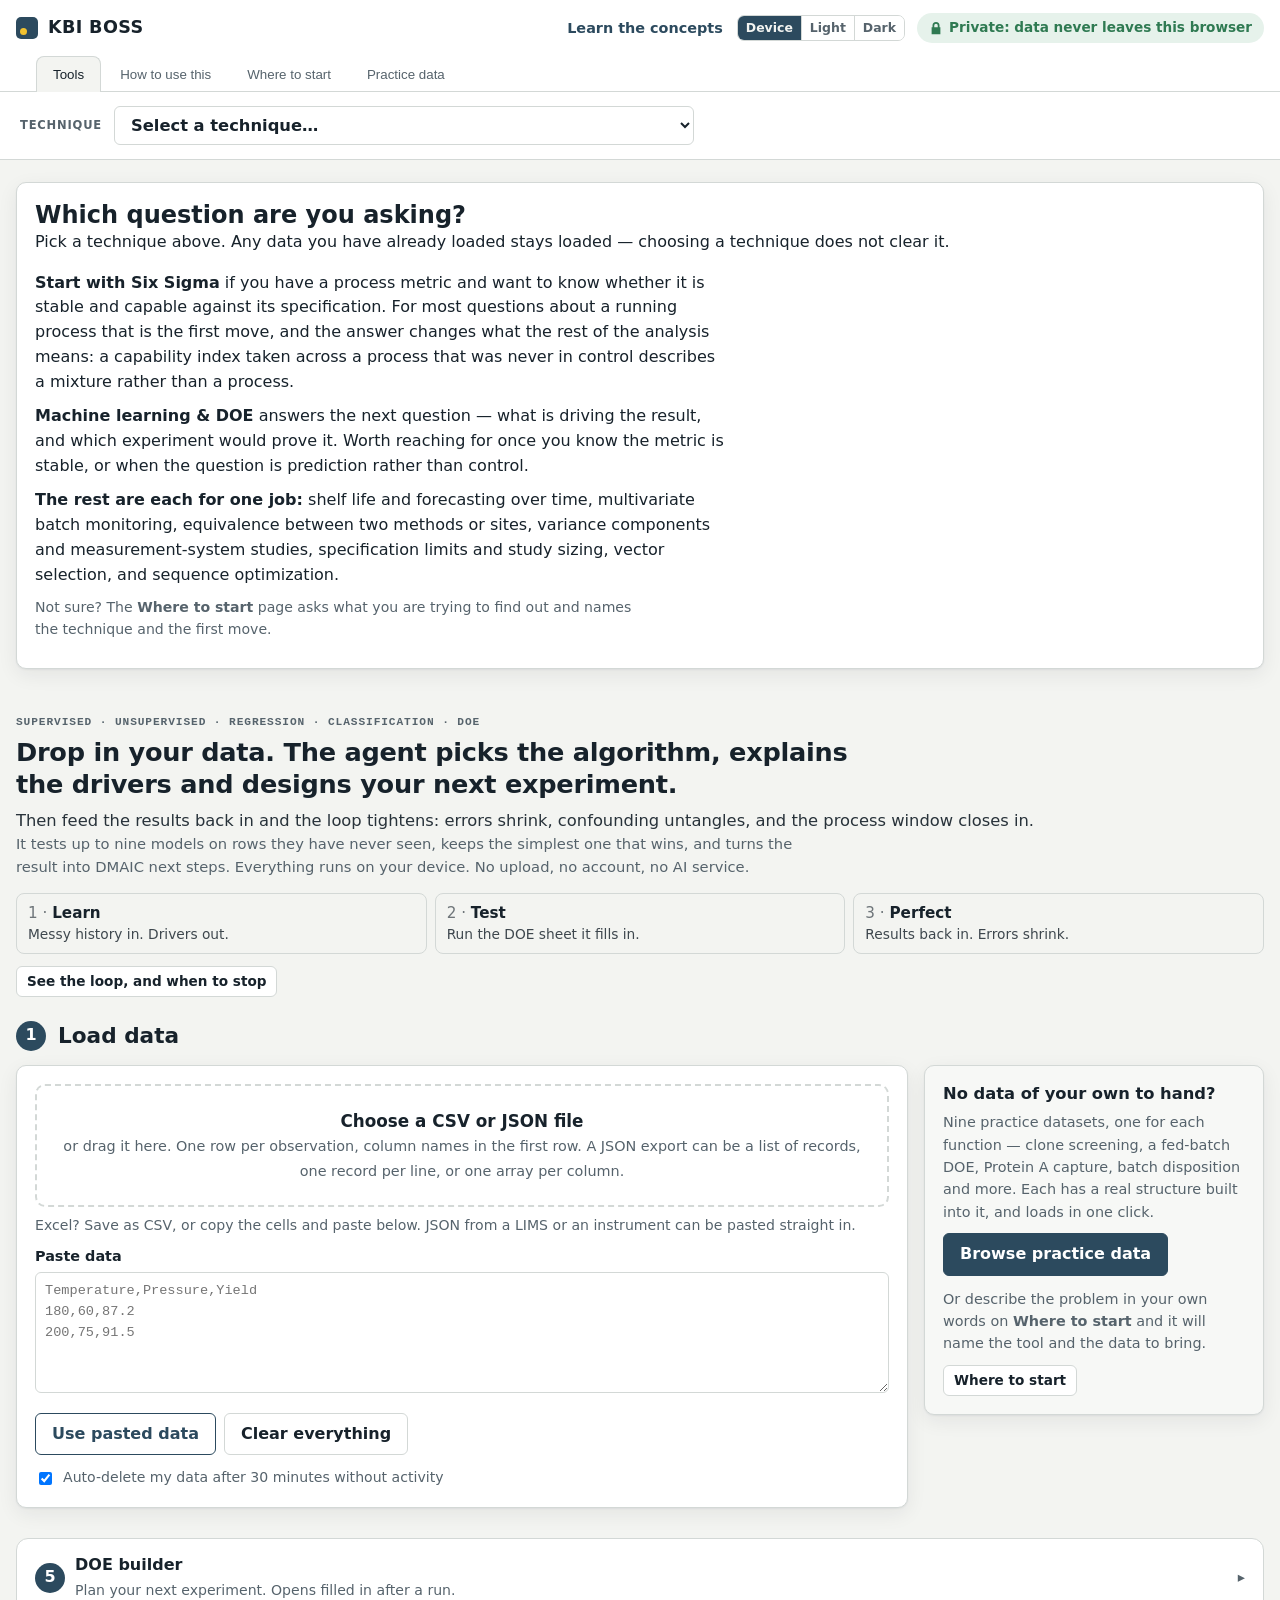
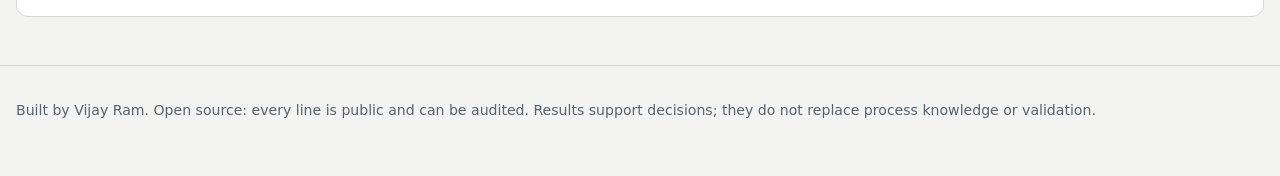
==== commit 8297eec6: "Rebrand to KBI BOSS KBI Biopharma Optimization Statistics Suite. Short name KBI BOSS, which the comp" ====
--- a/index.html
+++ b/index.html
@@ -11,7 +11,7 @@
 <meta http-equiv="Content-Security-Policy" content="default-src 'none'; script-src 'self'; style-src 'self'; img-src data: blob:; font-src 'none'; connect-src 'none'; media-src 'none'; object-src 'none'; frame-src 'none'; worker-src 'self'; manifest-src 'none'; form-action 'none'; base-uri 'none'">
 <meta name="referrer" content="no-referrer">
 <meta name="description" content="A private, in-browser machine learning agent: drop in data and it picks the best algorithm, explains the drivers and designs your next experiment (DOE).">
-<title>ML Agent</title>
+<title>KBI BOSS</title>
 <link rel="icon" href="data:image/svg+xml,%3Csvg xmlns='http://www.w3.org/2000/svg' viewBox='0 0 32 32'%3E%3Crect width='32' height='32' rx='6' fill='%232c4a5e'/%3E%3Ccircle cx='9' cy='22' r='3' fill='%23f2c230'/%3E%3Ccircle cx='16' cy='14' r='3' fill='%23fff'/%3E%3Ccircle cx='23' cy='9' r='3' fill='%23fff'/%3E%3C/svg%3E">
 <link rel="stylesheet" href="style.css">
 </head>
@@ -19,7 +19,7 @@
 <a class="skip" href="#main">Skip to content</a>
 <header class="top">
   <div class="wrap top-row">
-    <a class="brand" href="./"><span class="logo" aria-hidden="true"></span>ML Agent</a>
+    <a class="brand" href="./"><span class="logo" aria-hidden="true"></span>KBI BOSS</a>
     <nav class="top-nav">
       <a href="learn.html" target="_blank" rel="noopener noreferrer">Learn the concepts</a>
       <button class="btn danger small" id="delete-top" type="button" hidden>Delete my data</button>
--- a/style.css
+++ b/style.css
@@ -1,4 +1,4 @@
-/* ML Agent. System fonts only (no web-font requests), so nothing loads from other servers. */
+/* KBI BOSS. System fonts only (no web-font requests), so nothing loads from other servers. */
 :root {
   color-scheme: light;
   --bg: #f3f4f1; --surface: #ffffff; --surface-2: #f7f8f6; --ink: #17222b; --muted: #56636c; --line: #d3d8d6; --grid: #e6e9e7;
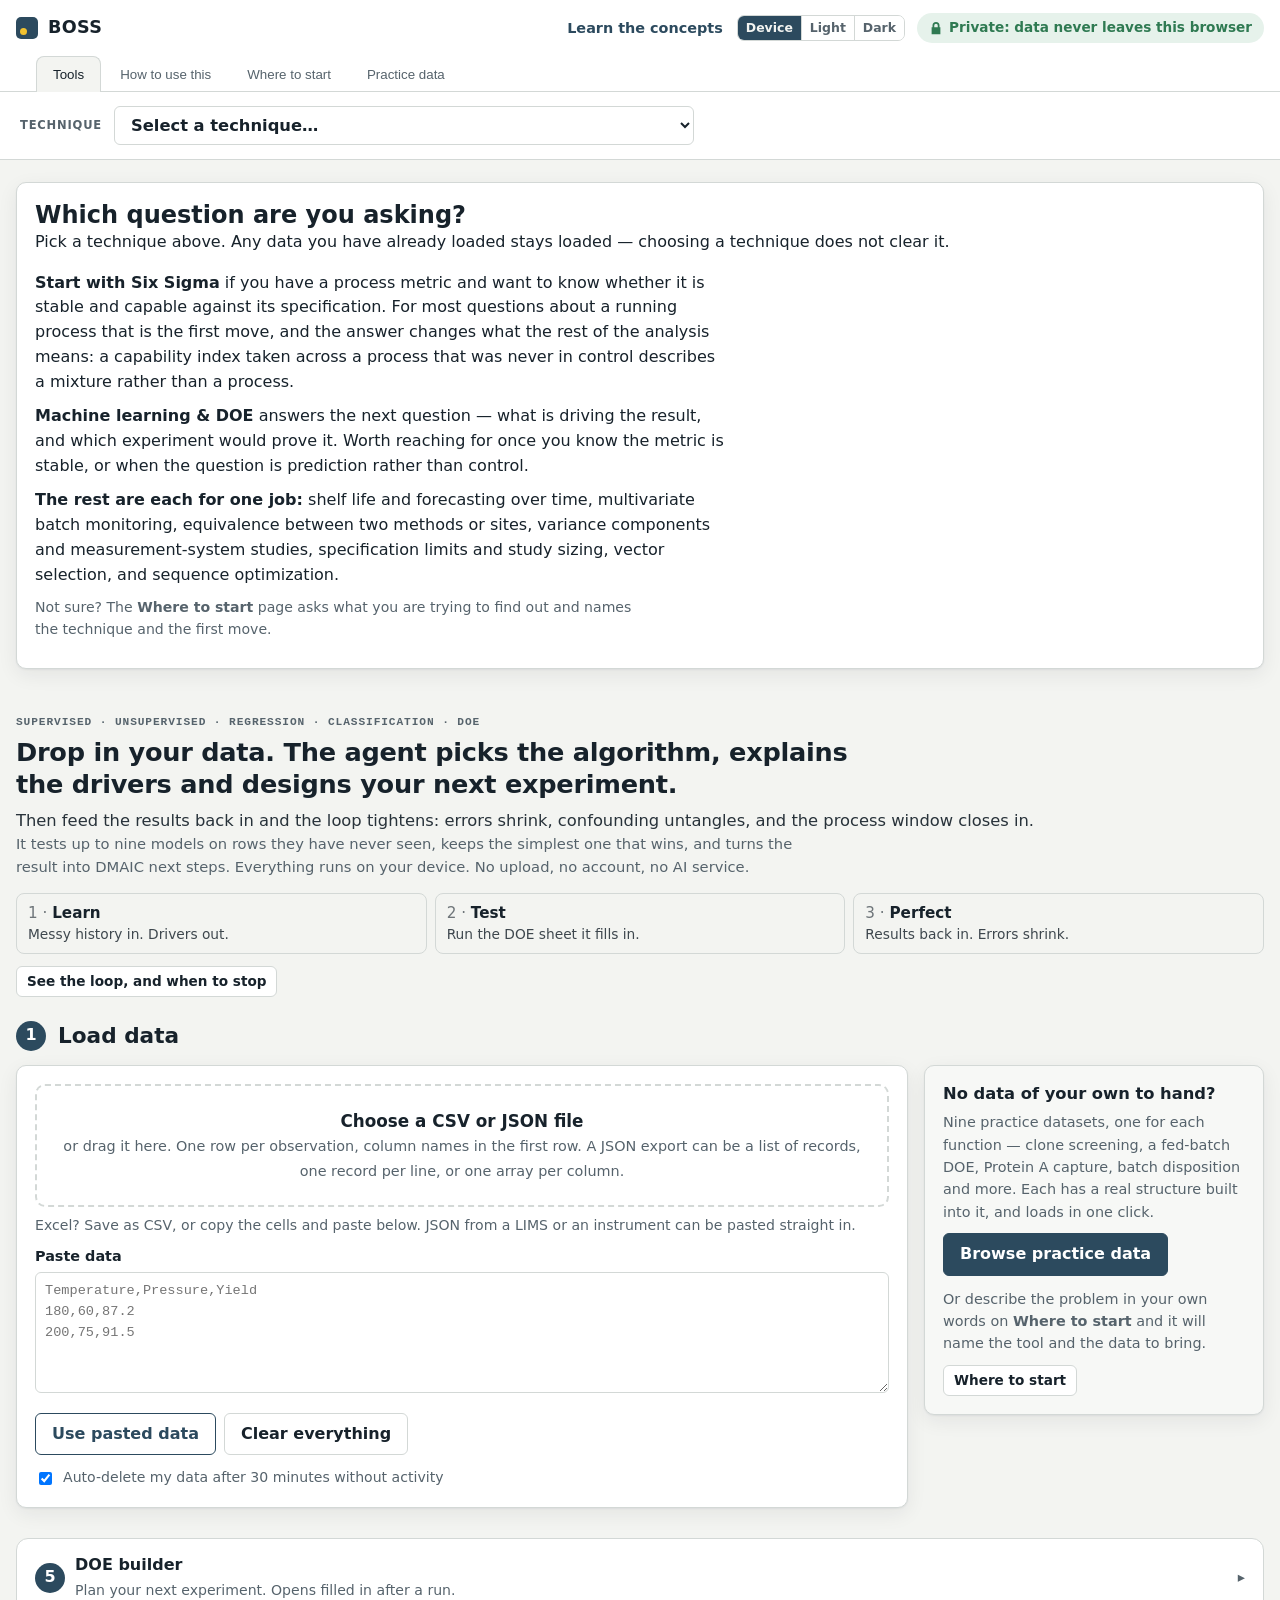
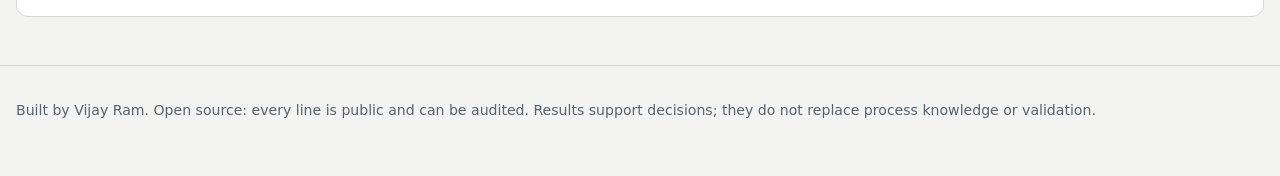
==== commit 3d3aa852: "Shorten the name to BOSS Biopharma Optimization Statistics Suite. The KBI prefix is dropped: inside " ====
--- a/index.html
+++ b/index.html
@@ -11,7 +11,7 @@
 <meta http-equiv="Content-Security-Policy" content="default-src 'none'; script-src 'self'; style-src 'self'; img-src data: blob:; font-src 'none'; connect-src 'none'; media-src 'none'; object-src 'none'; frame-src 'none'; worker-src 'self'; manifest-src 'none'; form-action 'none'; base-uri 'none'">
 <meta name="referrer" content="no-referrer">
 <meta name="description" content="A private, in-browser machine learning agent: drop in data and it picks the best algorithm, explains the drivers and designs your next experiment (DOE).">
-<title>KBI BOSS</title>
+<title>BOSS</title>
 <link rel="icon" href="data:image/svg+xml,%3Csvg xmlns='http://www.w3.org/2000/svg' viewBox='0 0 32 32'%3E%3Crect width='32' height='32' rx='6' fill='%232c4a5e'/%3E%3Ccircle cx='9' cy='22' r='3' fill='%23f2c230'/%3E%3Ccircle cx='16' cy='14' r='3' fill='%23fff'/%3E%3Ccircle cx='23' cy='9' r='3' fill='%23fff'/%3E%3C/svg%3E">
 <link rel="stylesheet" href="style.css">
 </head>
@@ -19,7 +19,7 @@
 <a class="skip" href="#main">Skip to content</a>
 <header class="top">
   <div class="wrap top-row">
-    <a class="brand" href="./"><span class="logo" aria-hidden="true"></span>KBI BOSS</a>
+    <a class="brand" href="./"><span class="logo" aria-hidden="true"></span>BOSS</a>
     <nav class="top-nav">
       <a href="learn.html" target="_blank" rel="noopener noreferrer">Learn the concepts</a>
       <button class="btn danger small" id="delete-top" type="button" hidden>Delete my data</button>
--- a/style.css
+++ b/style.css
@@ -1,4 +1,4 @@
-/* KBI BOSS. System fonts only (no web-font requests), so nothing loads from other servers. */
+/* BOSS. System fonts only (no web-font requests), so nothing loads from other servers. */
 :root {
   color-scheme: light;
   --bg: #f3f4f1; --surface: #ffffff; --surface-2: #f7f8f6; --ink: #17222b; --muted: #56636c; --line: #d3d8d6; --grid: #e6e9e7;
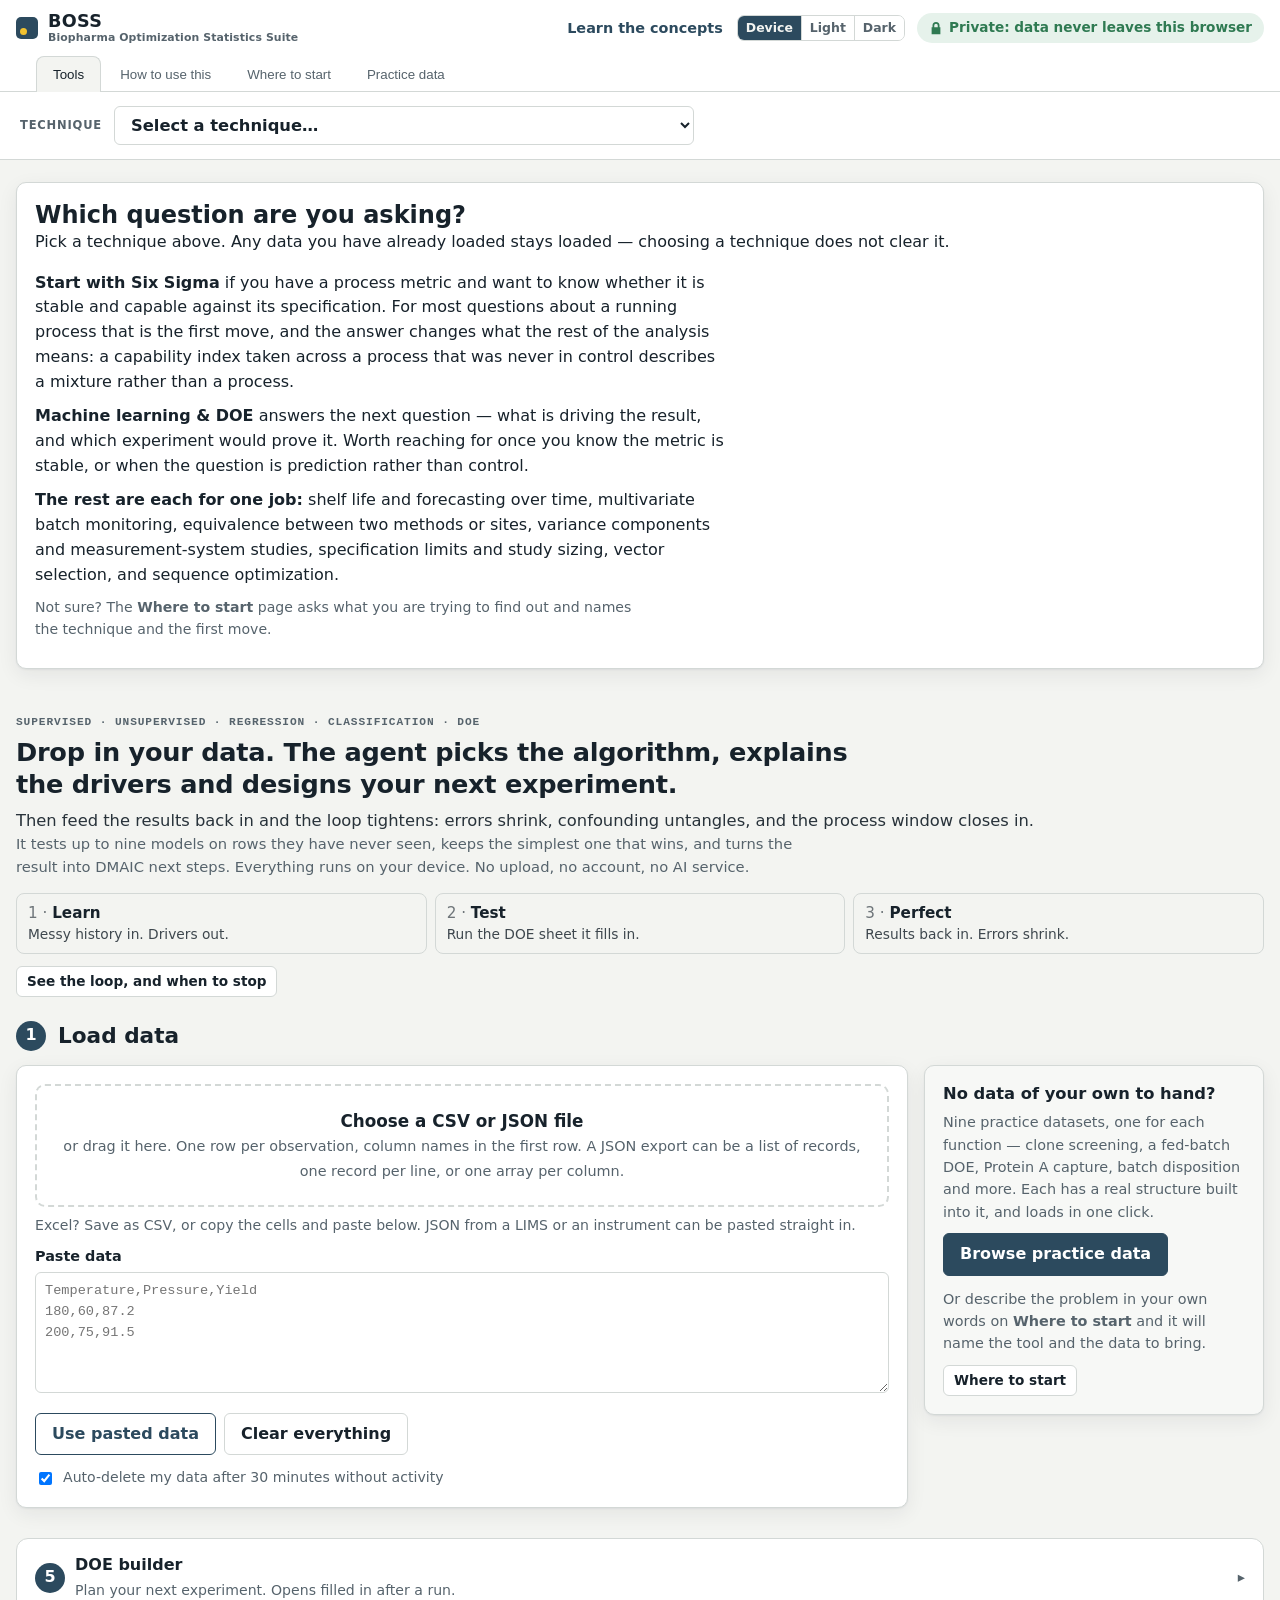
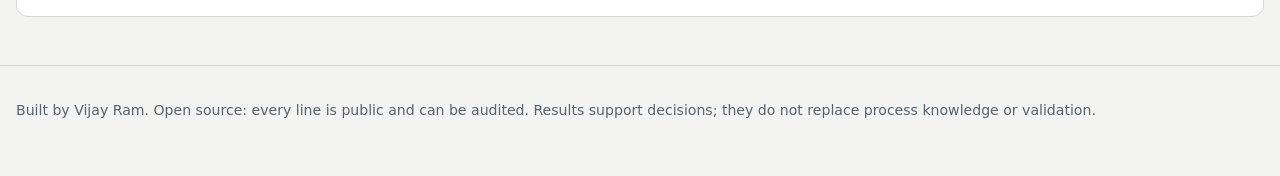
==== commit b0e49a3e: "Put the full name in the header, under the short one BOSS is what people will say; "Biopharma Optimi" ====
--- a/index.html
+++ b/index.html
@@ -19,7 +19,7 @@
 <a class="skip" href="#main">Skip to content</a>
 <header class="top">
   <div class="wrap top-row">
-    <a class="brand" href="./"><span class="logo" aria-hidden="true"></span>BOSS</a>
+    <a class="brand" href="./"><span class="logo" aria-hidden="true"></span><span class="brand-text">BOSS<small class="brand-sub">Biopharma Optimization Statistics Suite</small></span></a>
     <nav class="top-nav">
       <a href="learn.html" target="_blank" rel="noopener noreferrer">Learn the concepts</a>
       <button class="btn danger small" id="delete-top" type="button" hidden>Delete my data</button>
--- a/style.css
+++ b/style.css
@@ -73,6 +73,13 @@
 .page-intro h2 { margin: 0 0 6px; font-size: 1.35rem; }
 .page-intro .lede { margin: 0; max-width: 72ch; }
 .brand { display: flex; align-items: center; gap: 10px; font-weight: 800; font-size: 1.1rem; color: var(--ink); text-decoration: none; letter-spacing: .02em; }
+/* The short name over the full one. Stacked rather than side by side so the header keeps one
+   line on a laptop, and the subtitle shrinks rather than disappearing on a phone - a name
+   somebody asked to see should not be the thing that vanishes first. */
+.brand-text { display: flex; flex-direction: column; line-height: 1.15; }
+.brand-sub { font-size: .68rem; font-weight: 600; color: var(--muted); letter-spacing: .01em; margin-top: 1px; }
+@media (max-width: 560px) { .brand-sub { font-size: .6rem; } }
+
 .logo { width: 22px; height: 22px; border-radius: 5px; background: var(--steel); position: relative; }
 .logo::after { content: ""; position: absolute; left: 4px; bottom: 4px; width: 7px; height: 7px; border-radius: 50%; background: var(--accent); }
 .lock { display: inline-flex; align-items: center; gap: 6px; font-size: .85rem; font-weight: 600; color: var(--good); background: var(--good-bg); border-radius: 999px; padding: 4px 12px; text-decoration: none; }
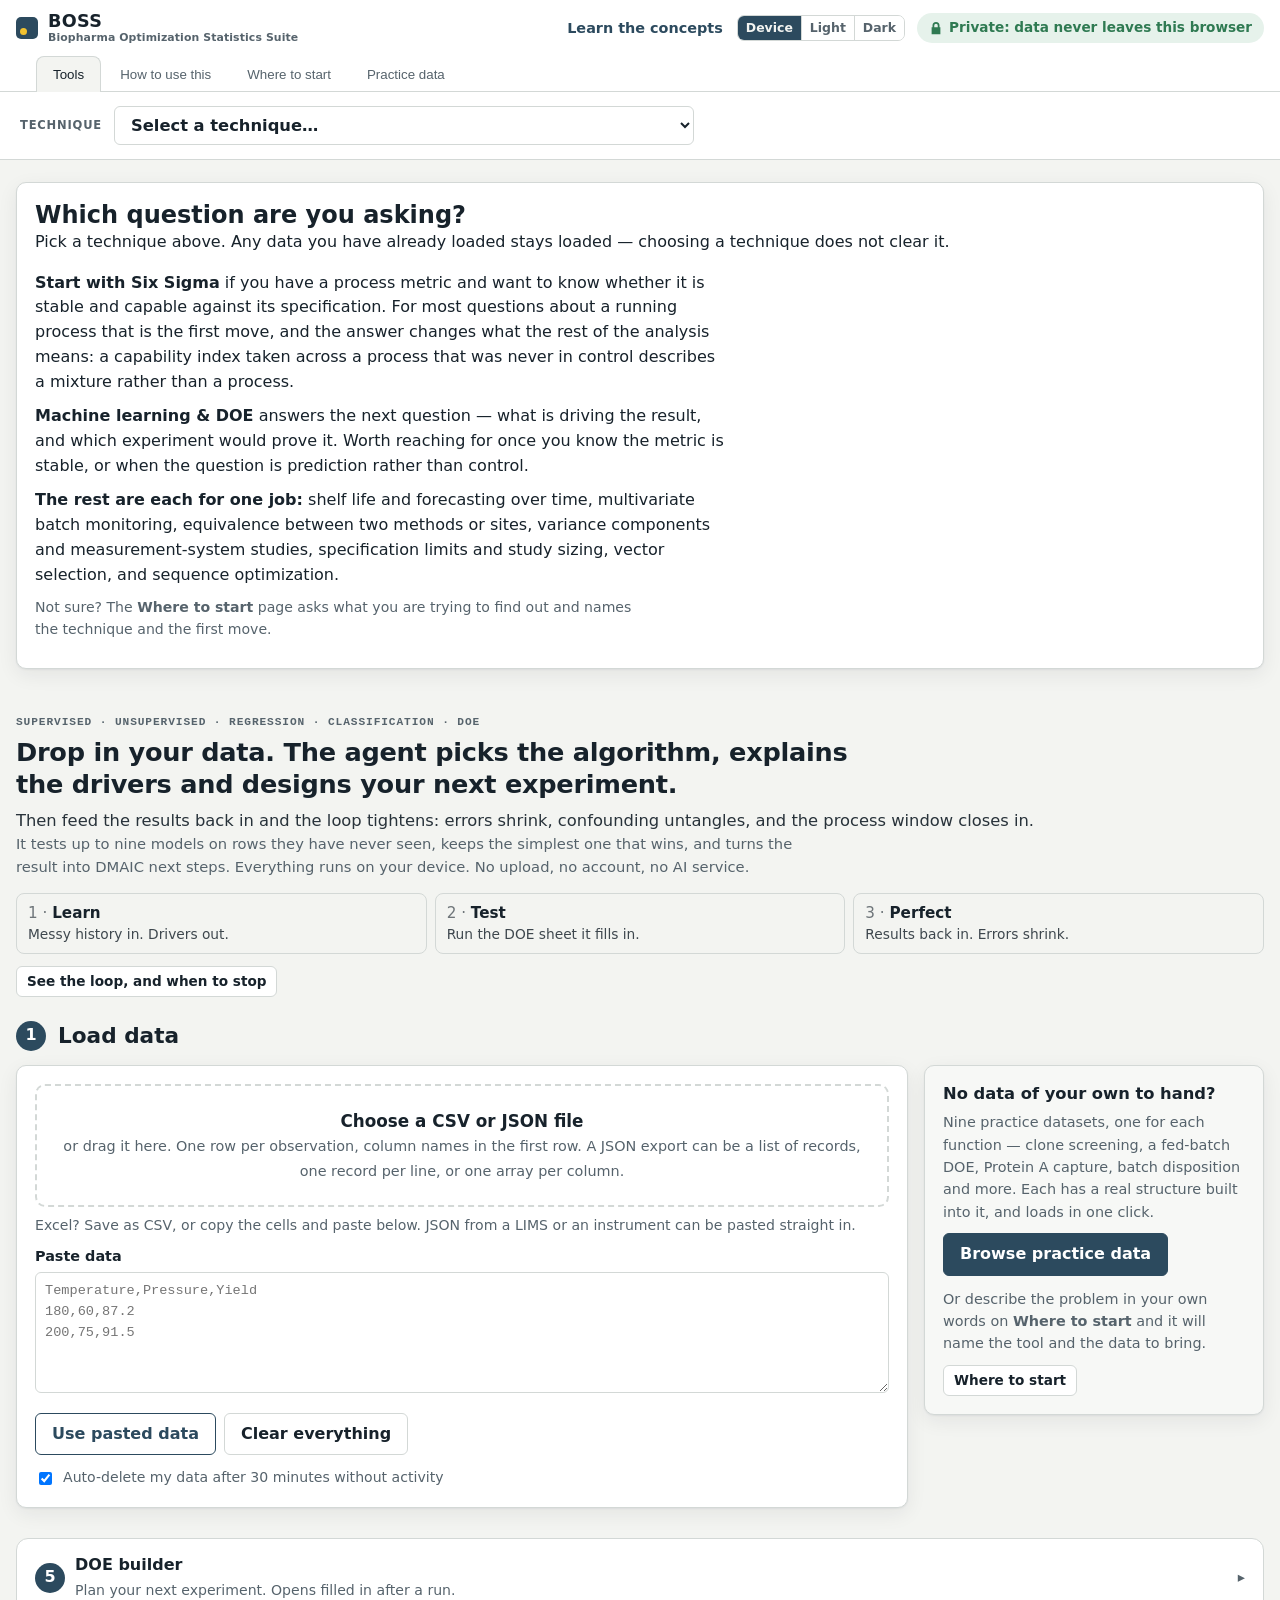
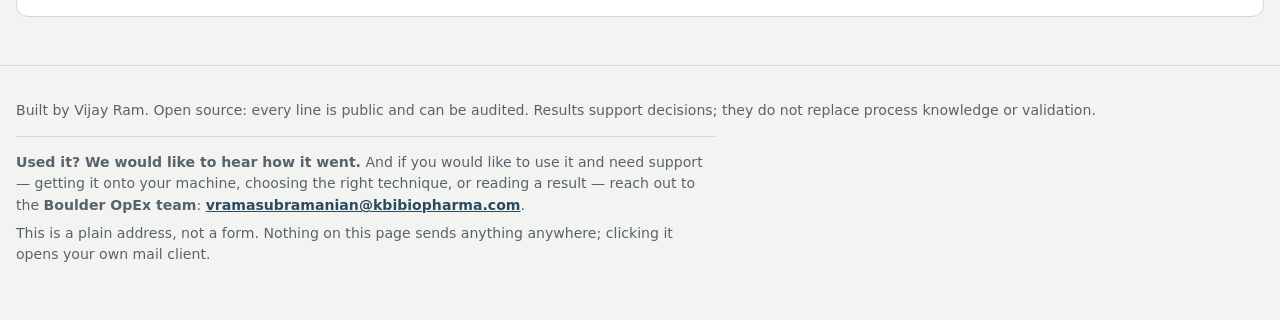
==== commit 37f0d8c8: "A feedback and support line in the footer On both pages: used it, tell us how it went; want to use i" ====
--- a/index.html
+++ b/index.html
@@ -1352,6 +1352,7 @@
 <footer class="foot">
   <div class="wrap">
     <p>Built by Vijay Ram. Open source: every line is public and can be audited. Results support decisions; they do not replace process knowledge or validation.</p>
+    <p class="foot-contact"><b>Used it? We would like to hear how it went.</b> And if you would like to use it and need support — getting it onto your machine, choosing the right technique, or reading a result — reach out to the <b>Boulder OpEx team</b>: <a href="mailto:vramasubramanian@kbibiopharma.com">vramasubramanian@kbibiopharma.com</a>. <span class="hint">This is a plain address, not a form. Nothing on this page sends anything anywhere; clicking it opens your own mail client.</span></p>
   </div>
 </footer>
 
--- a/style.css
+++ b/style.css
@@ -76,6 +76,13 @@
 /* The short name over the full one. Stacked rather than side by side so the header keeps one
    line on a laptop, and the subtitle shrinks rather than disappearing on a phone - a name
    somebody asked to see should not be the thing that vanishes first. */
+/* The contact line in the footer. The one address in the product, and the one link in
+   index.html that goes anywhere - it opens the reader's mail client and loads nothing, which
+   the line says rather than leaving somebody to wonder. */
+.foot-contact { margin-top: .9rem; padding-top: .9rem; border-top: 1px solid var(--line); max-width: 78ch; }
+.foot-contact a { color: var(--steel); font-weight: 600; }
+.foot-contact .hint { display: block; margin-top: .35rem; }
+
 .brand-text { display: flex; flex-direction: column; line-height: 1.15; }
 .brand-sub { font-size: .68rem; font-weight: 600; color: var(--muted); letter-spacing: .01em; margin-top: 1px; }
 @media (max-width: 560px) { .brand-sub { font-size: .6rem; } }
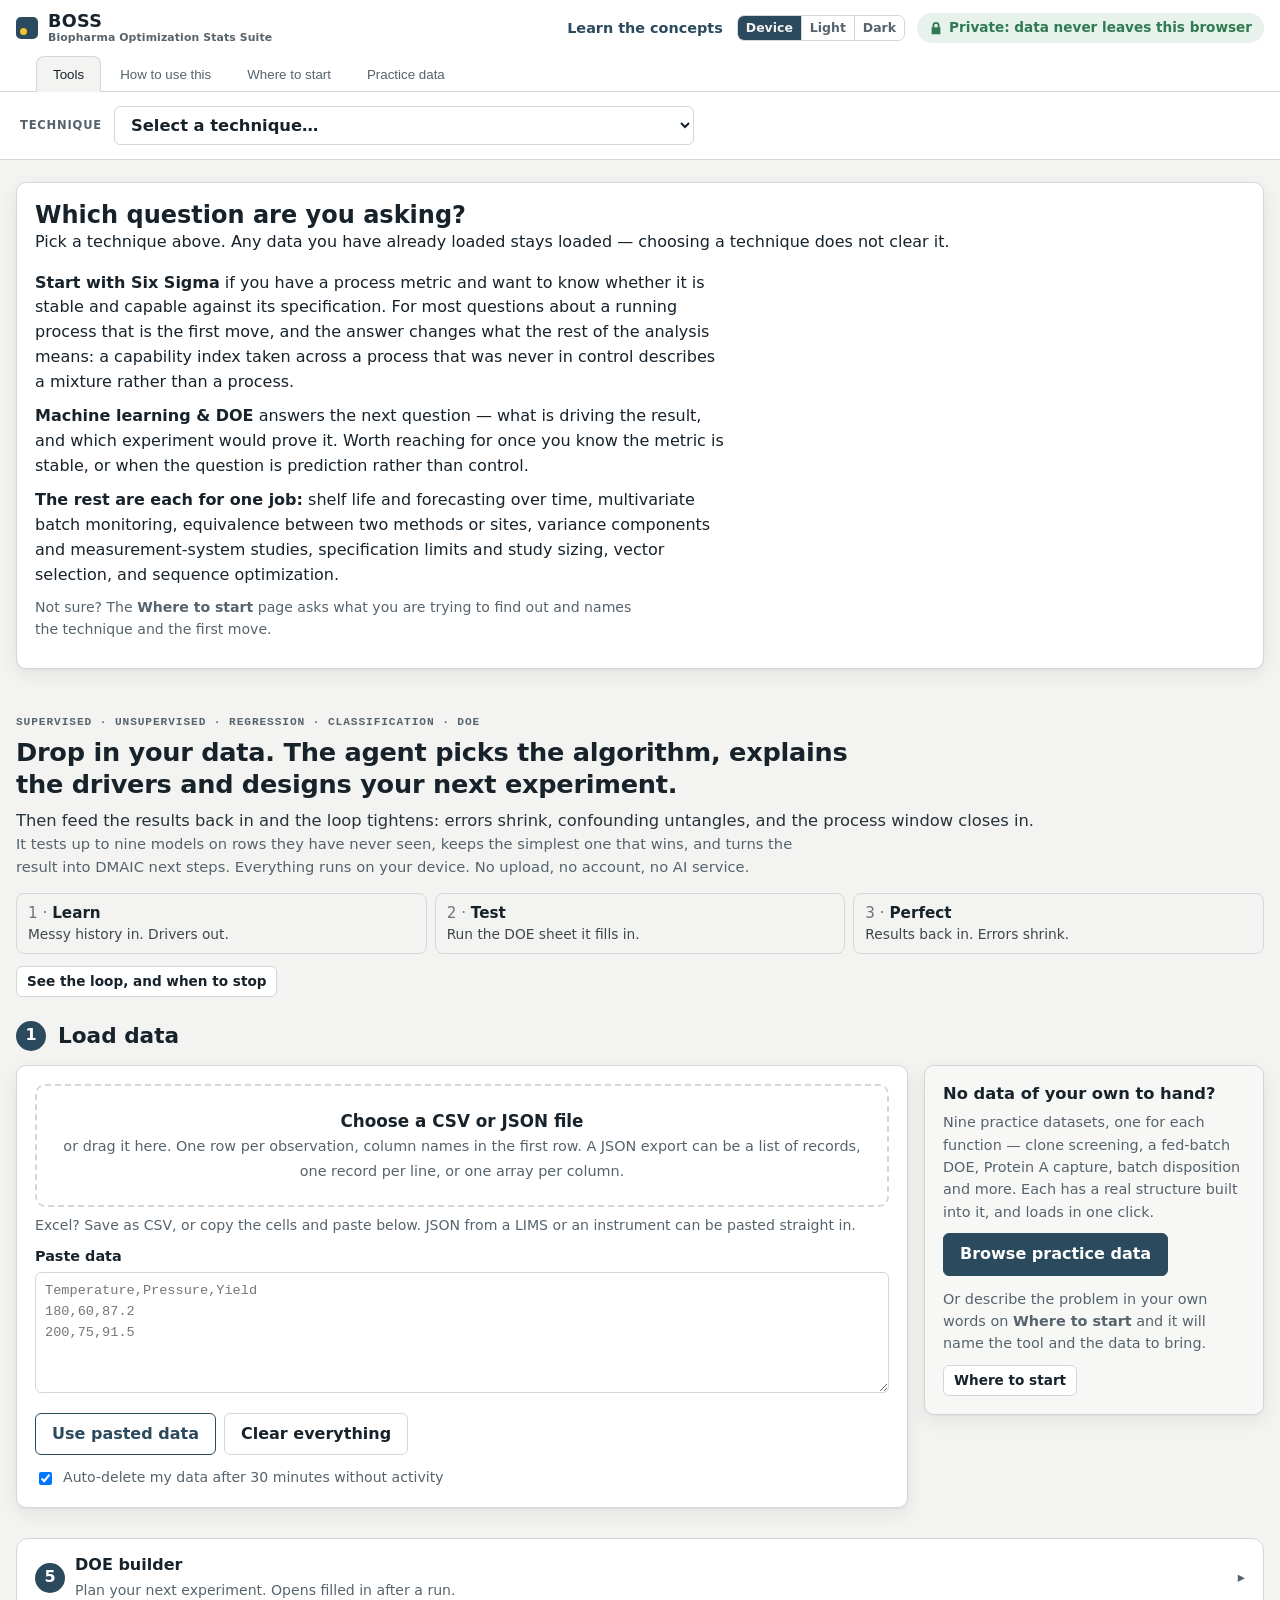
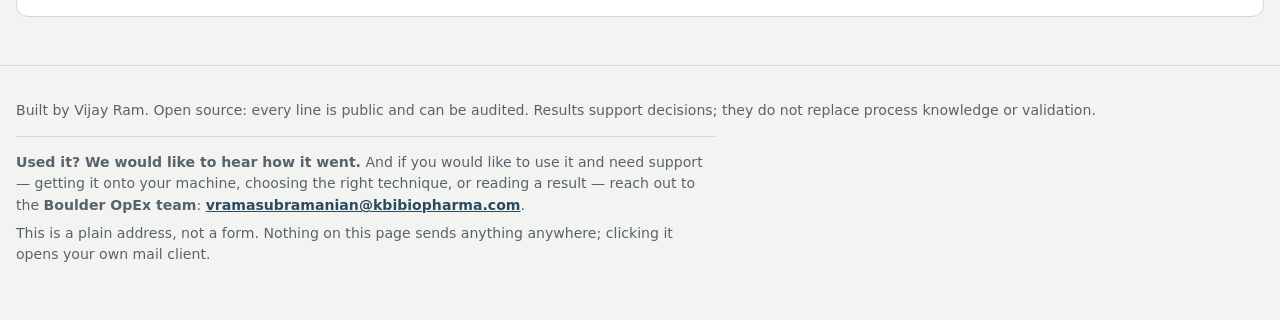
==== commit 4a4f2575: "Stats, not Statistics Biopharma Optimization Stats Suite. Shorter, reads better under the short name" ====
--- a/index.html
+++ b/index.html
@@ -19,7 +19,7 @@
 <a class="skip" href="#main">Skip to content</a>
 <header class="top">
   <div class="wrap top-row">
-    <a class="brand" href="./"><span class="logo" aria-hidden="true"></span><span class="brand-text">BOSS<small class="brand-sub">Biopharma Optimization Statistics Suite</small></span></a>
+    <a class="brand" href="./"><span class="logo" aria-hidden="true"></span><span class="brand-text">BOSS<small class="brand-sub">Biopharma Optimization Stats Suite</small></span></a>
     <nav class="top-nav">
       <a href="learn.html" target="_blank" rel="noopener noreferrer">Learn the concepts</a>
       <button class="btn danger small" id="delete-top" type="button" hidden>Delete my data</button>
